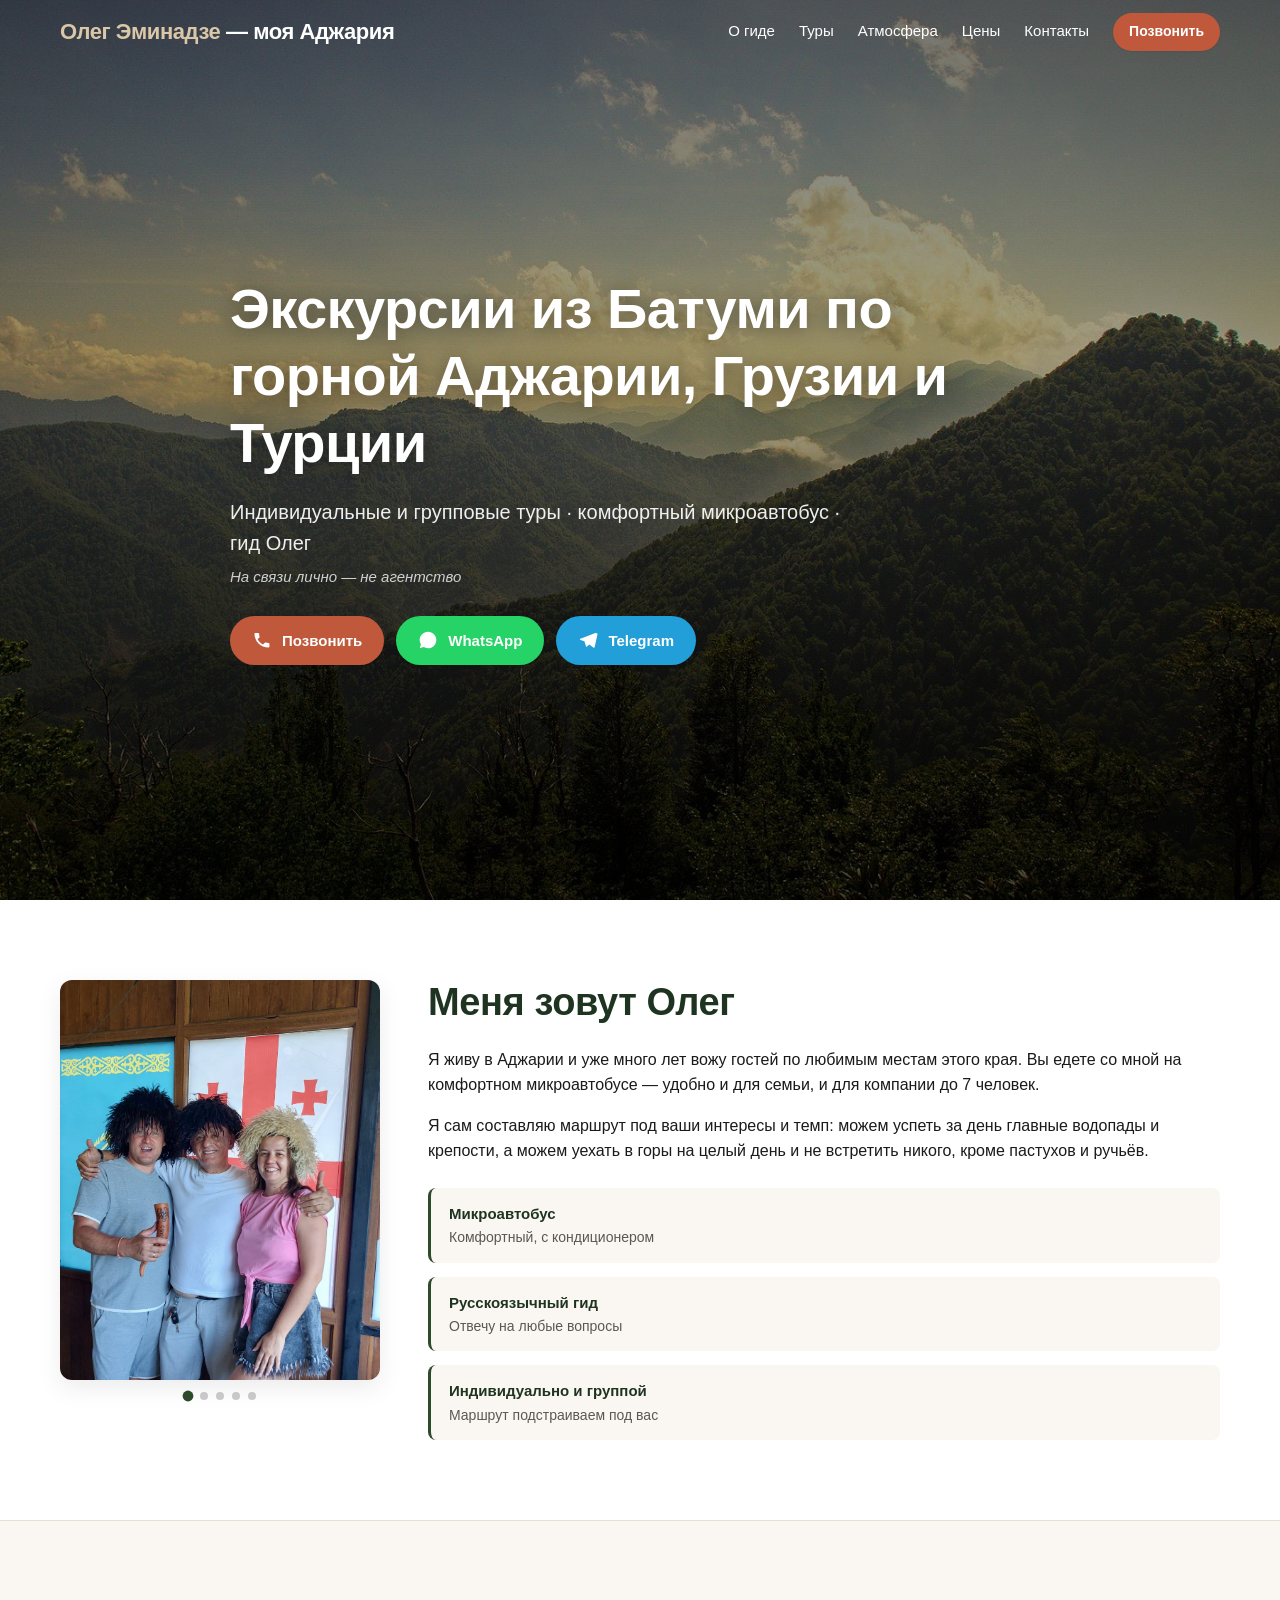
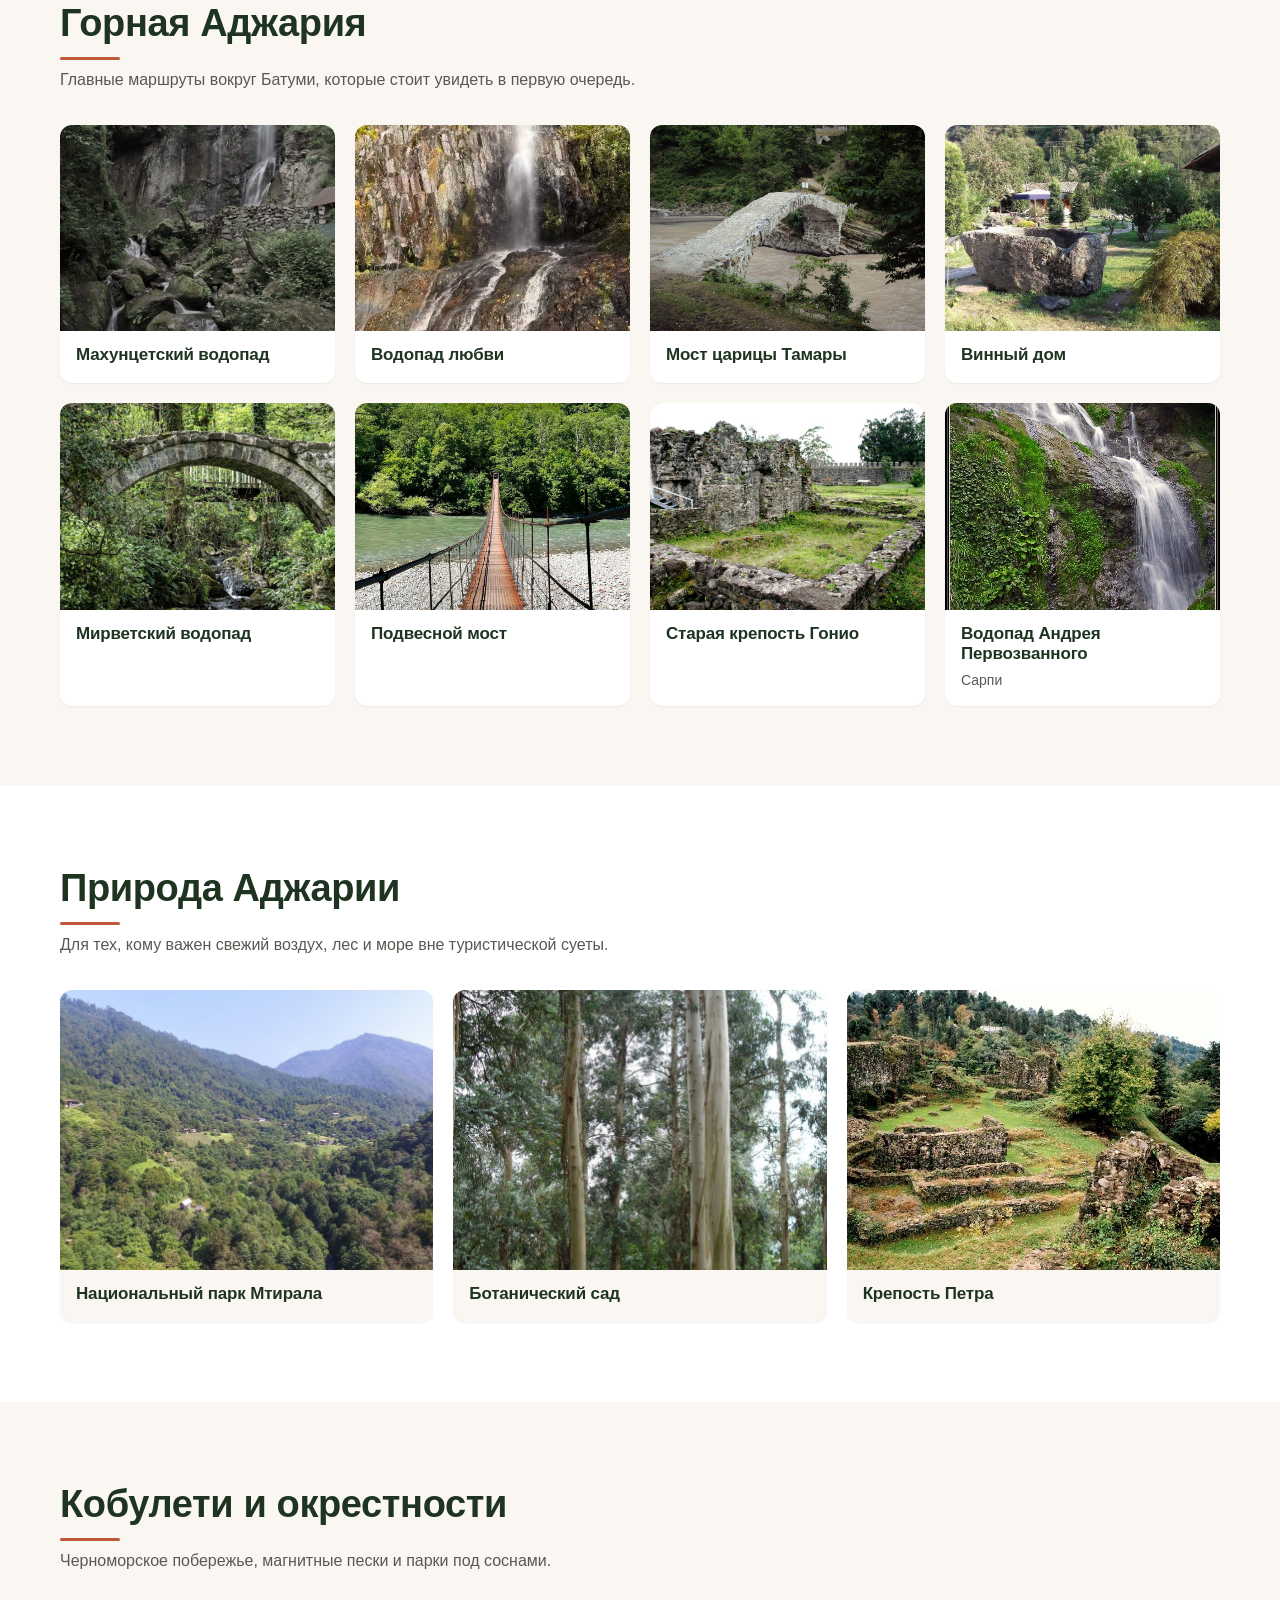
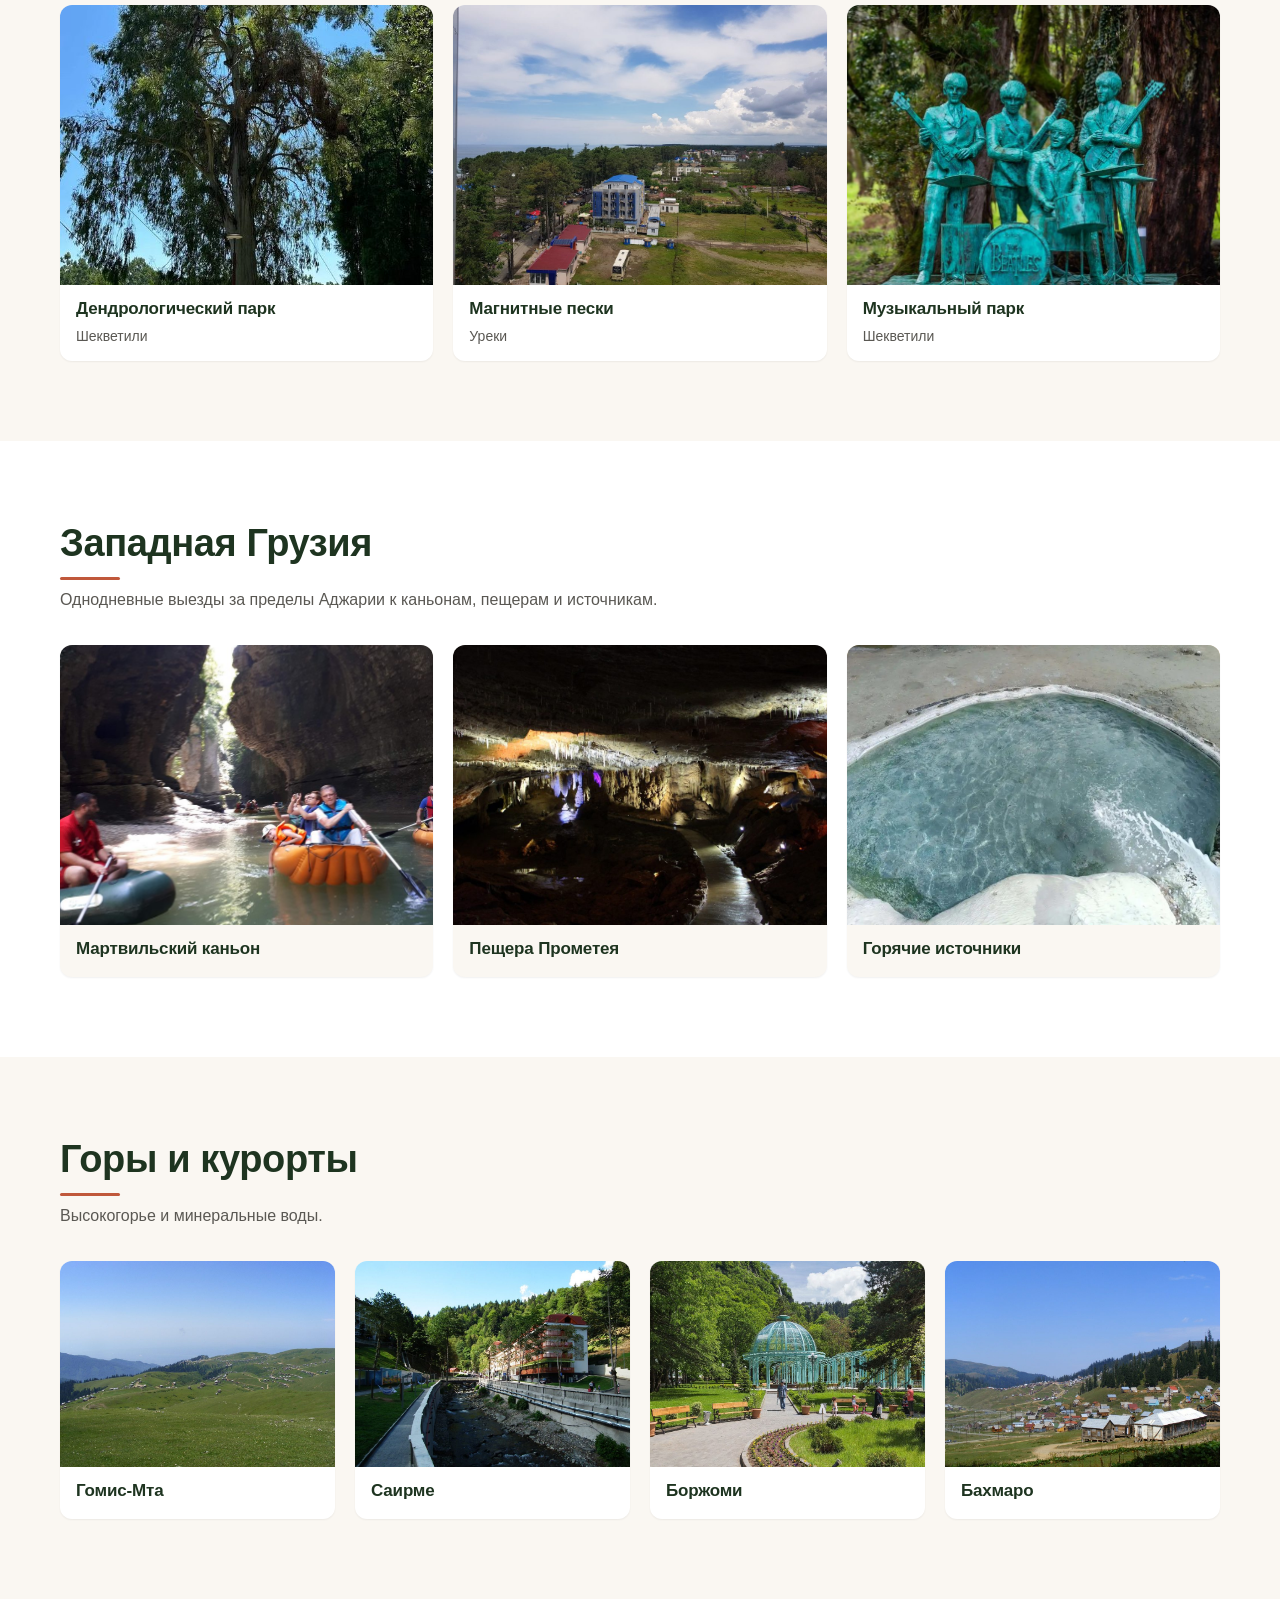
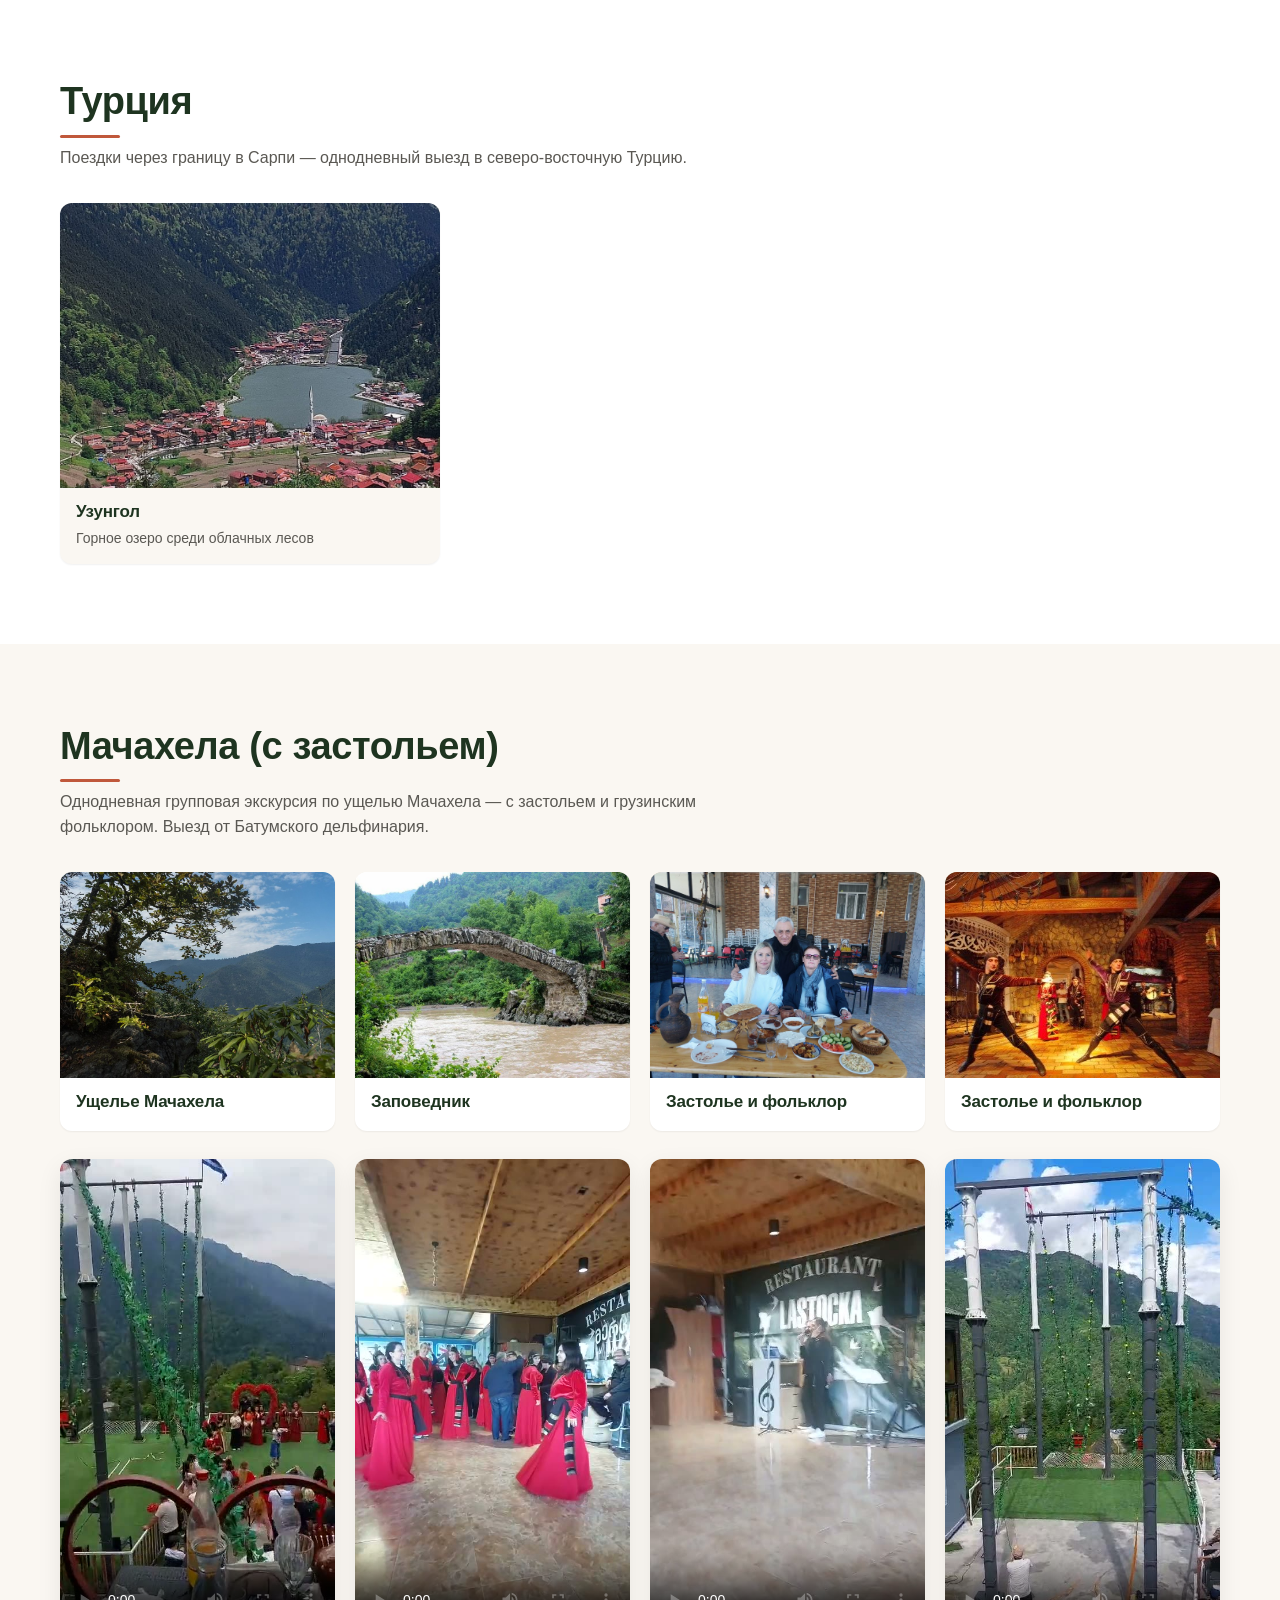
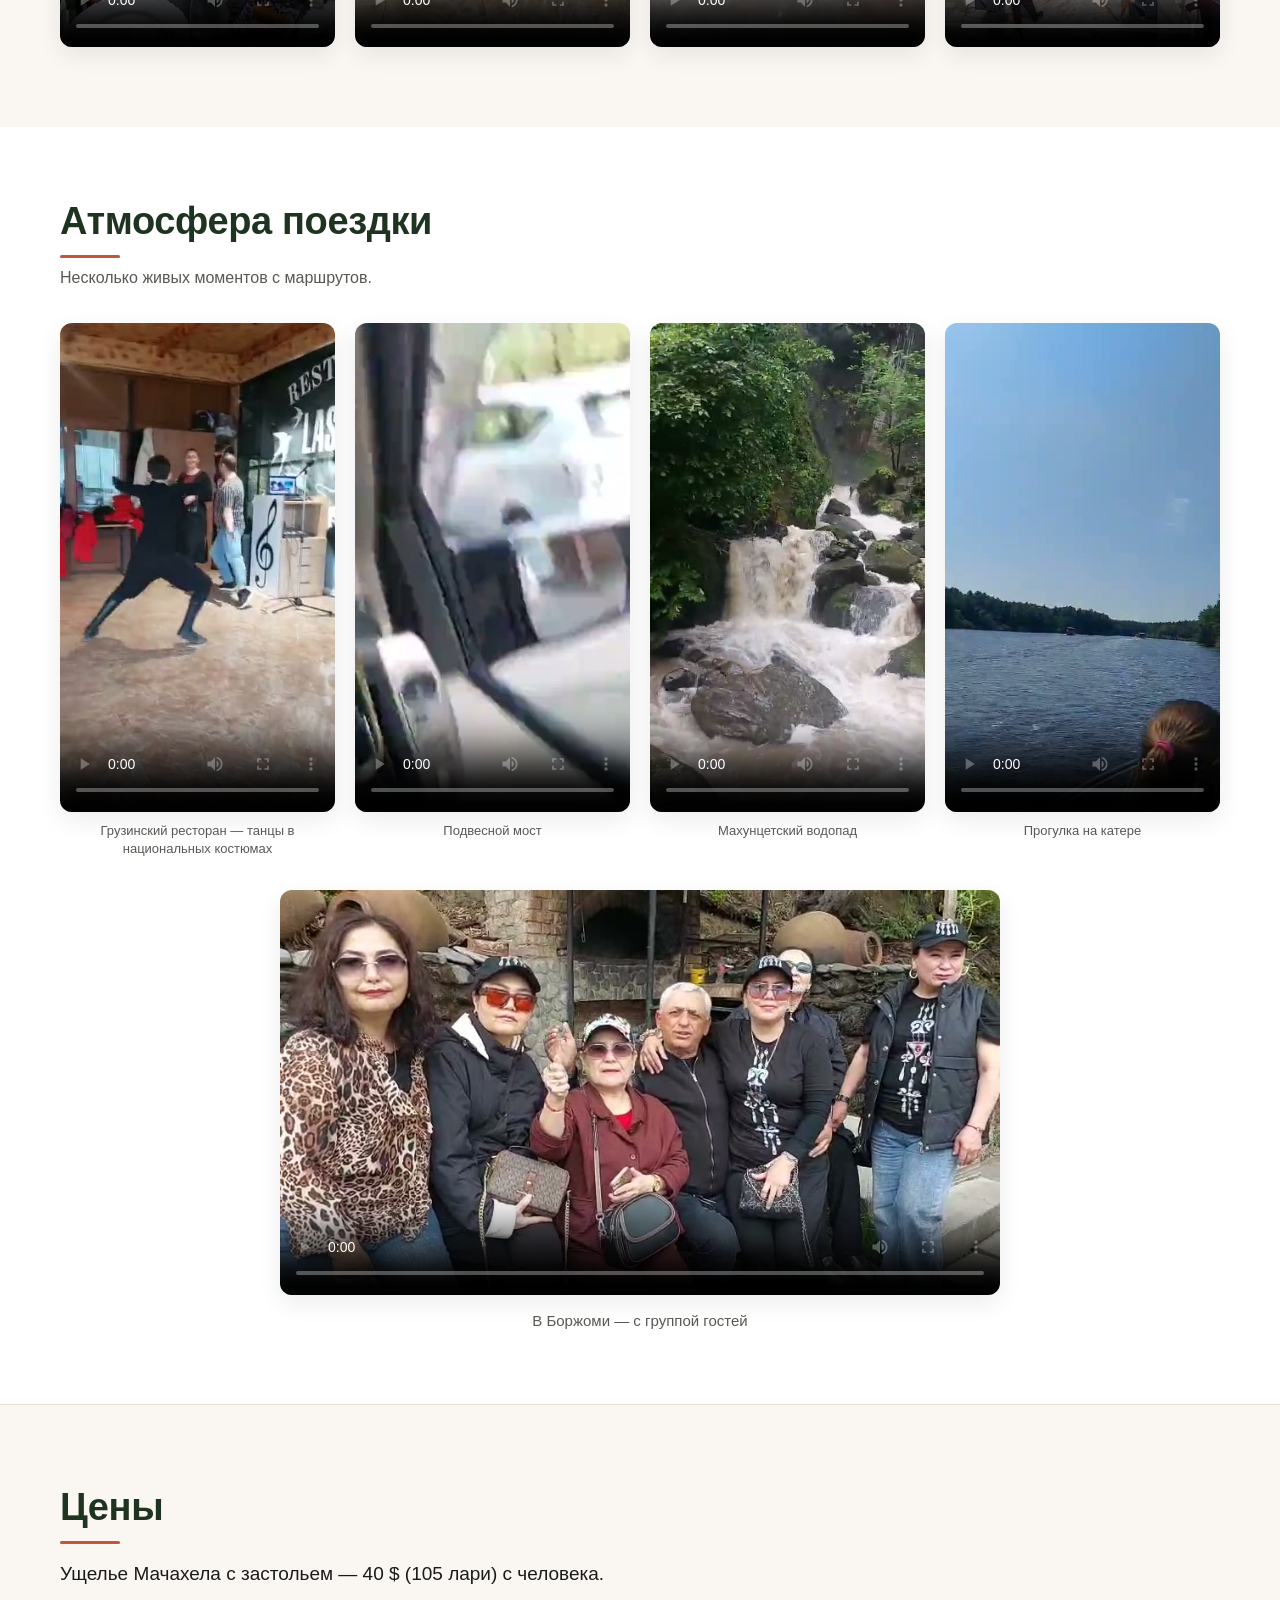
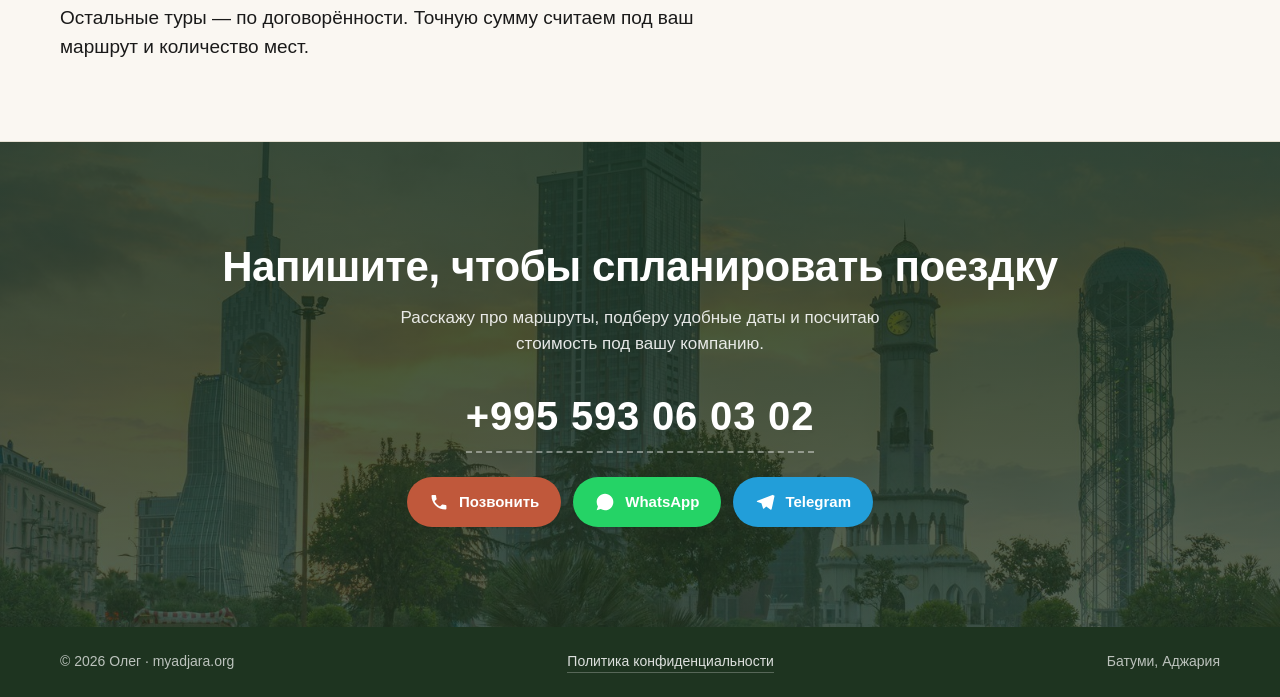
==== index.html @ 40de0f7f "Atmosphere: add "Прогулка на катере" clip (16.1 → 8.9 MB, CRF 33); row → --four" ====
<!DOCTYPE html>
<html lang="ru">
<head>
  <meta charset="UTF-8">
  <meta name="viewport" content="width=device-width, initial-scale=1">
  <title>Олег — экскурсии из Батуми по Аджарии и Грузии</title>
  <meta name="description" content="Индивидуальные и групповые экскурсии из Батуми по горной Аджарии, Грузии и Турции. Комфортный микроавтобус, русскоязычный гид Олег.">
  <meta property="og:title" content="Олег — экскурсии из Батуми по Аджарии">
  <meta property="og:description" content="Индивидуальные и групповые туры по горной Аджарии, Грузии и Турции.">
  <meta property="og:image" content="https://myadjara.org/img/hero.jpg">
  <meta property="og:url" content="https://myadjara.org/">
  <meta property="og:type" content="website">
  <link rel="stylesheet" href="styles.css?v=20">
  <!-- Yandex.Metrika counter -->
  <script type="text/javascript">
    (function(m,e,t,r,i,k,a){
      m[i]=m[i]||function(){(m[i].a=m[i].a||[]).push(arguments)};
      m[i].l=1*new Date();
      for(var j=0;j<document.scripts.length;j++){if(document.scripts[j].src===r){return;}}
      k=e.createElement(t),a=e.getElementsByTagName(t)[0],k.async=1,k.src=r,a.parentNode.insertBefore(k,a)
    })(window,document,'script','https://mc.yandex.ru/metrika/tag.js?id=109086938','ym');
    ym(109086938,'init',{webvisor:true,clickmap:true,accurateTrackBounce:true,trackLinks:true});
  </script>
  <noscript><div><img src="https://mc.yandex.ru/watch/109086938" style="position:absolute;left:-9999px" alt=""></div></noscript>
  <!-- /Yandex.Metrika counter -->
</head>
<body>

<header class="header" id="header">
  <div class="container header__inner">
    <a href="#top" class="logo">
      <span class="logo__mark">Олег Эминадзе</span><span class="logo__rest"> — моя Аджария</span>
    </a>
    <nav class="nav" id="nav">
      <a href="#about">О гиде</a>
      <a href="#tours">Туры</a>
      <a href="#atmosphere">Атмосфера</a>
      <a href="#prices">Цены</a>
      <a href="#contact">Контакты</a>
    </nav>
    <a class="btn btn--call-sm" href="tel:+995593060302" aria-label="Позвонить">Позвонить</a>
    <button class="burger" id="burger" aria-label="Меню" aria-expanded="false">
      <span></span><span></span><span></span>
    </button>
  </div>
</header>

<section class="hero" id="top">
  <div class="hero__bg" style="background-image: url('img/hero.jpg');"></div>
  <div class="hero__overlay"></div>
  <div class="container hero__content">
    <h1 class="hero__title">Экскурсии из Батуми по горной Аджарии, Грузии и Турции</h1>
    <p class="hero__subtitle">Индивидуальные и групповые туры · комфортный микроавтобус · гид Олег</p>
    <p class="hero__tagline">На связи лично — не агентство</p>
    <div class="cta-row">
      <a class="btn btn--primary" href="tel:+995593060302" aria-label="Позвонить гиду">
        <span class="btn__icon" aria-hidden="true">
          <svg viewBox="0 0 24 24" width="20" height="20" fill="currentColor"><path d="M6.6 10.8c1.4 2.8 3.8 5.2 6.6 6.6l2.2-2.2c.3-.3.7-.4 1-.2 1.1.4 2.3.6 3.5.6.5 0 1 .4 1 1v3.5c0 .5-.4 1-1 1C10.4 21 3 13.6 3 4.5c0-.5.4-1 1-1h3.5c.5 0 1 .4 1 1 0 1.2.2 2.4.6 3.5.1.4 0 .7-.2 1l-2.3 2.2Z"/></svg>
        </span>
        Позвонить
      </a>
      <a class="btn btn--wa" href="https://wa.me/995593060302?text=%D0%97%D0%B4%D1%80%D0%B0%D0%B2%D1%81%D1%82%D0%B2%D1%83%D0%B9%D1%82%D0%B5%2C%20%D0%9E%D0%BB%D0%B5%D0%B3.%20%D0%A5%D0%BE%D1%87%D1%83%20%D0%B7%D0%B0%D0%BA%D0%B0%D0%B7%D0%B0%D1%82%D1%8C%20%D1%8D%D0%BA%D1%81%D0%BA%D1%83%D1%80%D1%81%D0%B8%D1%8E." target="_blank" rel="noopener" aria-label="Написать в WhatsApp">
        <span class="btn__icon" aria-hidden="true">
          <svg viewBox="0 0 24 24" width="20" height="20" fill="currentColor"><path d="M17.5 14.4c-.3-.1-1.7-.8-1.9-.9-.3-.1-.5-.1-.7.2-.2.3-.8.9-1 1.1-.2.2-.4.2-.7.1-.3-.1-1.3-.5-2.5-1.5-.9-.8-1.5-1.9-1.7-2.1-.2-.3 0-.5.1-.6.1-.1.3-.3.4-.5.1-.2.2-.3.3-.5.1-.2 0-.4 0-.5 0-.1-.7-1.6-.9-2.2-.2-.6-.5-.5-.7-.5h-.6c-.2 0-.5.1-.8.4-.3.3-1 1-1 2.5 0 1.5 1.1 2.9 1.2 3.1.1.2 2.1 3.2 5.1 4.5 1.7.7 2.4.8 3.2.7.5-.1 1.6-.6 1.8-1.3.2-.7.2-1.2.2-1.3-.1-.1-.3-.2-.6-.3ZM12 2C6.5 2 2 6.5 2 12c0 1.9.5 3.7 1.5 5.3L2 22l4.8-1.5c1.5.9 3.3 1.4 5.2 1.4 5.5 0 10-4.5 10-10S17.5 2 12 2Z"/></svg>
        </span>
        WhatsApp
      </a>
      <a class="btn btn--tg" href="https://t.me/+995593060302" target="_blank" rel="noopener" aria-label="Написать в Telegram">
        <span class="btn__icon" aria-hidden="true">
          <svg viewBox="0 0 24 24" width="20" height="20" fill="currentColor"><path d="M21.7 3.3 2.9 10.6c-1 .4-1 1 .1 1.3l4.7 1.5 1.8 5.8c.2.6.1.9.7.9.5 0 .7-.2 1-.5l2.3-2.2 4.9 3.6c.9.5 1.5.2 1.7-.8l3.2-14.7c.3-1.3-.4-1.8-1.6-1.2Z"/></svg>
        </span>
        Telegram
      </a>
    </div>
  </div>
</section>

<section class="about" id="about">
  <div class="container about__grid">
    <div class="about__photo">
      <div class="slider" id="aboutSlider">
        <img src="img/olegi.jpeg" alt="Гид Олег" loading="lazy">
        <img src="img/oleg2.jpg" alt="Олег у водопада в Аджарии" loading="lazy">
        <img src="img/oleg4.jpg" alt="Олег с гостями у деревянных хевсурских фигур" loading="lazy">
        <img src="img/oleg3.jpg" alt="Олег с гостем в горной Аджарии" loading="lazy">
        <img src="img/oleg5.jpg" alt="Группа гостей из Казахстана в горной Аджарии" loading="lazy">
      </div>
      <div class="slider__dots" id="aboutDots" aria-hidden="true"></div>
    </div>
    <div class="about__text">
      <h2>Меня зовут Олег</h2>
      <p>Я живу в Аджарии и уже много лет вожу гостей по любимым местам этого края. Вы едете со мной на комфортном микроавтобусе — удобно и для семьи, и для компании до 7 человек.</p>
      <p>Я сам составляю маршрут под ваши интересы и темп: можем успеть за день главные водопады и крепости, а можем уехать в горы на целый день и не встретить никого, кроме пастухов и ручьёв.</p>
      <ul class="features">
        <li><strong>Микроавтобус</strong><span>Комфортный, с кондиционером</span></li>
        <li><strong>Русскоязычный гид</strong><span>Отвечу на любые вопросы</span></li>
        <li><strong>Индивидуально и группой</strong><span>Маршрут подстраиваем под вас</span></li>
      </ul>
    </div>
  </div>
</section>

<main id="tours">

  <section class="tours" id="classic">
    <div class="container">
      <h2 class="section-title">Горная Аджария</h2>
      <p class="section-lead">Главные маршруты вокруг Батуми, которые стоит увидеть в первую очередь.</p>
      <div class="grid">
        <article class="card"><img src="img/mahuntseti.jpg" alt="Махунцетский водопад" loading="lazy"><h3>Махунцетский водопад</h3></article>
        <article class="card"><img src="img/love-waterfall.jpg" alt="Водопад любви в Аджарии" loading="lazy"><h3>Водопад любви</h3></article>
        <article class="card"><img src="img/tamara-bridge.jpg" alt="Мост царицы Тамары" loading="lazy"><h3>Мост царицы Тамары</h3></article>
        <article class="card"><img src="img/wine-house.jpg" alt="Аджарский винный дом" loading="lazy"><h3>Винный дом</h3></article>
        <article class="card"><img src="img/mirveti.jpg" alt="Мирветский водопад" loading="lazy"><h3>Мирветский водопад</h3></article>
        <article class="card"><img src="img/suspension-bridge.jpg" alt="Подвесной мост в Аджарии" loading="lazy"><h3>Подвесной мост</h3></article>
        <article class="card"><img src="img/gonio.jpg" alt="Крепость Гонио" loading="lazy"><h3>Старая крепость Гонио</h3></article>
        <article class="card"><img src="img/sarpi-waterfall.jpg" alt="Водопад Андрея Первозванного в Сарпи" loading="lazy"><h3>Водопад Андрея Первозванного</h3><p class="card__sub">Сарпи</p></article>
      </div>
    </div>
  </section>

  <section class="tours tours--alt" id="nature">
    <div class="container">
      <h2 class="section-title">Природа Аджарии</h2>
      <p class="section-lead">Для тех, кому важен свежий воздух, лес и море вне туристической суеты.</p>
      <div class="grid">
        <article class="card"><img src="img/mtirala.jpg" alt="Национальный парк Мтирала" loading="lazy"><h3>Национальный парк Мтирала</h3></article>
        <article class="card"><img src="img/botanical-garden.jpg" alt="Батумский ботанический сад" loading="lazy"><h3>Ботанический сад</h3></article>
        <article class="card"><img src="img/petra-fortress.jpg" alt="Крепость Петра" loading="lazy"><h3>Крепость Петра</h3></article>
      </div>
    </div>
  </section>

  <section class="tours" id="kobuleti">
    <div class="container">
      <h2 class="section-title">Кобулети и окрестности</h2>
      <p class="section-lead">Черноморское побережье, магнитные пески и парки под соснами.</p>
      <div class="grid">
        <article class="card"><img src="img/dendro-park.jpg" alt="Дендрологический парк Шекветили" loading="lazy"><h3>Дендрологический парк</h3><p class="card__sub">Шекветили</p></article>
        <article class="card"><img src="img/ureki.jpg" alt="Магнитные пески Уреки" loading="lazy"><h3>Магнитные пески</h3><p class="card__sub">Уреки</p></article>
        <article class="card"><img src="img/music-park.jpg" alt="Музыкальный парк Шекветили" loading="lazy"><h3>Музыкальный парк</h3><p class="card__sub">Шекветили</p></article>
      </div>
    </div>
  </section>

  <section class="tours tours--alt" id="georgia">
    <div class="container">
      <h2 class="section-title">Западная Грузия</h2>
      <p class="section-lead">Однодневные выезды за пределы Аджарии к каньонам, пещерам и источникам.</p>
      <div class="grid">
        <article class="card"><img src="img/martvili.jpg" alt="Мартвильский каньон" loading="lazy"><h3>Мартвильский каньон</h3></article>
        <article class="card"><img src="img/prometheus-cave.jpg" alt="Пещера Прометея" loading="lazy"><h3>Пещера Прометея</h3></article>
        <article class="card"><img src="img/hot-springs.jpg" alt="Горячие источники" loading="lazy"><h3>Горячие источники</h3></article>
      </div>
    </div>
  </section>

  <section class="tours" id="mountains">
    <div class="container">
      <h2 class="section-title">Горы и курорты</h2>
      <p class="section-lead">Высокогорье и минеральные воды.</p>
      <div class="grid">
        <article class="card"><img src="img/gomis-mta.jpg" alt="Гомис-Мта" loading="lazy"><h3>Гомис-Мта</h3></article>
        <article class="card"><img src="img/sairme.jpg" alt="Курорт Саирме" loading="lazy"><h3>Саирме</h3></article>
        <article class="card"><img src="img/borjomi.jpg" alt="Боржоми" loading="lazy"><h3>Боржоми</h3></article>
        <article class="card"><img src="img/bakhmaro.jpg" alt="Бахмаро" loading="lazy"><h3>Бахмаро</h3></article>
      </div>
    </div>
  </section>

  <section class="tours tours--alt" id="turkey">
    <div class="container">
      <h2 class="section-title">Турция</h2>
      <p class="section-lead">Поездки через границу в Сарпи — однодневный выезд в северо-восточную Турцию.</p>
      <div class="grid" style="grid-template-columns: repeat(auto-fit, minmax(260px, 380px));">
        <article class="card"><img src="img/turk.jpg" alt="Узунгол" loading="lazy"><h3>Узунгол</h3><p class="card__sub">Горное озеро среди облачных лесов</p></article>
      </div>
    </div>
  </section>

  <section class="tours" id="machakhela">
    <div class="container">
      <h2 class="section-title">Мачахела (с застольем)</h2>
      <p class="section-lead">Однодневная групповая экскурсия по ущелью Мачахела — с застольем и грузинским фольклором. Выезд от Батумского дельфинария.</p>
      <div class="grid">
        <article class="card"><img src="img/machakhela.jpg" alt="Ущелье Мачахела" loading="lazy"><h3>Ущелье Мачахела</h3></article>
        <article class="card"><img src="img/zapovednik-machakhela.jpg" alt="Заповедник Мачахела" loading="lazy"><h3>Заповедник</h3></article>
        <article class="card"><img src="img/m3.jpg" alt="Застолье и фольклор в ущелье Мачахела" loading="lazy"><h3>Застолье и фольклор</h3></article>
        <article class="card"><img src="img/wine-house2.jpg" alt="Грузинский фольклорный танец" loading="lazy"><h3>Застолье и фольклор</h3></article>
      </div>
      <div class="atmosphere__row atmosphere__row--four">
        <figure class="atmosphere__clip">
          <video controls preload="metadata" playsinline poster="video/m3-poster.jpg">
            <source src="video/m3.mp4" type="video/mp4">
          </video>
        </figure>
        <figure class="atmosphere__clip">
          <video controls preload="metadata" playsinline poster="video/m1-poster.jpg">
            <source src="video/m1.mp4" type="video/mp4">
          </video>
        </figure>
        <figure class="atmosphere__clip">
          <video controls preload="metadata" playsinline poster="video/m2-poster.jpg">
            <source src="video/m2.mp4" type="video/mp4">
          </video>
        </figure>
        <figure class="atmosphere__clip">
          <video controls preload="metadata" playsinline poster="video/clip3-poster.jpg">
            <source src="video/clip3.mp4" type="video/mp4">
          </video>
        </figure>
      </div>
    </div>
  </section>

</main>

<section class="atmosphere" id="atmosphere">
  <div class="container">
    <h2 class="section-title">Атмосфера поездки</h2>
    <p class="section-lead">Несколько живых моментов с маршрутов.</p>
    <div class="atmosphere__row atmosphere__row--four">
      <figure class="atmosphere__clip">
        <video controls preload="metadata" playsinline poster="video/olegi-poster.jpg">
          <source src="video/olegi.mp4" type="video/mp4">
        </video>
        <figcaption>Грузинский ресторан — танцы в национальных костюмах</figcaption>
      </figure>
      <figure class="atmosphere__clip">
        <video controls preload="metadata" playsinline poster="video/clip5-poster.jpg">
          <source src="video/clip5.mp4" type="video/mp4">
        </video>
        <figcaption>Подвесной мост</figcaption>
      </figure>
      <figure class="atmosphere__clip">
        <video controls preload="metadata" playsinline poster="video/mah-poster.jpg">
          <source src="video/mah.mp4" type="video/mp4">
        </video>
        <figcaption>Махунцетский водопад</figcaption>
      </figure>
      <figure class="atmosphere__clip">
        <video controls preload="metadata" playsinline poster="video/boat-poster.jpg">
          <source src="video/boat.mp4" type="video/mp4">
        </video>
        <figcaption>Прогулка на катере</figcaption>
      </figure>
    </div>
    <figure class="atmosphere__video atmosphere__video--landscape">
      <video controls preload="metadata" playsinline poster="video/guests-poster.jpg">
        <source src="video/guests.mp4" type="video/mp4">
      </video>
      <figcaption>В Боржоми — с группой гостей</figcaption>
    </figure>
  </div>
</section>

<section class="prices" id="prices">
  <div class="container">
    <h2 class="section-title">Цены</h2>
    <p class="prices__note">Ущелье Мачахела с застольем — 40 $ (105 лари) с человека.</p>
    <p class="prices__note">Остальные туры — по договорённости. Точную сумму считаем под ваш маршрут и количество мест.</p>
  </div>
</section>

<section class="contact" id="contact">
  <div class="contact__bg" style="background-image: url('img/batumi.jpg');"></div>
  <div class="contact__overlay"></div>
  <div class="container contact__content">
    <h2>Напишите, чтобы спланировать поездку</h2>
    <p>Расскажу про маршруты, подберу удобные даты и посчитаю стоимость под вашу компанию.</p>
    <a class="phone" href="tel:+995593060302">+995 593 06 03 02</a>
    <div class="cta-row">
      <a class="btn btn--primary" href="tel:+995593060302" aria-label="Позвонить">
        <span class="btn__icon" aria-hidden="true"><svg viewBox="0 0 24 24" width="20" height="20" fill="currentColor"><path d="M6.6 10.8c1.4 2.8 3.8 5.2 6.6 6.6l2.2-2.2c.3-.3.7-.4 1-.2 1.1.4 2.3.6 3.5.6.5 0 1 .4 1 1v3.5c0 .5-.4 1-1 1C10.4 21 3 13.6 3 4.5c0-.5.4-1 1-1h3.5c.5 0 1 .4 1 1 0 1.2.2 2.4.6 3.5.1.4 0 .7-.2 1l-2.3 2.2Z"/></svg></span>
        Позвонить
      </a>
      <a class="btn btn--wa" href="https://wa.me/995593060302?text=%D0%97%D0%B4%D1%80%D0%B0%D0%B2%D1%81%D1%82%D0%B2%D1%83%D0%B9%D1%82%D0%B5%2C%20%D0%9E%D0%BB%D0%B5%D0%B3.%20%D0%A5%D0%BE%D1%87%D1%83%20%D0%B7%D0%B0%D0%BA%D0%B0%D0%B7%D0%B0%D1%82%D1%8C%20%D1%8D%D0%BA%D1%81%D0%BA%D1%83%D1%80%D1%81%D0%B8%D1%8E." target="_blank" rel="noopener" aria-label="WhatsApp">
        <span class="btn__icon" aria-hidden="true"><svg viewBox="0 0 24 24" width="20" height="20" fill="currentColor"><path d="M17.5 14.4c-.3-.1-1.7-.8-1.9-.9-.3-.1-.5-.1-.7.2-.2.3-.8.9-1 1.1-.2.2-.4.2-.7.1-.3-.1-1.3-.5-2.5-1.5-.9-.8-1.5-1.9-1.7-2.1-.2-.3 0-.5.1-.6.1-.1.3-.3.4-.5.1-.2.2-.3.3-.5.1-.2 0-.4 0-.5 0-.1-.7-1.6-.9-2.2-.2-.6-.5-.5-.7-.5h-.6c-.2 0-.5.1-.8.4-.3.3-1 1-1 2.5 0 1.5 1.1 2.9 1.2 3.1.1.2 2.1 3.2 5.1 4.5 1.7.7 2.4.8 3.2.7.5-.1 1.6-.6 1.8-1.3.2-.7.2-1.2.2-1.3-.1-.1-.3-.2-.6-.3ZM12 2C6.5 2 2 6.5 2 12c0 1.9.5 3.7 1.5 5.3L2 22l4.8-1.5c1.5.9 3.3 1.4 5.2 1.4 5.5 0 10-4.5 10-10S17.5 2 12 2Z"/></svg></span>
        WhatsApp
      </a>
      <a class="btn btn--tg" href="https://t.me/+995593060302" target="_blank" rel="noopener" aria-label="Telegram">
        <span class="btn__icon" aria-hidden="true"><svg viewBox="0 0 24 24" width="20" height="20" fill="currentColor"><path d="M21.7 3.3 2.9 10.6c-1 .4-1 1 .1 1.3l4.7 1.5 1.8 5.8c.2.6.1.9.7.9.5 0 .7-.2 1-.5l2.3-2.2 4.9 3.6c.9.5 1.5.2 1.7-.8l3.2-14.7c.3-1.3-.4-1.8-1.6-1.2Z"/></svg></span>
        Telegram
      </a>
    </div>
  </div>
</section>

<footer class="footer">
  <div class="container footer__inner">
    <span>© 2026 Олег · myadjara.org</span>
    <a href="privacy.html">Политика конфиденциальности</a>
    <span>Батуми, Аджария</span>
  </div>
</footer>

<!-- Cookie banner — temporarily disabled, keep markup for later
<div class="cookie" id="cookie" hidden>
  <div class="container cookie__inner">
    <p class="cookie__text">
      Мы используем Яндекс Метрику для анализа посещаемости сайта. Метрика может использовать cookie и собирать технические данные о посещении. Продолжая пользоваться сайтом, вы соглашаетесь с обработкой данных в соответствии с <a href="privacy.html">Политикой конфиденциальности</a>.
    </p>
    <button class="btn btn--primary cookie__btn" id="cookieOk" type="button">Понятно</button>
  </div>
</div>
-->

<script>
  const header = document.getElementById('header');
  const burger = document.getElementById('burger');
  const nav = document.getElementById('nav');
  window.addEventListener('scroll', () => {
    header.classList.toggle('is-scrolled', window.scrollY > 40);
  });
  burger.addEventListener('click', () => {
    const open = nav.classList.toggle('is-open');
    burger.setAttribute('aria-expanded', open ? 'true' : 'false');
  });
  nav.addEventListener('click', (e) => {
    if (e.target.tagName === 'A') {
      nav.classList.remove('is-open');
      burger.setAttribute('aria-expanded', 'false');
    }
  });

  document.addEventListener('click', (e) => {
    const a = e.target.closest('a[href]');
    if (!a || typeof ym !== 'function') return;
    const href = a.getAttribute('href');
    if (href.startsWith('tel:')) ym(109086938, 'reachGoal', 'call');
    else if (href.includes('wa.me')) ym(109086938, 'reachGoal', 'whatsapp');
    else if (href.includes('t.me')) ym(109086938, 'reachGoal', 'telegram');
  });

  (function initSlider(slider, dotsBox) {
    if (!slider || !dotsBox) return;
    const slides = slider.querySelectorAll('img');
    if (slides.length < 2) return;
    const dots = Array.from(slides).map((_, i) => {
      const b = document.createElement('button');
      b.type = 'button';
      b.setAttribute('aria-label', 'Слайд ' + (i + 1));
      if (i === 0) b.classList.add('is-active');
      b.addEventListener('click', () => {
        slider.scrollTo({ left: i * slider.clientWidth, behavior: 'smooth' });
      });
      dotsBox.appendChild(b);
      return b;
    });
    let raf;
    slider.addEventListener('scroll', () => {
      cancelAnimationFrame(raf);
      raf = requestAnimationFrame(() => {
        const i = Math.round(slider.scrollLeft / slider.clientWidth);
        dots.forEach((d, idx) => d.classList.toggle('is-active', idx === i));
      });
    }, { passive: true });
  })(document.getElementById('aboutSlider'), document.getElementById('aboutDots'));

  /* Cookie banner — temporarily disabled, keep for later
  const cookie = document.getElementById('cookie');
  const cookieOk = document.getElementById('cookieOk');
  if (cookie && !localStorage.getItem('cookieAck')) {
    cookie.hidden = false;
    requestAnimationFrame(() => cookie.classList.add('is-visible'));
  }
  cookieOk?.addEventListener('click', () => {
    localStorage.setItem('cookieAck', '1');
    cookie.classList.remove('is-visible');
    setTimeout(() => { cookie.hidden = true; }, 250);
  });
  */
</script>

</body>
</html>
---- styles.css ----
:root {
  --bg: #faf7f2;
  --surface: #ffffff;
  --ink: #1a1a1a;
  --ink-muted: #5a5853;
  --line: #e6e0d2;
  --accent: #2d4a2b;
  --accent-deep: #1e3420;
  --sand: #d9c7a7;
  --cta: #c0583b;
  --cta-deep: #a04529;
  --wa: #25d366;
  --wa-deep: #1bb055;
  --tg: #229ed9;
  --tg-deep: #1a82b3;
  --shadow-sm: 0 1px 2px rgba(0,0,0,.06);
  --shadow-md: 0 8px 24px rgba(0,0,0,.08);
  --shadow-lg: 0 20px 50px rgba(0,0,0,.25);
  --radius: 12px;
  --radius-sm: 8px;
  --container: 1200px;
  --header-h: 64px;
}

* { box-sizing: border-box; }
html { scroll-behavior: smooth; }
body {
  margin: 0;
  font-family: -apple-system, BlinkMacSystemFont, "Segoe UI", Roboto, "Helvetica Neue", Arial, sans-serif;
  color: var(--ink);
  background: var(--bg);
  line-height: 1.55;
  -webkit-font-smoothing: antialiased;
}
img { display: block; max-width: 100%; height: auto; }
h1, h2, h3 { margin: 0 0 .6em; line-height: 1.2; font-weight: 700; letter-spacing: -.01em; }
a { color: inherit; text-decoration: none; }
p { margin: 0 0 1em; }
.container { max-width: var(--container); margin: 0 auto; padding: 0 20px; }

/* ---------- Header ---------- */
.header {
  position: fixed; inset: 0 0 auto 0;
  height: var(--header-h);
  z-index: 50;
  transition: background-color .25s ease, box-shadow .25s ease, color .25s ease;
  color: #fff;
}
.header__inner {
  display: flex; align-items: center; gap: 24px;
  height: 100%;
}
.header.is-scrolled {
  background: rgba(255,255,255,.96);
  backdrop-filter: saturate(140%) blur(8px);
  color: var(--ink);
  box-shadow: var(--shadow-sm);
}
.logo {
  font-weight: 800; font-size: 22px; letter-spacing: -.02em;
  margin-right: auto;
}
.logo__mark { color: var(--sand); }
.header.is-scrolled .logo__mark { color: var(--accent); }
.nav { display: flex; gap: 24px; }
.nav a {
  font-weight: 500; font-size: 15px; padding: 6px 0;
  border-bottom: 2px solid transparent;
  transition: border-color .15s ease, opacity .15s ease;
}
.nav a:hover { opacity: .8; border-bottom-color: currentColor; }
.header .btn--call-sm {
  padding: 8px 16px; border-radius: 999px;
  background: var(--cta); color: #fff;
  font-size: 14px; font-weight: 600;
  box-shadow: var(--shadow-sm);
  transition: background-color .15s ease, transform .1s ease;
}
.header .btn--call-sm:hover { background: var(--cta-deep); }
.burger {
  display: none;
  width: 40px; height: 40px; border: 0; background: transparent; padding: 8px;
  cursor: pointer;
}
.burger span {
  display: block; height: 2px; background: currentColor; border-radius: 2px;
  margin: 4px 0; transition: transform .2s ease, opacity .2s ease;
}

/* ---------- Hero ---------- */
.hero {
  position: relative;
  min-height: 100vh;
  display: flex; align-items: center;
  color: #fff;
  overflow: hidden;
}
.hero__bg {
  position: absolute; inset: 0;
  background-size: cover; background-position: center;
  z-index: 0;
  transform: scale(1.05);
}
.hero__overlay {
  position: absolute; inset: 0;
  background: linear-gradient(180deg, rgba(0,0,0,.55) 0%, rgba(0,0,0,.35) 40%, rgba(0,0,0,.7) 100%);
  z-index: 1;
}
.hero__content {
  position: relative; z-index: 2;
  padding: 120px 20px 80px;
  max-width: 860px;
}
.hero__title {
  font-size: clamp(30px, 5vw, 56px);
  margin-bottom: 20px;
  text-shadow: 0 2px 20px rgba(0,0,0,.4);
}
.hero__subtitle {
  font-size: clamp(16px, 2vw, 20px);
  color: rgba(255,255,255,.92);
  margin-bottom: 6px;
  max-width: 640px;
}
.hero__tagline {
  display: block;
  font-size: clamp(13px, 1.4vw, 15px);
  font-style: italic;
  font-weight: 400;
  color: rgba(255,255,255,.78);
  margin: 0 0 28px;
  max-width: 640px;
}

/* ---------- CTA row & buttons ---------- */
.cta-row {
  display: flex; flex-wrap: wrap; gap: 12px;
}
.btn {
  display: inline-flex; align-items: center; gap: 10px;
  padding: 13px 22px;
  font-size: 15px; font-weight: 600;
  border-radius: 999px;
  background: var(--surface); color: var(--ink);
  border: 0; cursor: pointer;
  transition: transform .1s ease, box-shadow .2s ease, background-color .15s ease;
  box-shadow: var(--shadow-sm);
  white-space: nowrap;
}
.btn:hover { transform: translateY(-1px); box-shadow: var(--shadow-md); }
.btn:active { transform: translateY(0); }
.btn__icon { display: inline-flex; }
.btn--primary { background: var(--cta); color: #fff; }
.btn--primary:hover { background: var(--cta-deep); }
.btn--wa { background: var(--wa); color: #fff; }
.btn--wa:hover { background: var(--wa-deep); }
.btn--tg { background: var(--tg); color: #fff; }
.btn--tg:hover { background: var(--tg-deep); }

/* ---------- About ---------- */
.about {
  padding: 80px 0;
  background: var(--surface);
  border-bottom: 1px solid var(--line);
}
.about__grid {
  display: grid;
  grid-template-columns: 320px 1fr;
  gap: 48px;
  align-items: start;
}
.slider {
  display: flex;
  overflow-x: auto;
  scroll-snap-type: x mandatory;
  scroll-behavior: smooth;
  scrollbar-width: none;
  -ms-overflow-style: none;
  border-radius: var(--radius);
  box-shadow: var(--shadow-md);
  background: var(--bg);
}
.slider::-webkit-scrollbar { display: none; }
.slider img {
  flex: 0 0 100%;
  width: 100%;
  aspect-ratio: 4 / 5;
  object-fit: cover;
  object-position: center 35%;
  scroll-snap-align: start;
  scroll-snap-stop: always;
}
.slider__dots {
  display: flex;
  justify-content: center;
  gap: 8px;
  margin-top: 12px;
}
.slider__dots button {
  width: 8px; height: 8px;
  border-radius: 50%;
  border: 0;
  padding: 0;
  background: rgba(0,0,0,.2);
  cursor: pointer;
  transition: background-color .2s ease, transform .2s ease;
}
.slider__dots button.is-active {
  background: var(--accent);
  transform: scale(1.35);
}
.about__text h2 { font-size: clamp(26px, 3vw, 38px); color: var(--accent-deep); }
.features {
  list-style: none; padding: 0; margin: 24px 0 0;
  display: grid; gap: 14px;
  grid-template-columns: 1fr;
}
.features li {
  display: flex; flex-direction: column; gap: 2px;
  padding: 14px 18px;
  background: var(--bg);
  border-left: 3px solid var(--accent);
  border-radius: var(--radius-sm);
}
.features strong { color: var(--accent-deep); font-size: 15px; }
.features span { color: var(--ink-muted); font-size: 14px; }

/* ---------- Atmosphere ---------- */
.atmosphere {
  padding: 72px 0;
  background: var(--surface);
  border-bottom: 1px solid var(--line);
}
.atmosphere__video {
  margin: 32px auto 0;
}
.atmosphere__video--portrait { max-width: 320px; }
.atmosphere__video--landscape { max-width: 720px; }
.atmosphere__video video {
  display: block;
  width: 100%;
  object-fit: cover;
  border-radius: var(--radius);
  background: #000;
  box-shadow: var(--shadow-md);
}
.atmosphere__video--portrait video { aspect-ratio: 9 / 16; }
.atmosphere__video--landscape video { aspect-ratio: 16 / 9; }
.atmosphere__video figcaption {
  margin: 14px auto 0;
  color: var(--ink-muted);
  font-size: 15px;
  text-align: center;
  max-width: 560px;
}

.atmosphere__row {
  display: grid;
  grid-template-columns: repeat(2, 1fr);
  gap: 20px;
  margin: 28px 0 0;
}
.atmosphere__row--three { grid-template-columns: repeat(3, 1fr); }
.atmosphere__row--four { grid-template-columns: repeat(4, 1fr); }
.atmosphere__clip { margin: 0; }
.atmosphere__clip video {
  display: block;
  width: 100%;
  aspect-ratio: 9 / 16;
  object-fit: cover;
  border-radius: var(--radius);
  background: #000;
  box-shadow: var(--shadow-md);
}
.atmosphere__clip figcaption {
  margin-top: 10px;
  color: var(--ink-muted);
  font-size: 13px;
  line-height: 1.4;
  text-align: center;
}
@media (max-width: 900px) {
  .atmosphere__row { grid-template-columns: repeat(2, 1fr); gap: 18px; }
}
@media (max-width: 540px) {
  .atmosphere__row { grid-template-columns: 1fr; gap: 24px; }
  .atmosphere__clip { max-width: 320px; margin: 0 auto; }
}

/* ---------- Tour sections ---------- */
.tours {
  padding: 80px 0;
  background: var(--bg);
}
.tours--alt { background: var(--surface); }
.section-title {
  font-size: clamp(26px, 3vw, 38px);
  color: var(--accent-deep);
  margin-bottom: 8px;
}
.section-title::after {
  content: ""; display: block;
  width: 60px; height: 3px; margin-top: 10px;
  background: var(--cta); border-radius: 2px;
}
.section-lead {
  color: var(--ink-muted);
  font-size: 16px;
  max-width: 680px;
  margin-bottom: 32px;
}

.grid {
  display: grid;
  grid-template-columns: repeat(auto-fit, minmax(260px, 1fr));
  gap: 20px;
}
.card {
  position: relative;
  background: var(--surface);
  border-radius: var(--radius);
  overflow: hidden;
  box-shadow: var(--shadow-sm);
  transition: transform .2s ease, box-shadow .2s ease;
  display: flex; flex-direction: column;
}
.tours--alt .card { background: var(--bg); }
.card:hover {
  transform: translateY(-3px);
  box-shadow: var(--shadow-md);
}
.card img {
  width: 100%; aspect-ratio: 4 / 3; object-fit: cover;
  background: var(--sand);
}
.card h3 {
  padding: 14px 16px 4px;
  font-size: 17px;
  color: var(--accent-deep);
  margin-bottom: 2px;
}
.card__sub {
  padding: 0 16px 14px;
  color: var(--ink-muted);
  font-size: 14px;
  margin: 0;
}
.card h3:last-child { padding-bottom: 16px; }

/* Placeholder cards (no photo) */
.card--placeholder {
  min-height: 240px;
  background: linear-gradient(135deg, var(--accent) 0%, var(--accent-deep) 100%);
  color: #fff;
  padding: 20px;
  justify-content: flex-end;
  position: relative;
  overflow: hidden;
}
.tours--alt .card--placeholder {
  background: linear-gradient(135deg, var(--cta) 0%, var(--cta-deep) 100%);
}
.card--placeholder::before {
  content: attr(data-letter);
  position: absolute;
  top: 10px; right: 18px;
  font-size: 120px;
  font-weight: 800;
  line-height: 1;
  color: rgba(255,255,255,.18);
  pointer-events: none;
}
.card--placeholder h3 { color: #fff; padding: 0; }
.card--placeholder .card__sub { color: rgba(255,255,255,.85); padding: 4px 0 0; }

/* ---------- Prices ---------- */
.prices {
  padding: 80px 0;
  background: var(--bg);
  border-bottom: 1px solid var(--line);
}
.prices__note {
  font-size: clamp(17px, 2vw, 19px);
  color: var(--ink);
  max-width: 640px;
  margin: 16px 0 0;
  line-height: 1.5;
}

@media (max-width: 720px) {
  .prices { padding: 64px 0; }
}

/* ---------- Contact ---------- */
.contact {
  position: relative;
  padding: 100px 0;
  color: #fff;
  overflow: hidden;
  text-align: center;
}
.contact__bg {
  position: absolute; inset: 0;
  background-size: cover; background-position: center;
  z-index: 0;
}
.contact__overlay {
  position: absolute; inset: 0;
  background: linear-gradient(180deg, rgba(30,52,32,.85) 0%, rgba(30,52,32,.75) 100%);
  z-index: 1;
}
.contact__content {
  position: relative; z-index: 2;
}
.contact h2 {
  font-size: clamp(26px, 3.5vw, 42px);
  margin-bottom: 12px;
}
.contact p {
  color: rgba(255,255,255,.88);
  max-width: 560px;
  margin: 0 auto 28px;
  font-size: 17px;
}
.phone {
  display: inline-block;
  font-size: clamp(28px, 4vw, 40px);
  font-weight: 700;
  margin-bottom: 24px;
  color: #fff;
  letter-spacing: .02em;
  border-bottom: 2px dashed rgba(255,255,255,.4);
  padding-bottom: 4px;
  transition: border-color .15s ease;
}
.phone:hover { border-bottom-color: #fff; }
.contact .cta-row { justify-content: center; }
.contact .btn--primary { background: var(--cta); color: #fff; }
.contact .btn--primary:hover { background: var(--cta-deep); }
.contact .btn--wa { background: var(--wa); color: #fff; }
.contact .btn--tg { background: var(--tg); color: #fff; }

/* ---------- Footer ---------- */
.footer {
  padding: 24px 0;
  background: var(--accent-deep);
  color: rgba(255,255,255,.7);
  font-size: 14px;
}
.footer__inner {
  display: flex; justify-content: space-between; flex-wrap: wrap; gap: 8px;
}
.footer a {
  color: rgba(255,255,255,.85);
  border-bottom: 1px solid rgba(255,255,255,.25);
  transition: color .15s ease, border-color .15s ease;
}
.footer a:hover { color: #fff; border-bottom-color: #fff; }

/* ---------- Legal page ---------- */
.legal {
  padding-top: calc(var(--header-h) + 40px);
  padding-bottom: 60px;
  background: var(--surface);
  min-height: calc(100vh - var(--header-h));
}
.legal__inner {
  max-width: 760px;
}
.legal h1 {
  font-size: clamp(28px, 3.5vw, 38px);
  color: var(--accent-deep);
  margin-bottom: 8px;
}
.legal__meta {
  color: var(--ink-muted);
  font-size: 14px;
  margin-bottom: 32px;
}
.legal h2 {
  font-size: 20px;
  color: var(--accent-deep);
  margin-top: 32px;
  margin-bottom: 10px;
}
.legal p, .legal li { color: var(--ink); font-size: 16px; line-height: 1.65; }
.legal ul { padding-left: 22px; margin: 0 0 1em; }
.legal li { margin-bottom: 6px; }
.legal a {
  color: var(--accent);
  border-bottom: 1px solid rgba(45,74,43,.3);
  transition: border-color .15s ease;
}
.legal a:hover { border-bottom-color: var(--accent); }
.legal code {
  background: var(--bg);
  padding: 1px 6px;
  border-radius: 4px;
  font-size: 14px;
  font-family: ui-monospace, "SF Mono", Menlo, Consolas, monospace;
}
.legal__back {
  margin-top: 40px;
  padding-top: 20px;
  border-top: 1px solid var(--line);
}

/* ---------- Cookie banner ---------- */
.cookie {
  position: fixed; left: 0; right: 0; bottom: 0;
  z-index: 60;
  background: rgba(30, 52, 32, .97);
  color: #fff;
  box-shadow: 0 -4px 20px rgba(0,0,0,.2);
  transform: translateY(100%);
  opacity: 0;
  transition: transform .25s ease, opacity .25s ease;
}
.cookie.is-visible { transform: translateY(0); opacity: 1; }
.cookie__inner {
  display: flex; align-items: center; gap: 20px;
  padding: 16px 20px;
}
.cookie__text {
  margin: 0;
  font-size: 14px;
  line-height: 1.5;
  color: rgba(255,255,255,.92);
  flex: 1;
}
.cookie__text a {
  color: #fff;
  border-bottom: 1px solid rgba(255,255,255,.5);
}
.cookie__text a:hover { border-bottom-color: #fff; }
.cookie__btn {
  flex-shrink: 0;
  padding: 10px 22px;
  font-size: 14px;
}
@media (max-width: 720px) {
  .cookie__inner { flex-direction: column; align-items: stretch; gap: 12px; padding: 14px 16px; }
  .cookie__text { font-size: 13px; }
  .cookie__btn { width: 100%; justify-content: center; }
}

/* ---------- Responsive ---------- */
@media (max-width: 900px) {
  .about__grid {
    grid-template-columns: 1fr;
    gap: 28px;
  }
  .about__photo { max-width: 320px; }
  .tours, .about { padding: 64px 0; }
  .atmosphere { padding: 56px 0; }
}

@media (max-width: 720px) {
  .header__inner { gap: 12px; }
  .logo { font-size: 17px; }
  .btn--call-sm { display: none; }
  .nav {
    position: absolute; top: var(--header-h); left: 0; right: 0;
    background: rgba(255,255,255,.98);
    flex-direction: column;
    padding: 20px;
    gap: 16px;
    box-shadow: var(--shadow-md);
    transform: translateY(-10px);
    opacity: 0; pointer-events: none;
    transition: opacity .2s ease, transform .2s ease;
    color: var(--ink);
  }
  .nav.is-open { opacity: 1; pointer-events: auto; transform: translateY(0); }
  .nav a { color: var(--ink); font-size: 17px; }
  .burger { display: block; }
  .hero { min-height: 78vh; }
  .hero__content { padding: 100px 20px 60px; }
  .cta-row { flex-direction: column; align-items: stretch; }
  .btn { justify-content: center; width: 100%; }
  .grid { grid-template-columns: 1fr 1fr; gap: 14px; }
  .card h3 { font-size: 15px; padding: 12px 12px 4px; }
  .card__sub { padding: 0 12px 12px; font-size: 13px; }
  .card--placeholder { min-height: 180px; padding: 14px; }
  .card--placeholder::before { font-size: 80px; top: 6px; right: 12px; }
  .footer__inner { justify-content: center; text-align: center; }
}

@media (max-width: 420px) {
  .grid { grid-template-columns: 1fr; }
}
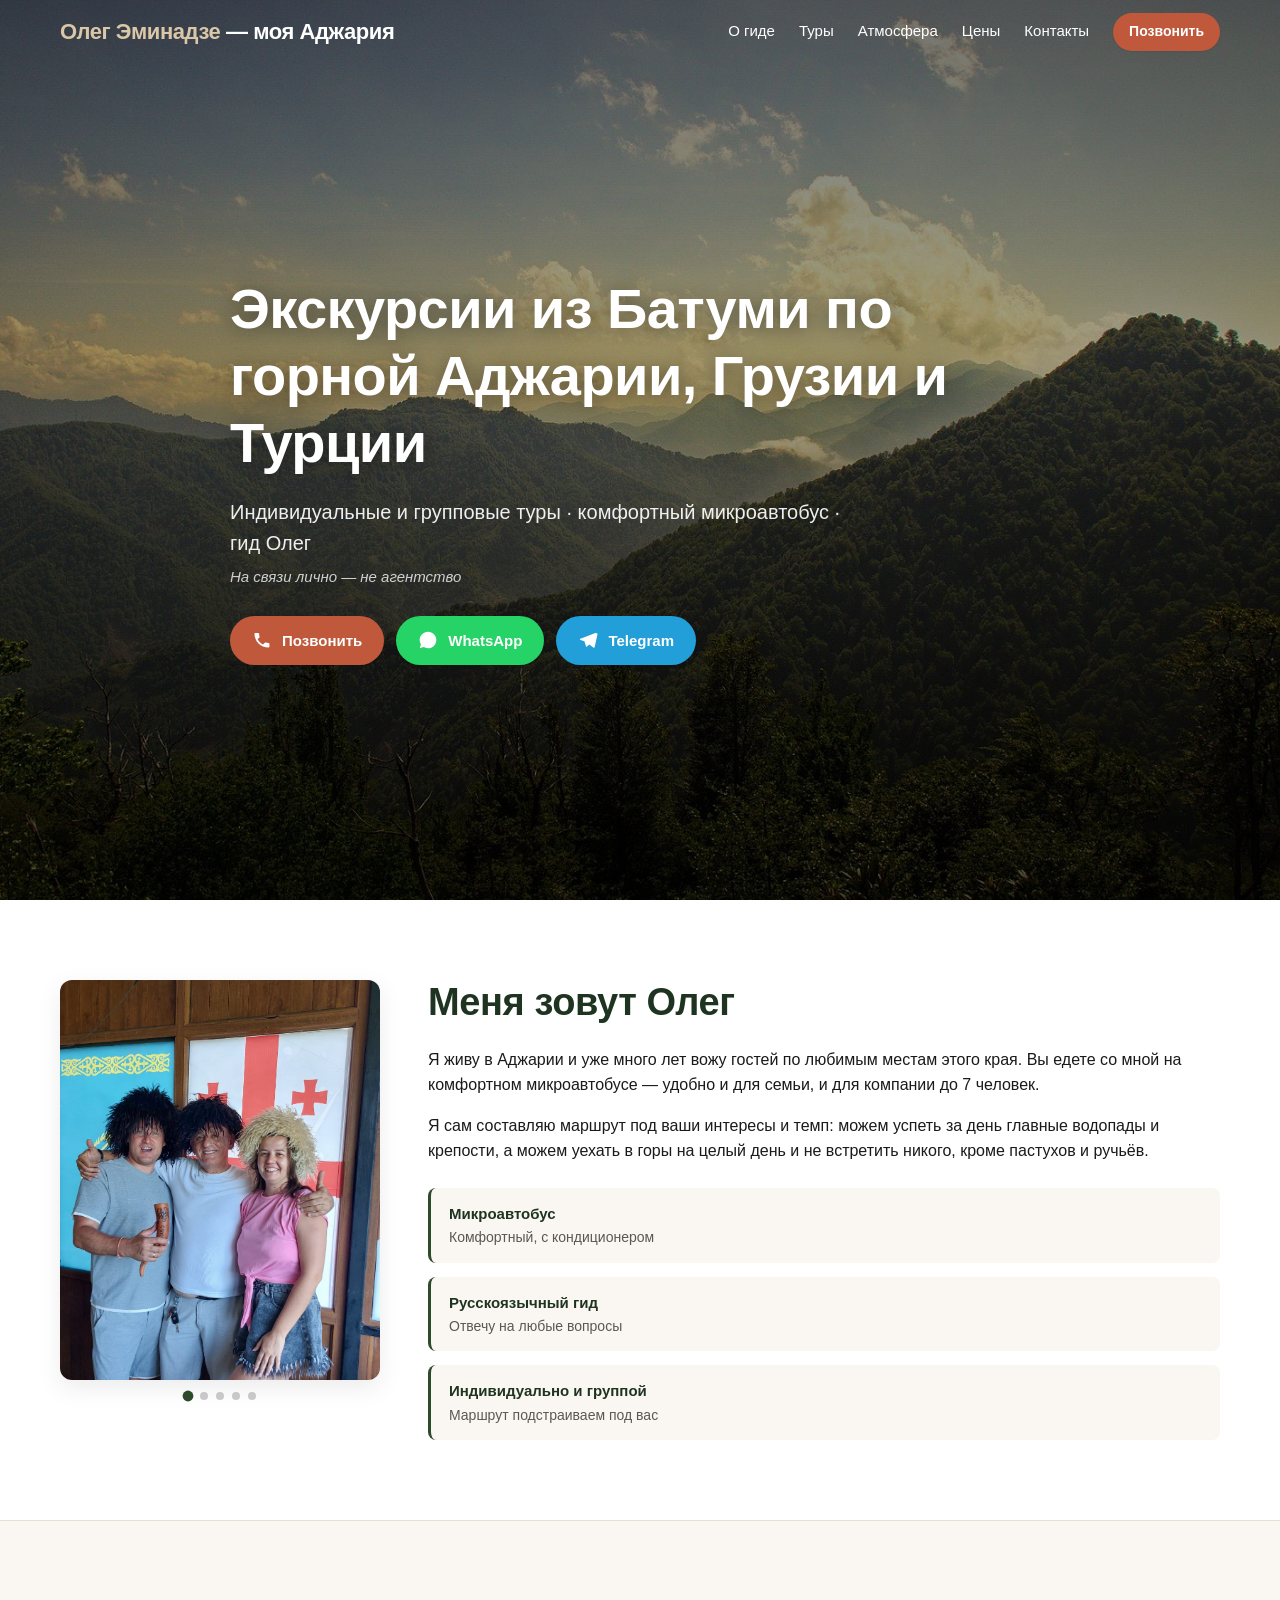
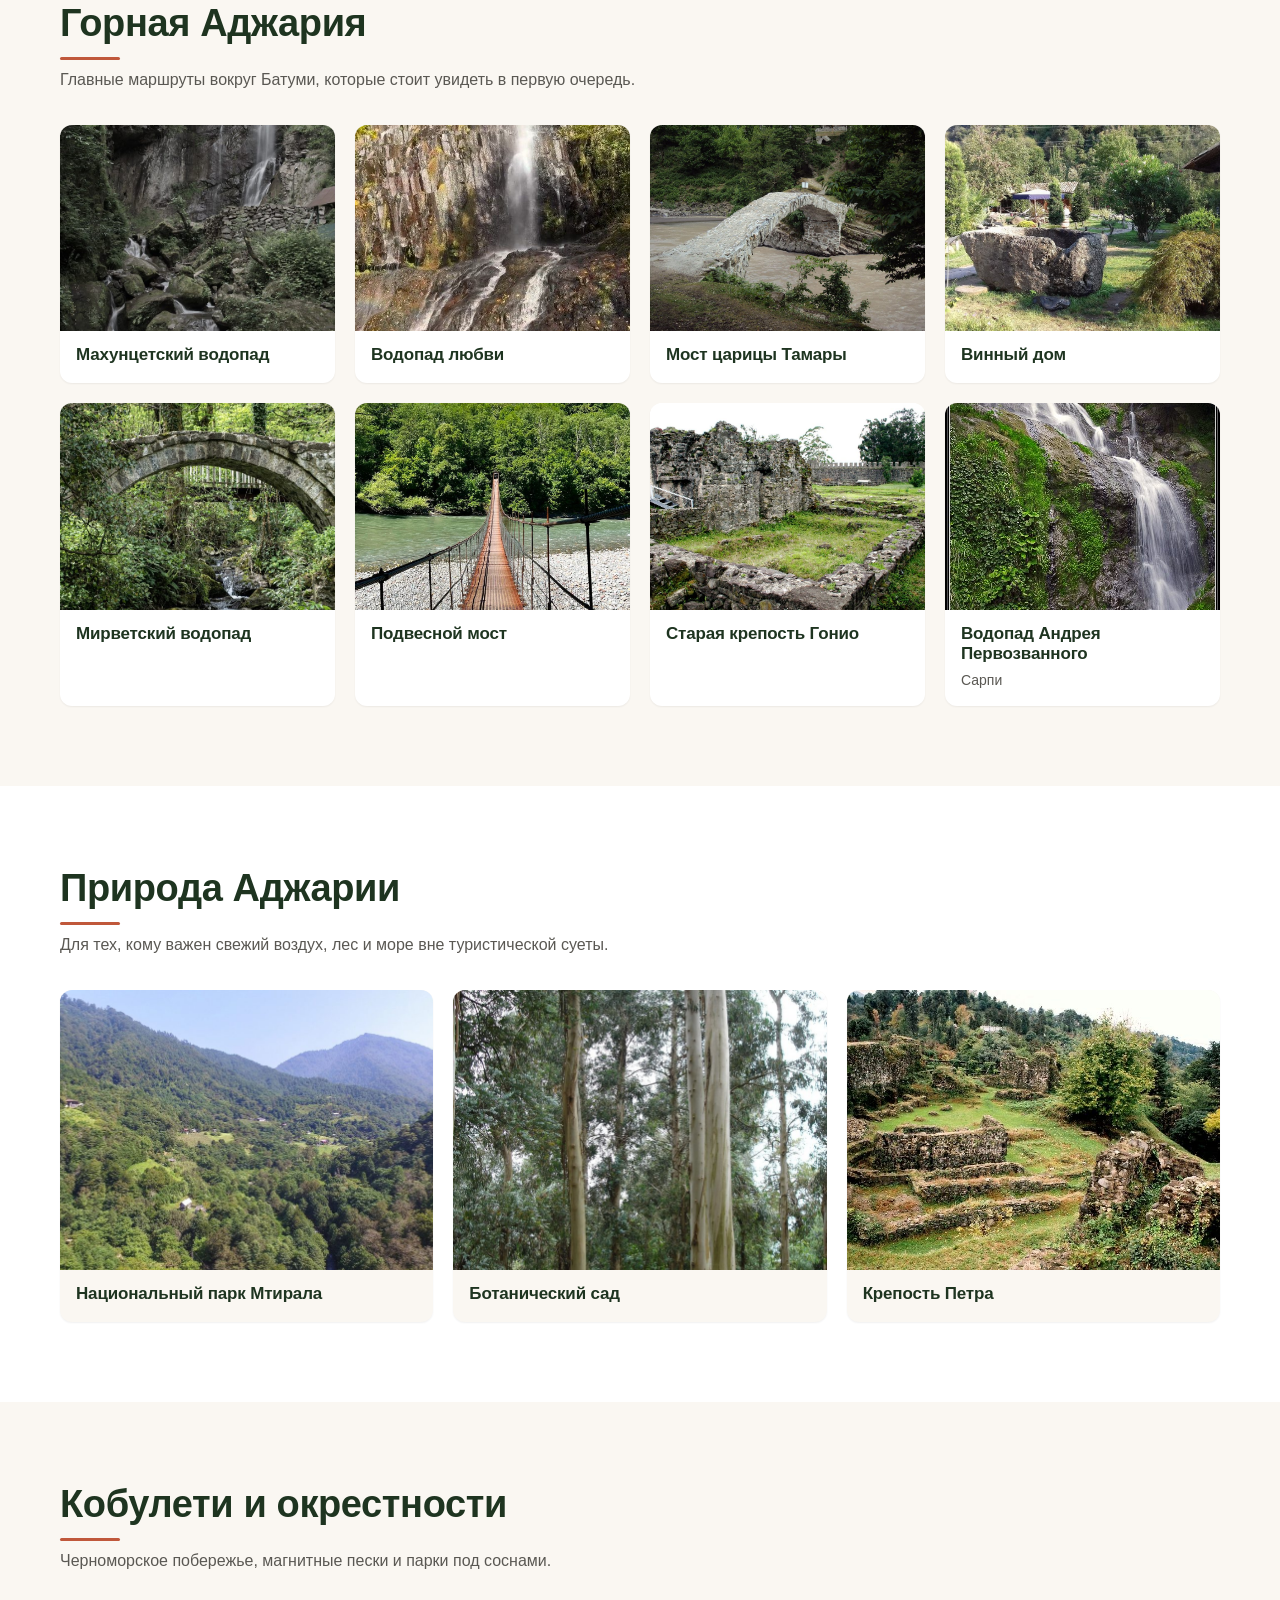
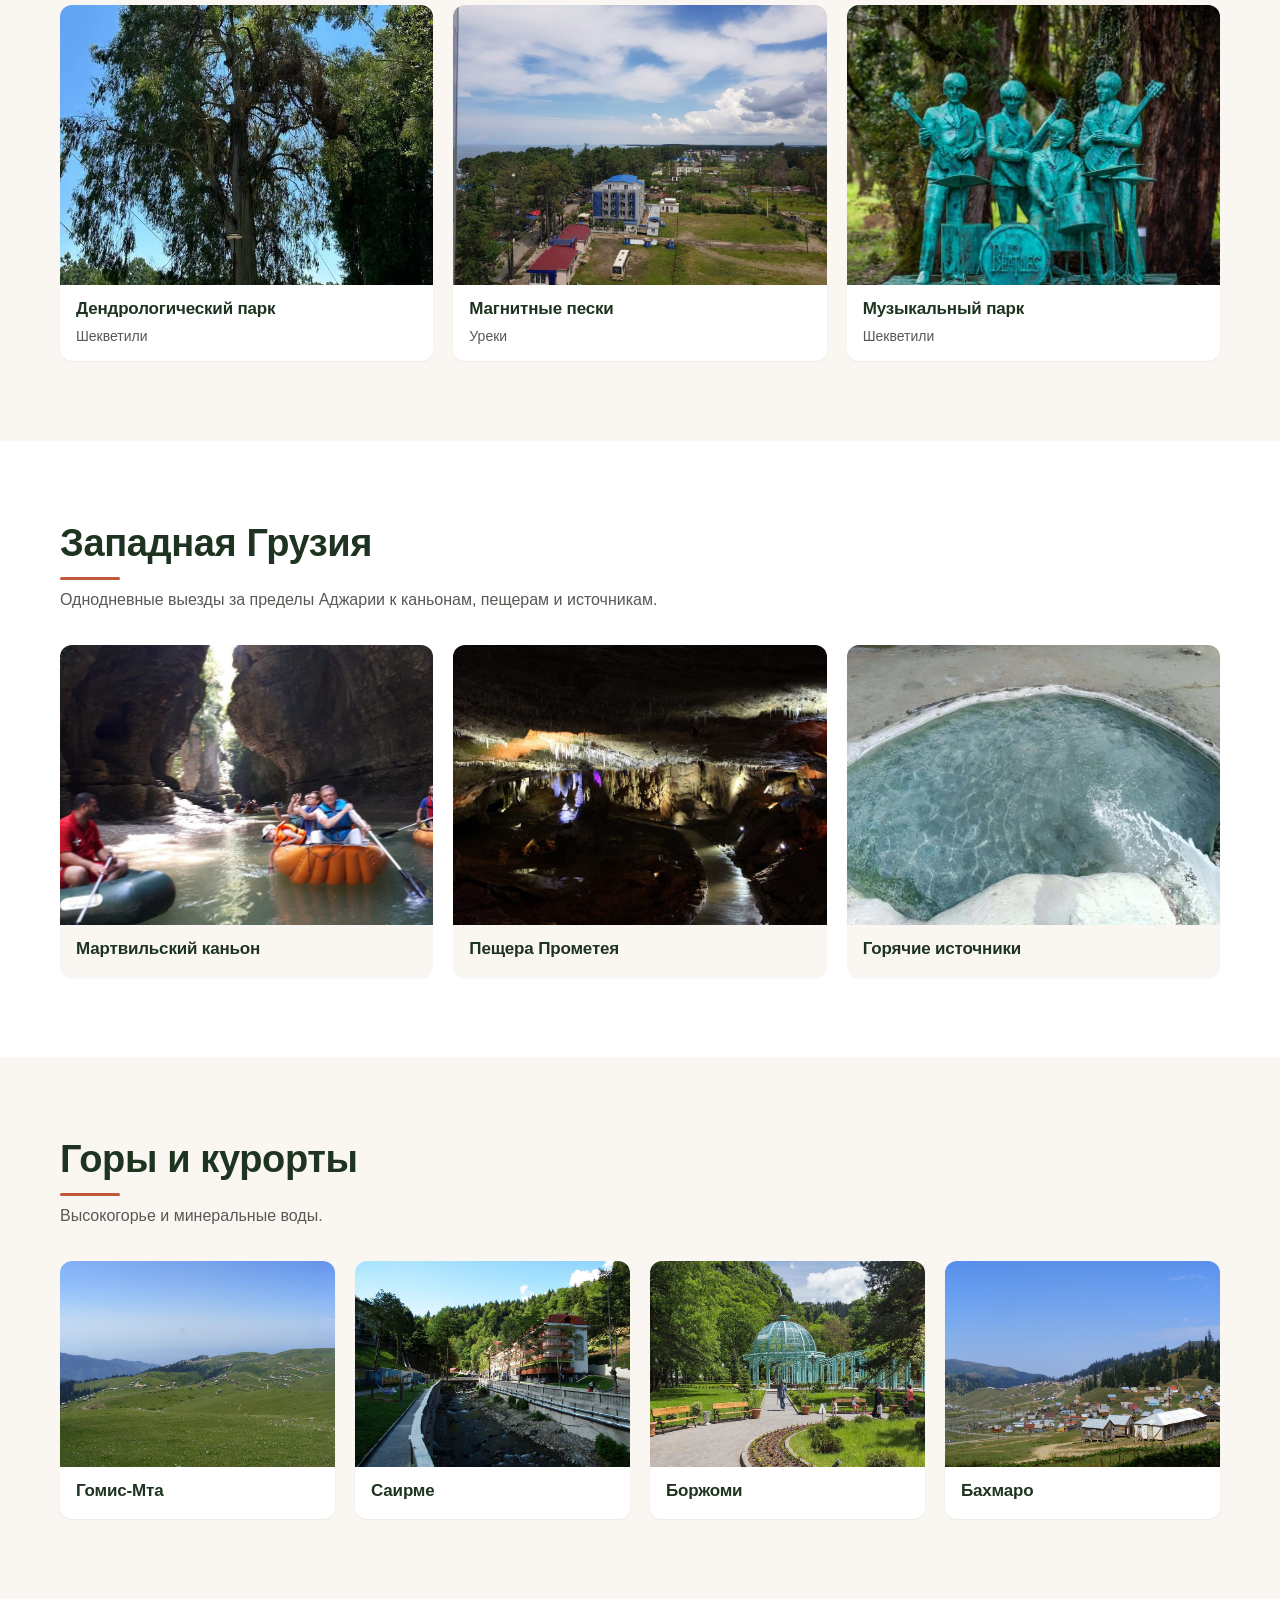
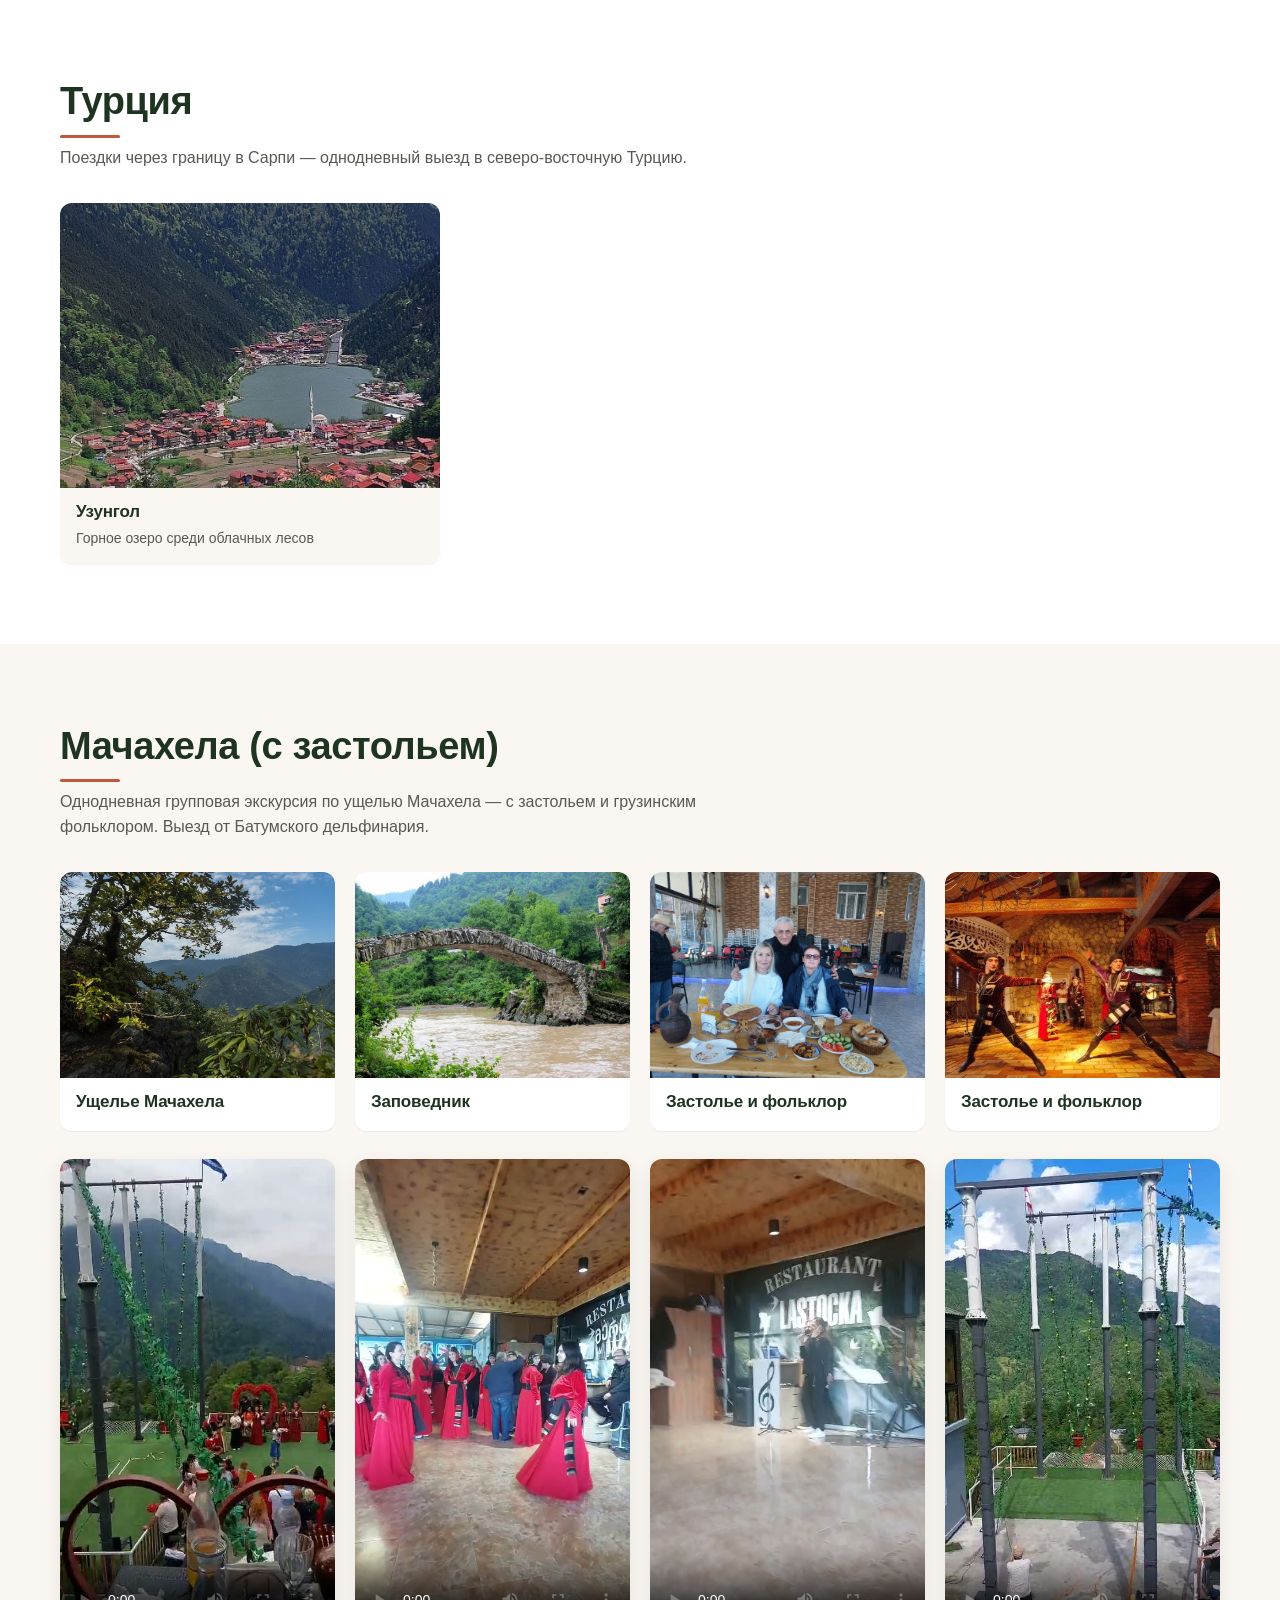
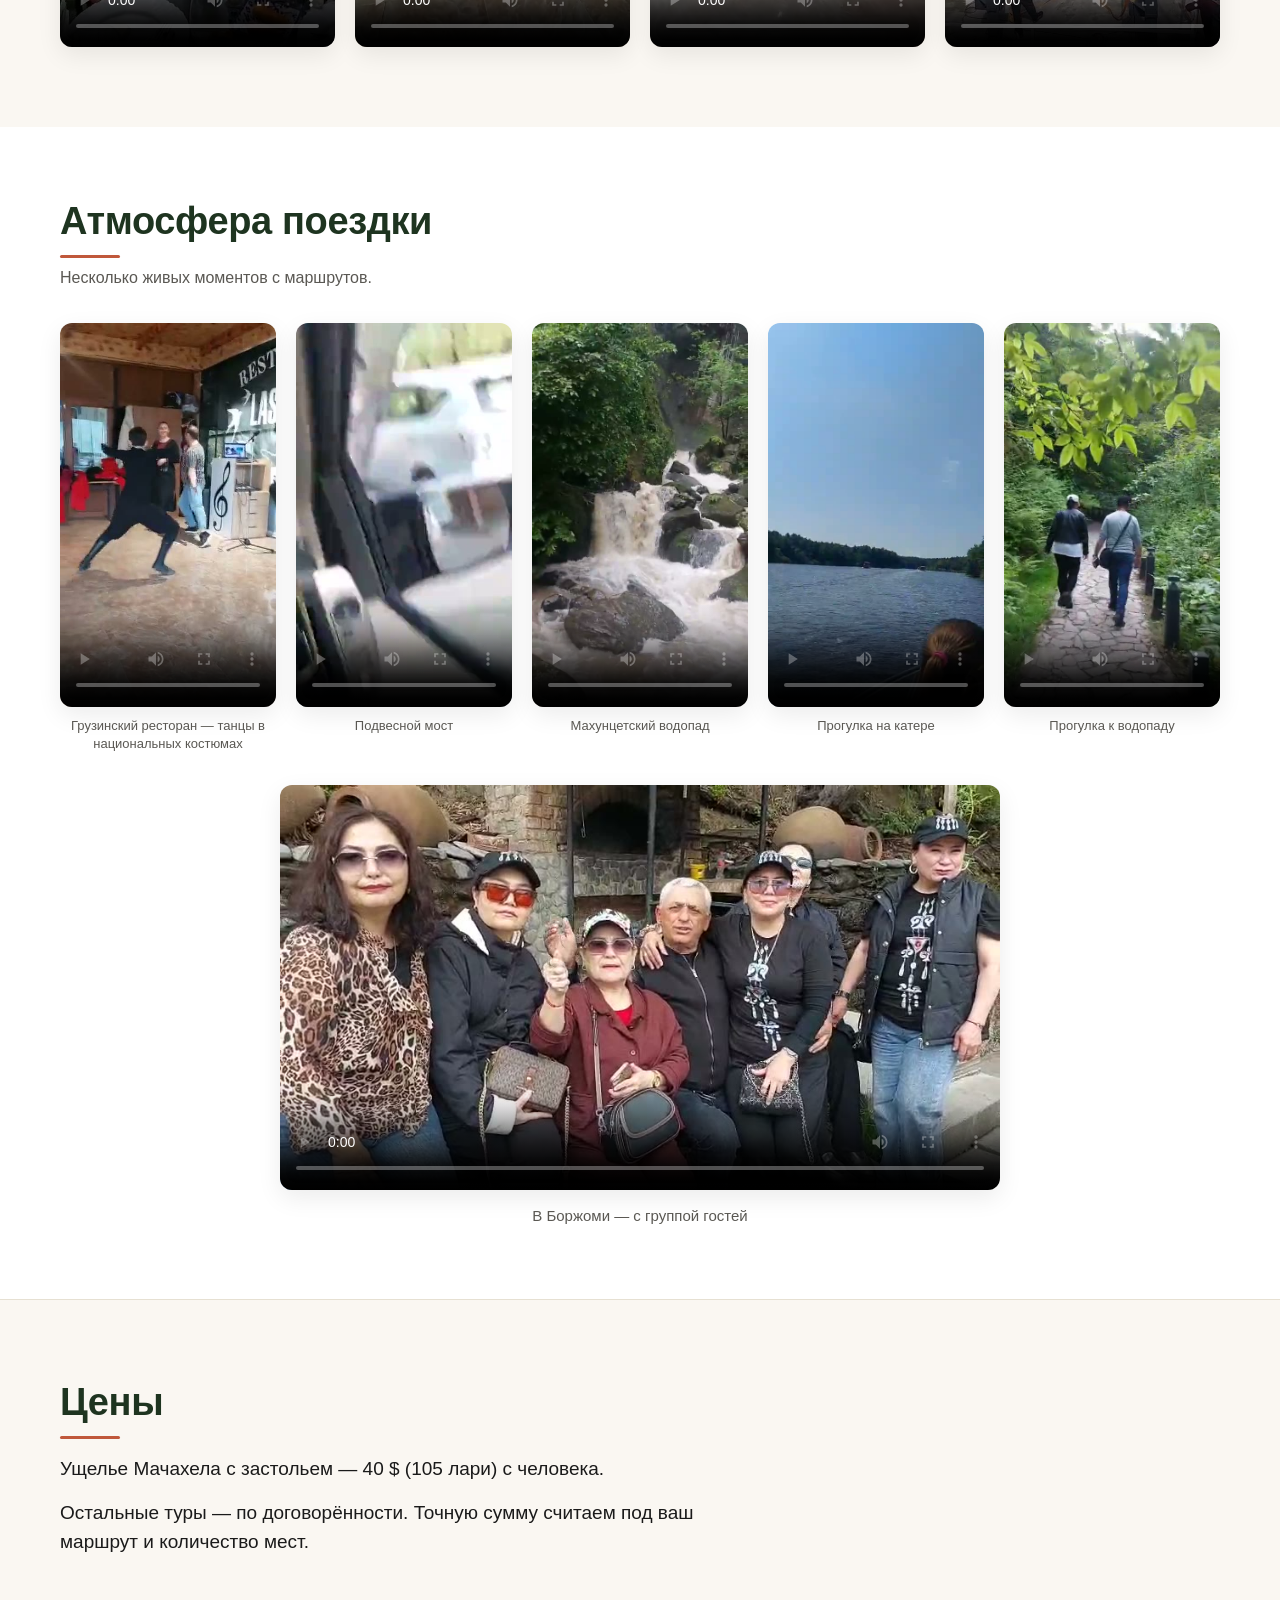
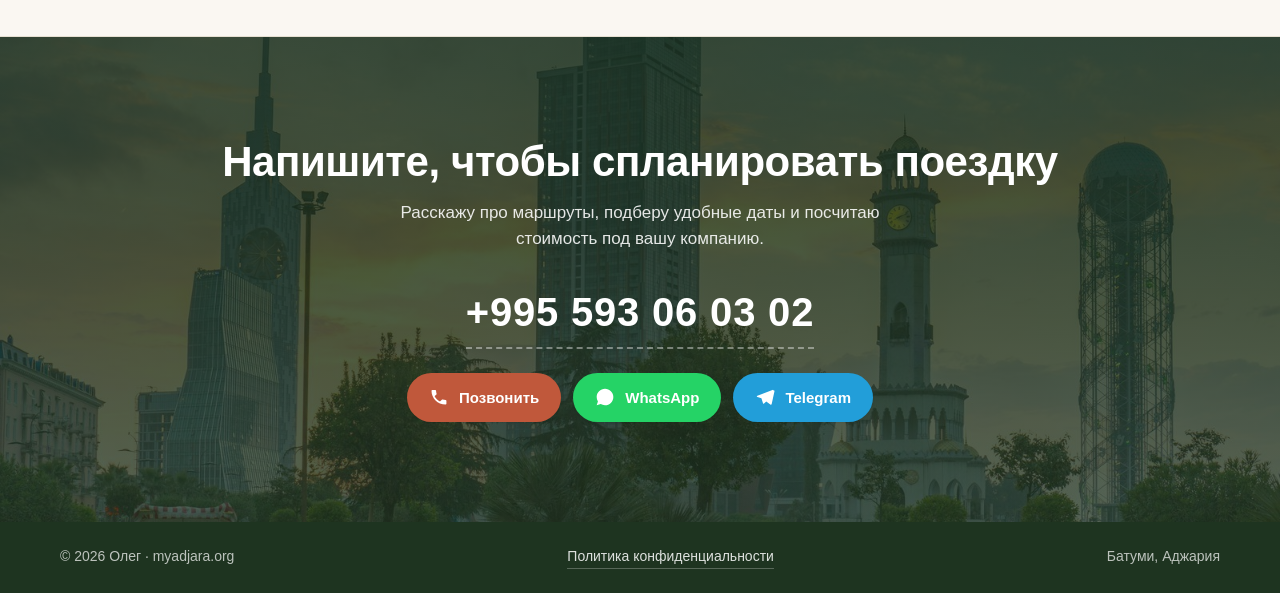
==== commit 392ed8a8: "Atmosphere: add "Прогулка к водопаду" clip (17.2 → 10.2 MB); row → --five" ====
--- a/index.html
+++ b/index.html
@@ -10,7 +10,7 @@
   <meta property="og:image" content="https://myadjara.org/img/hero.jpg">
   <meta property="og:url" content="https://myadjara.org/">
   <meta property="og:type" content="website">
-  <link rel="stylesheet" href="styles.css?v=20">
+  <link rel="stylesheet" href="styles.css?v=21">
   <!-- Yandex.Metrika counter -->
   <script type="text/javascript">
     (function(m,e,t,r,i,k,a){
@@ -219,7 +219,7 @@
   <div class="container">
     <h2 class="section-title">Атмосфера поездки</h2>
     <p class="section-lead">Несколько живых моментов с маршрутов.</p>
-    <div class="atmosphere__row atmosphere__row--four">
+    <div class="atmosphere__row atmosphere__row--five">
       <figure class="atmosphere__clip">
         <video controls preload="metadata" playsinline poster="video/olegi-poster.jpg">
           <source src="video/olegi.mp4" type="video/mp4">
@@ -243,6 +243,12 @@
           <source src="video/boat.mp4" type="video/mp4">
         </video>
         <figcaption>Прогулка на катере</figcaption>
+      </figure>
+      <figure class="atmosphere__clip">
+        <video controls preload="metadata" playsinline poster="video/waterfall-poster.jpg">
+          <source src="video/waterfall.mp4" type="video/mp4">
+        </video>
+        <figcaption>Прогулка к водопаду</figcaption>
       </figure>
     </div>
     <figure class="atmosphere__video atmosphere__video--landscape">
--- a/styles.css
+++ b/styles.css
@@ -262,6 +262,7 @@
 }
 .atmosphere__row--three { grid-template-columns: repeat(3, 1fr); }
 .atmosphere__row--four { grid-template-columns: repeat(4, 1fr); }
+.atmosphere__row--five { grid-template-columns: repeat(5, 1fr); }
 .atmosphere__clip { margin: 0; }
 .atmosphere__clip video {
   display: block;
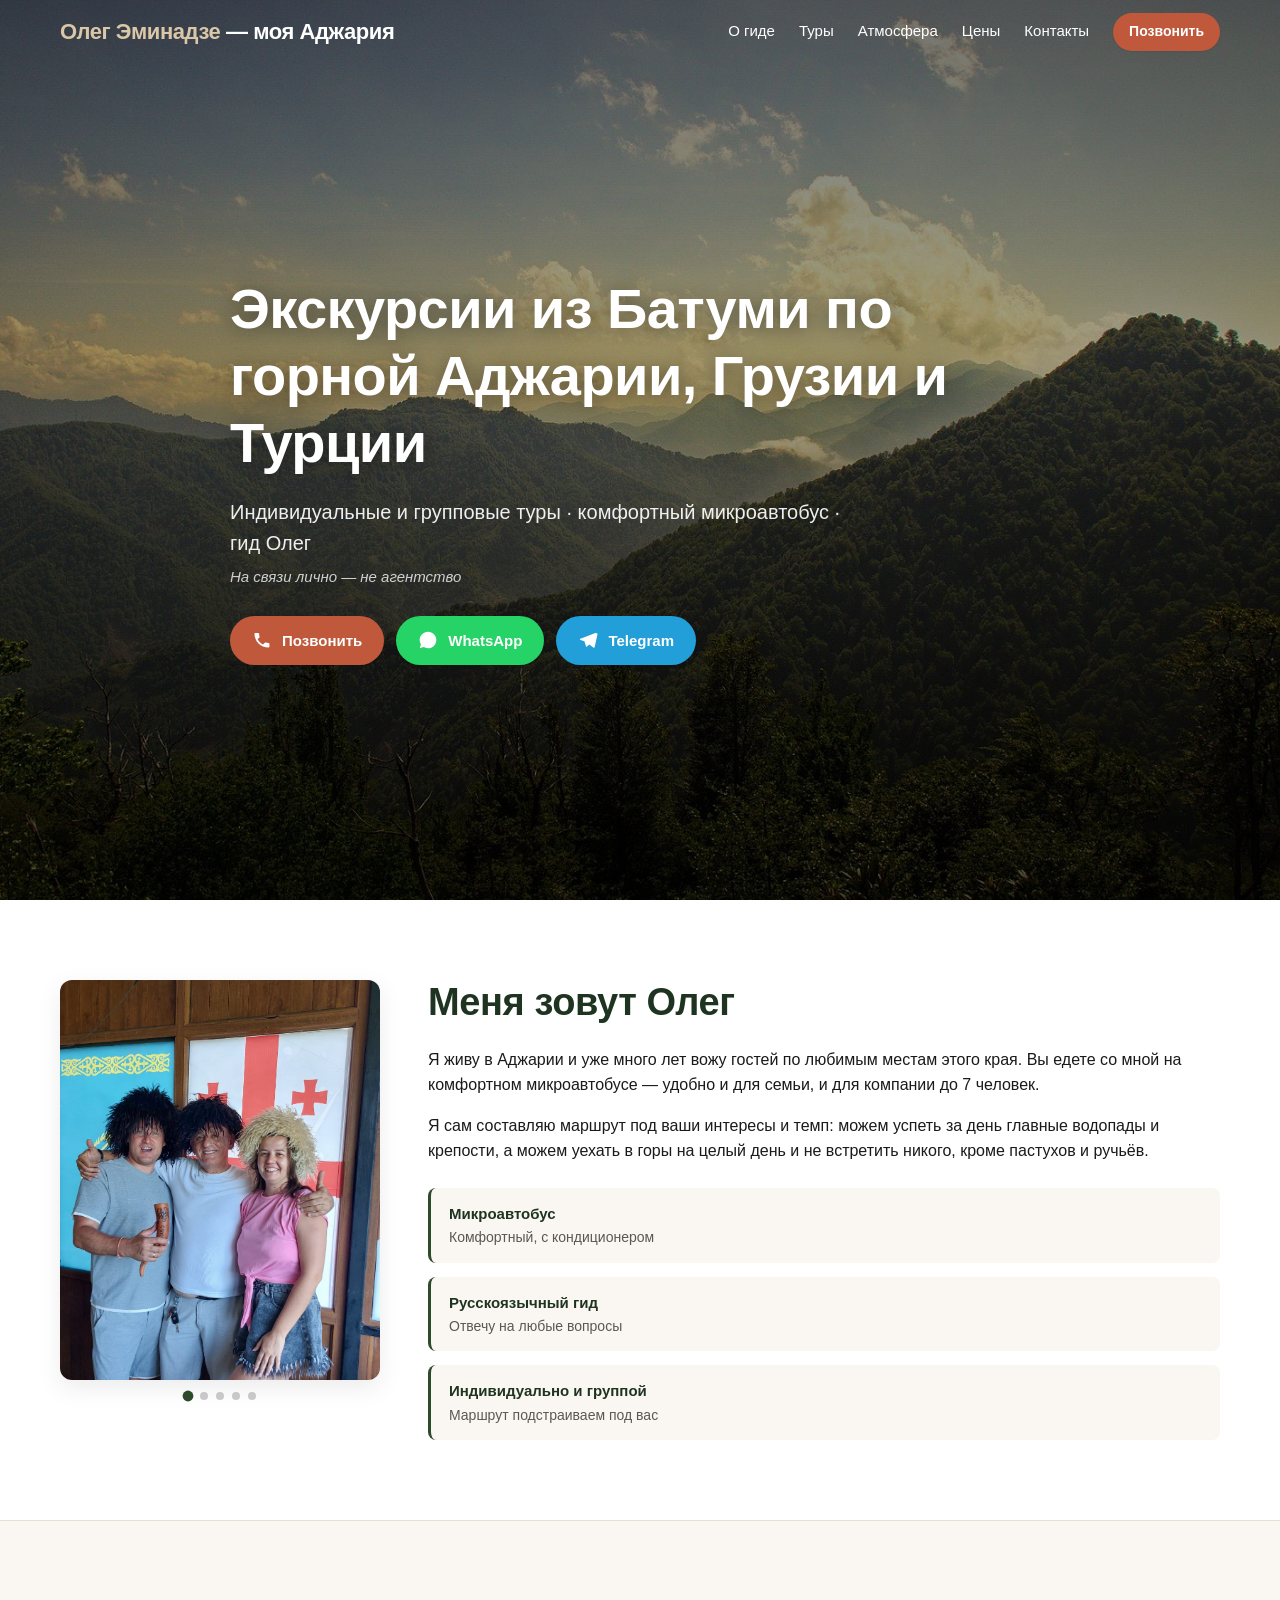
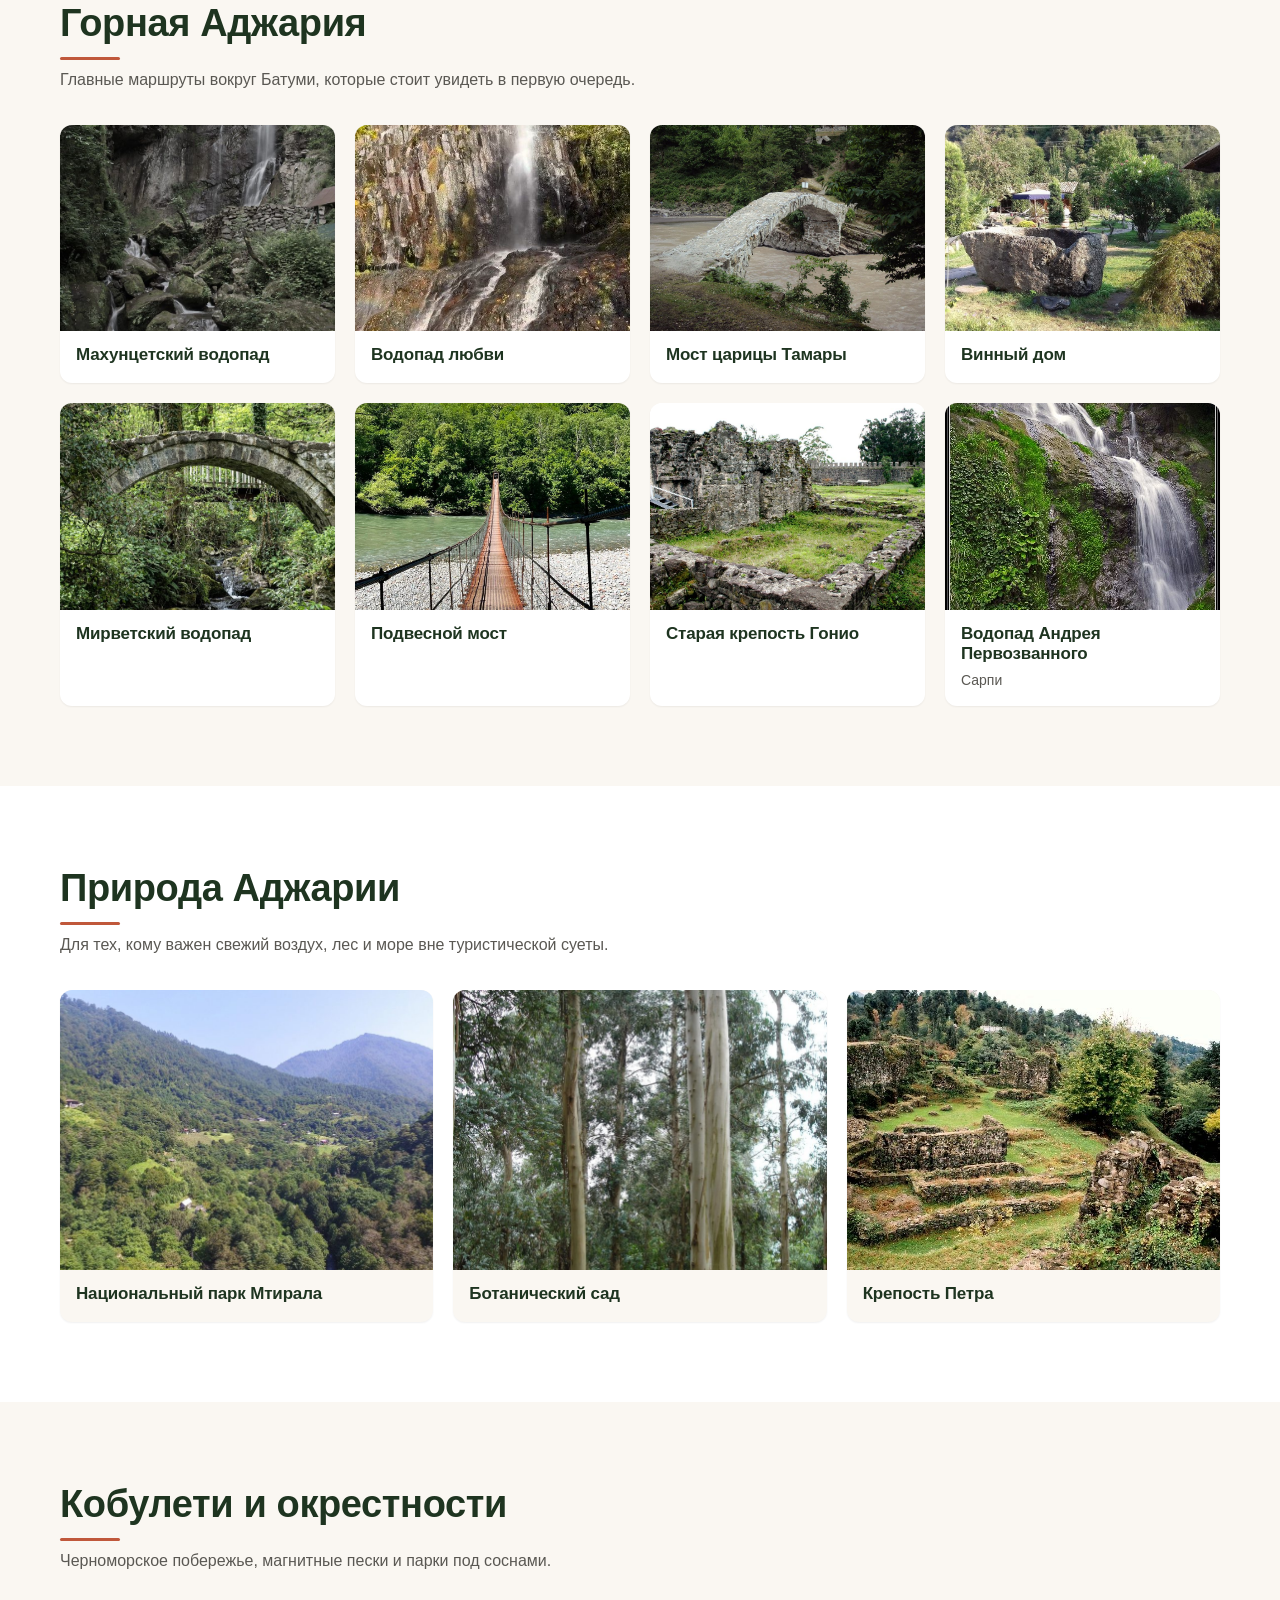
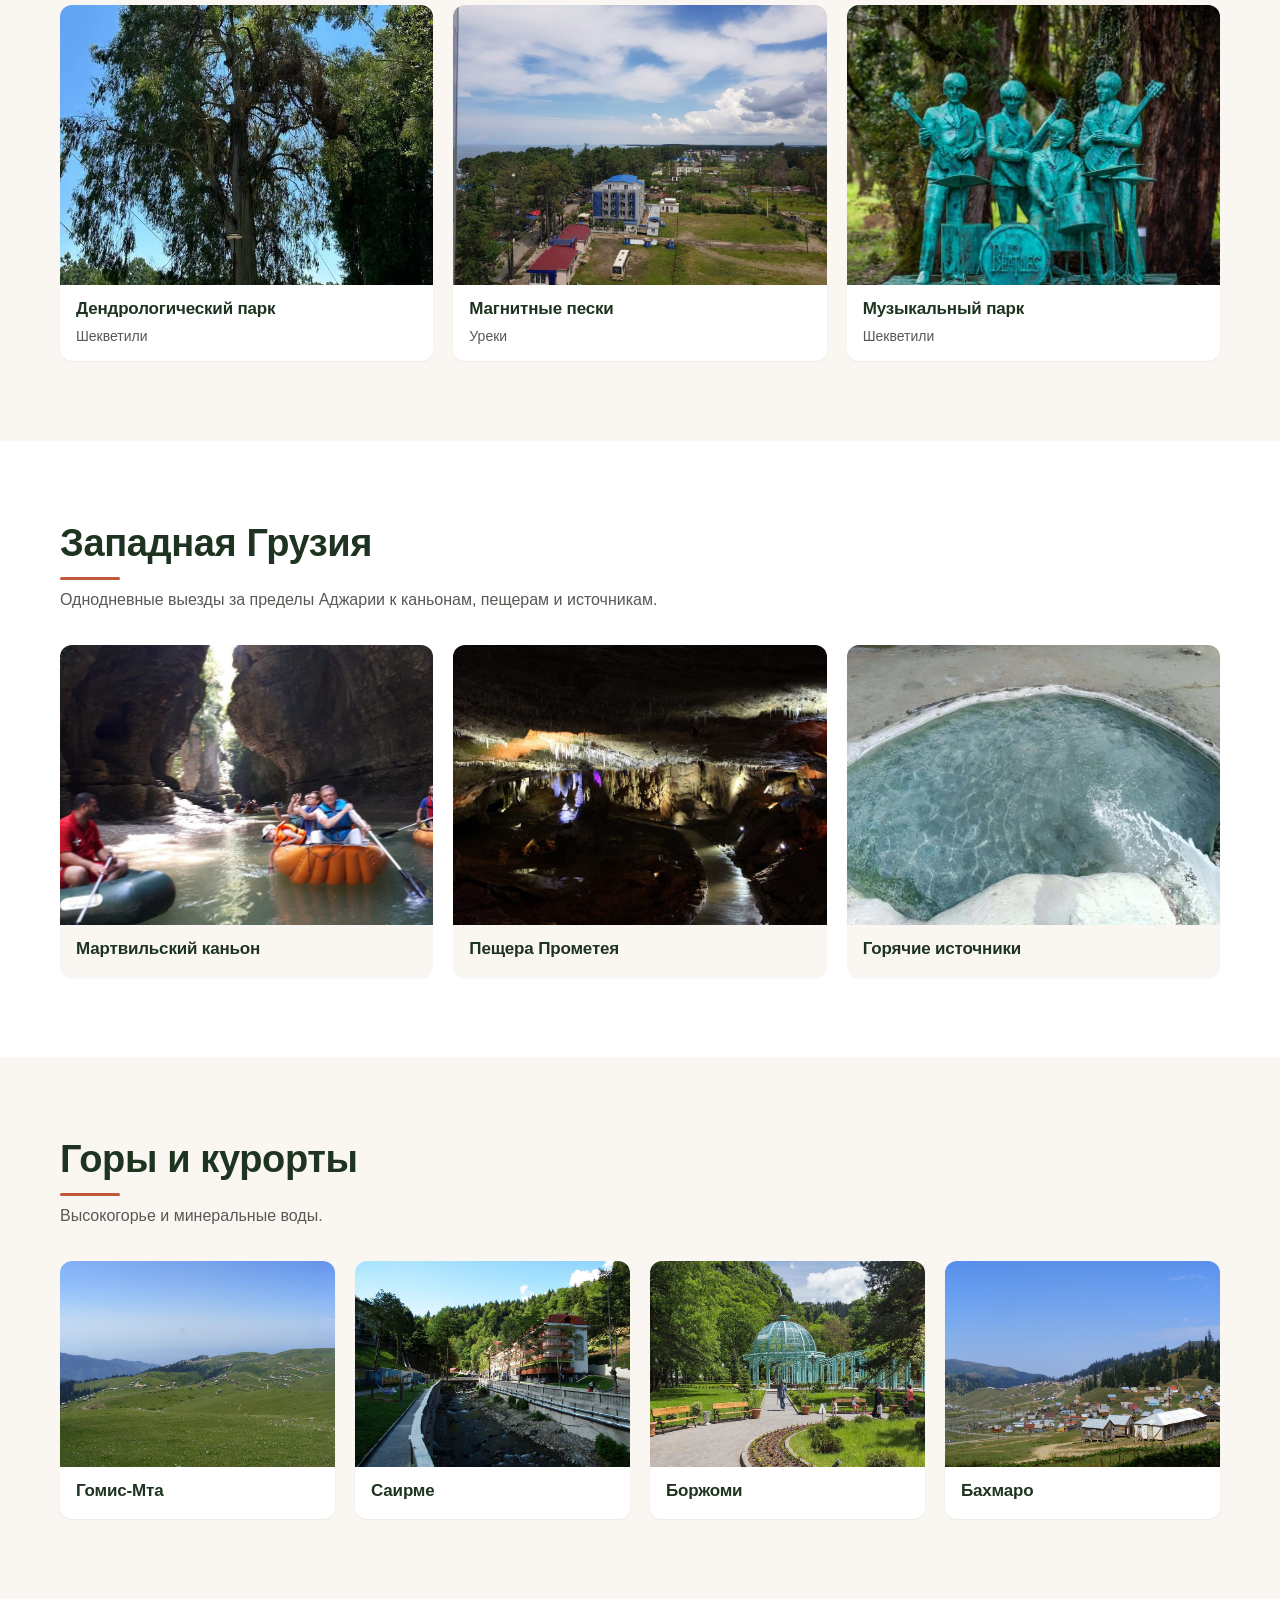
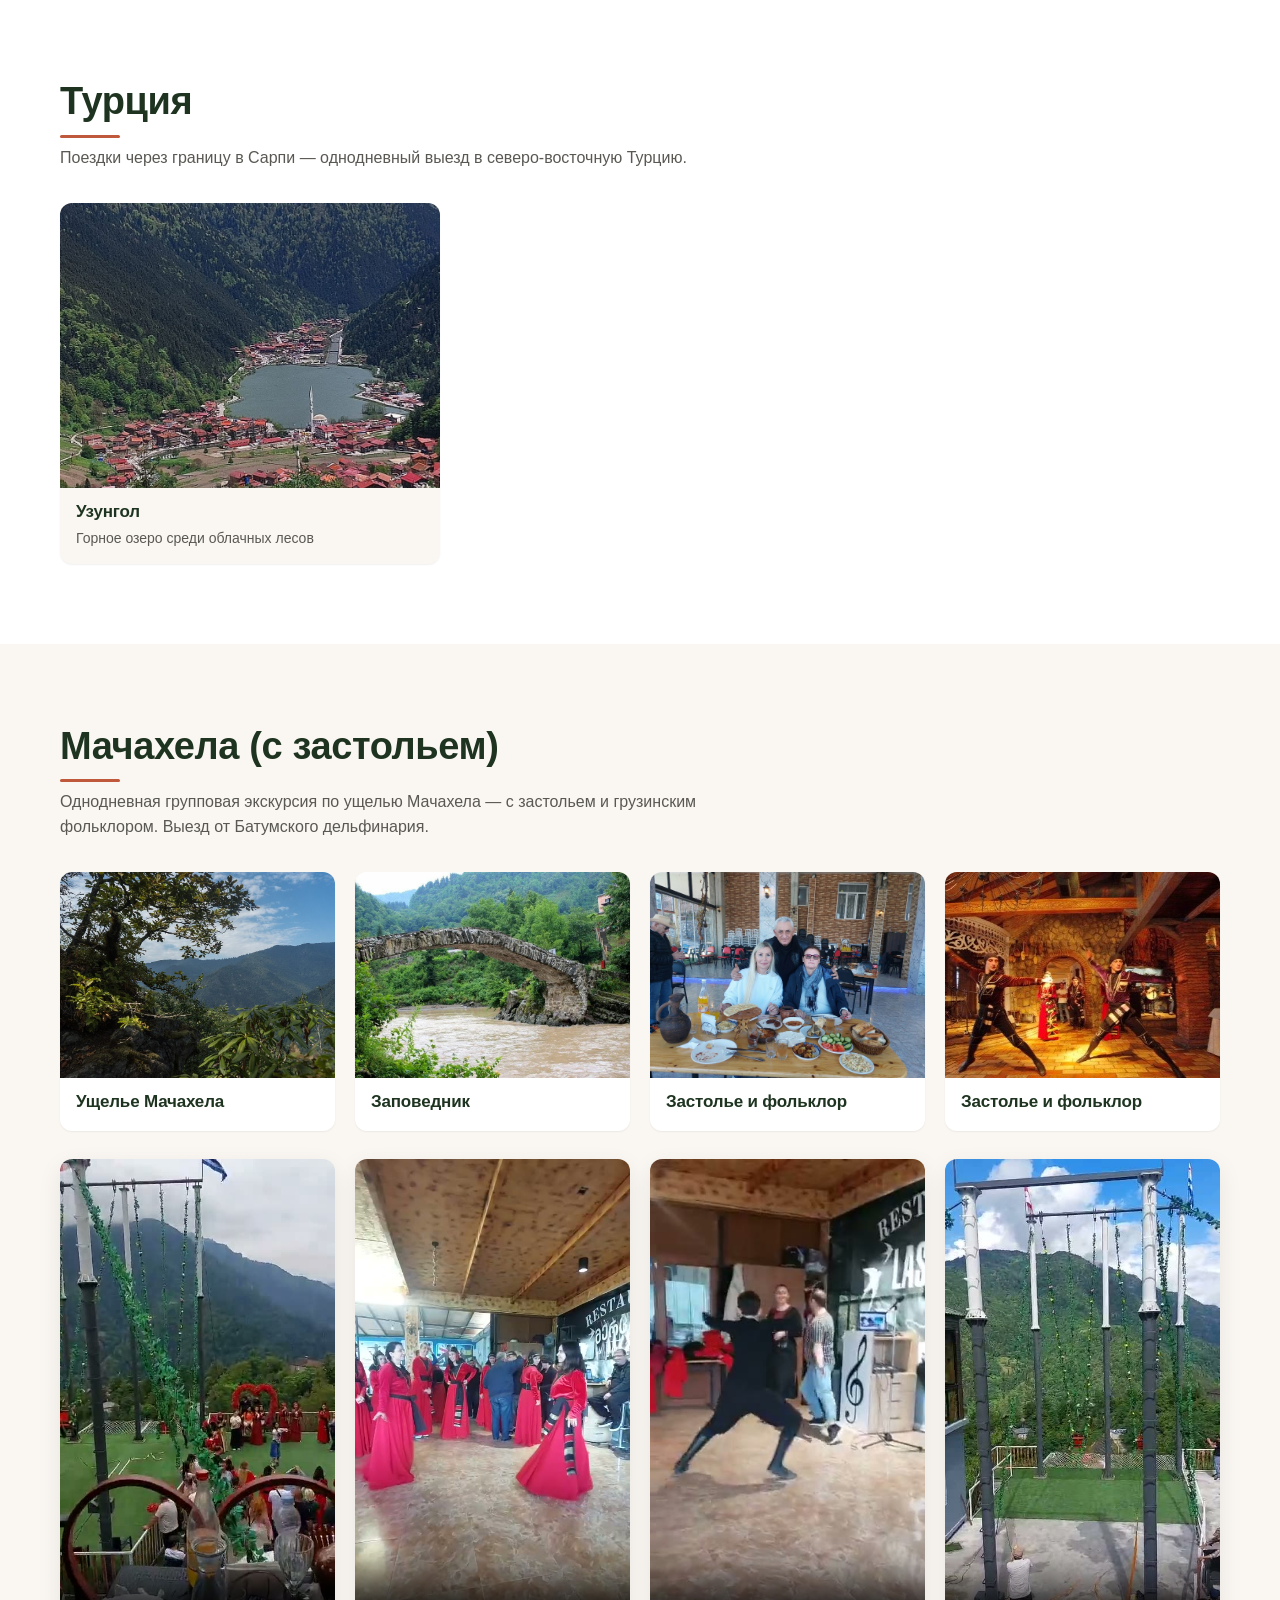
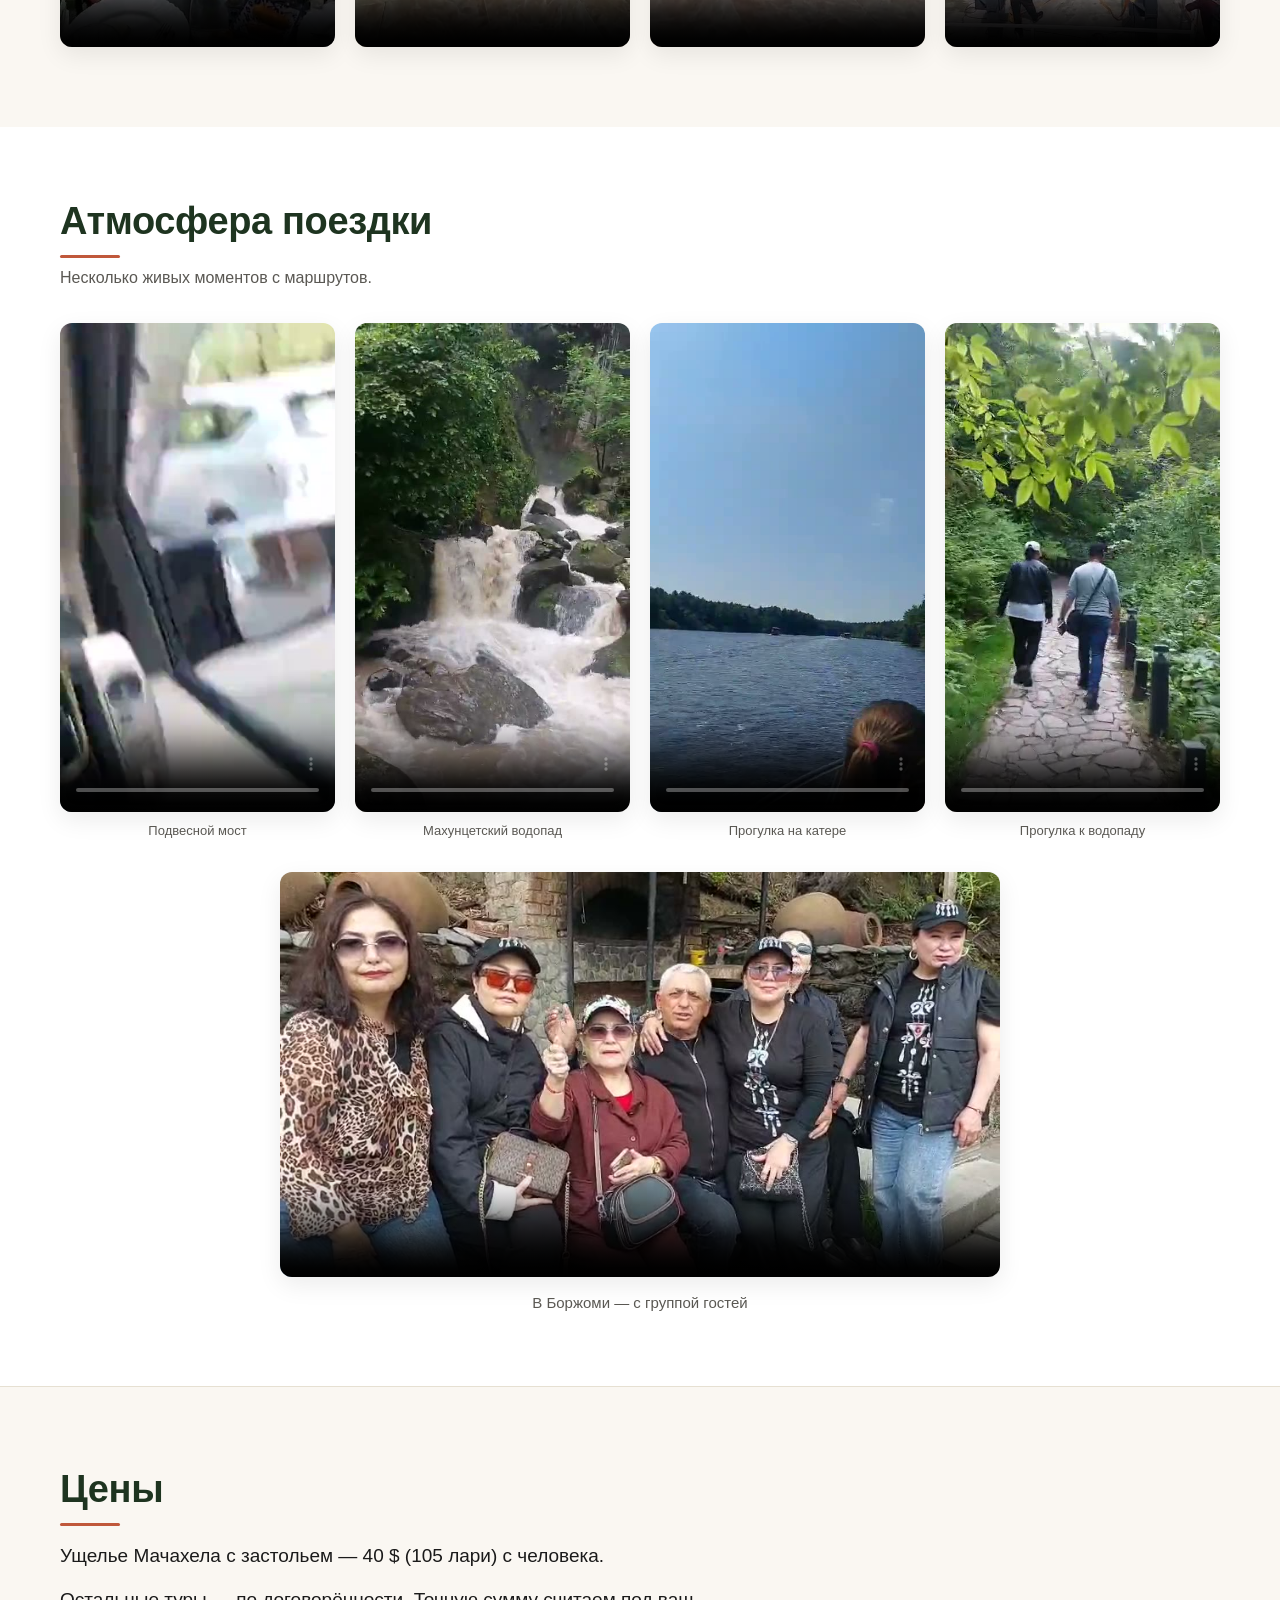
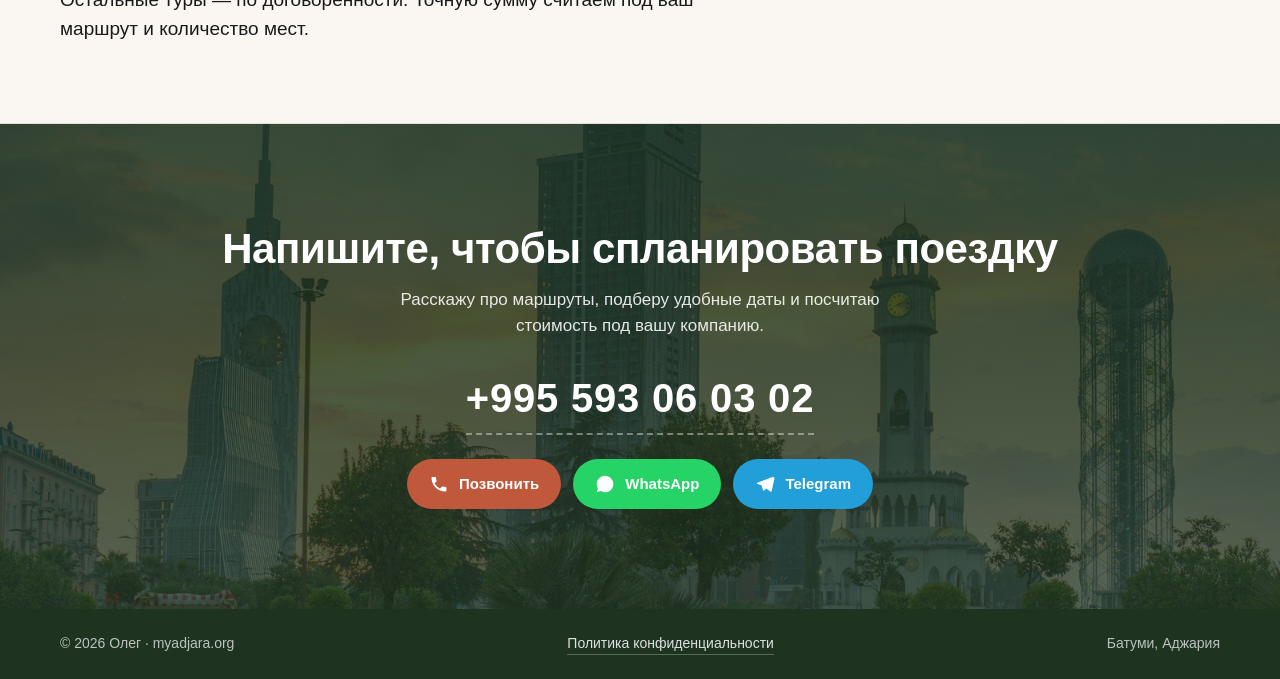
==== commit 5cc9d337: "Move "Грузинский ресторан" clip: Atmosphere → Machakhela (replaces m2 slot)" ====
--- a/index.html
+++ b/index.html
@@ -200,8 +200,8 @@
           </video>
         </figure>
         <figure class="atmosphere__clip">
-          <video controls preload="metadata" playsinline poster="video/m2-poster.jpg">
-            <source src="video/m2.mp4" type="video/mp4">
+          <video controls preload="metadata" playsinline poster="video/olegi-poster.jpg">
+            <source src="video/olegi.mp4" type="video/mp4">
           </video>
         </figure>
         <figure class="atmosphere__clip">
@@ -219,13 +219,7 @@
   <div class="container">
     <h2 class="section-title">Атмосфера поездки</h2>
     <p class="section-lead">Несколько живых моментов с маршрутов.</p>
-    <div class="atmosphere__row atmosphere__row--five">
-      <figure class="atmosphere__clip">
-        <video controls preload="metadata" playsinline poster="video/olegi-poster.jpg">
-          <source src="video/olegi.mp4" type="video/mp4">
-        </video>
-        <figcaption>Грузинский ресторан — танцы в национальных костюмах</figcaption>
-      </figure>
+    <div class="atmosphere__row atmosphere__row--four">
       <figure class="atmosphere__clip">
         <video controls preload="metadata" playsinline poster="video/clip5-poster.jpg">
           <source src="video/clip5.mp4" type="video/mp4">
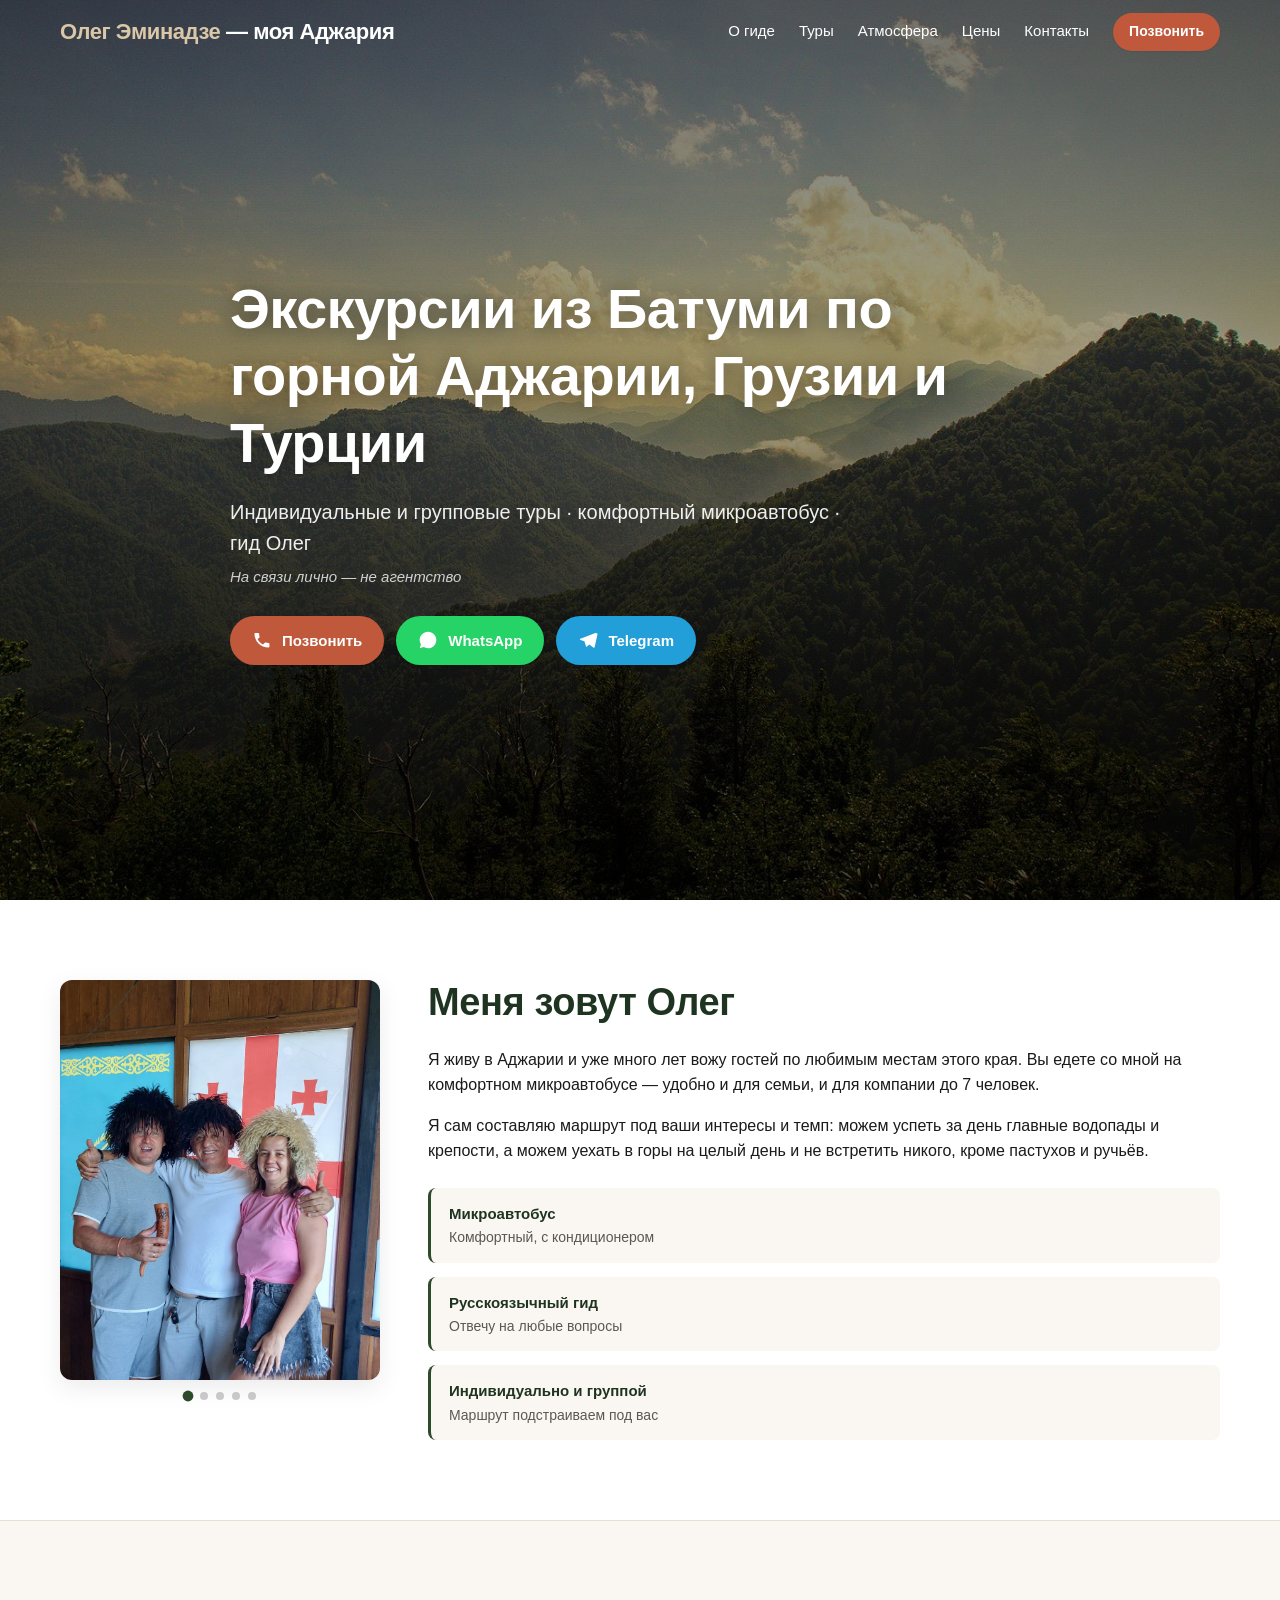
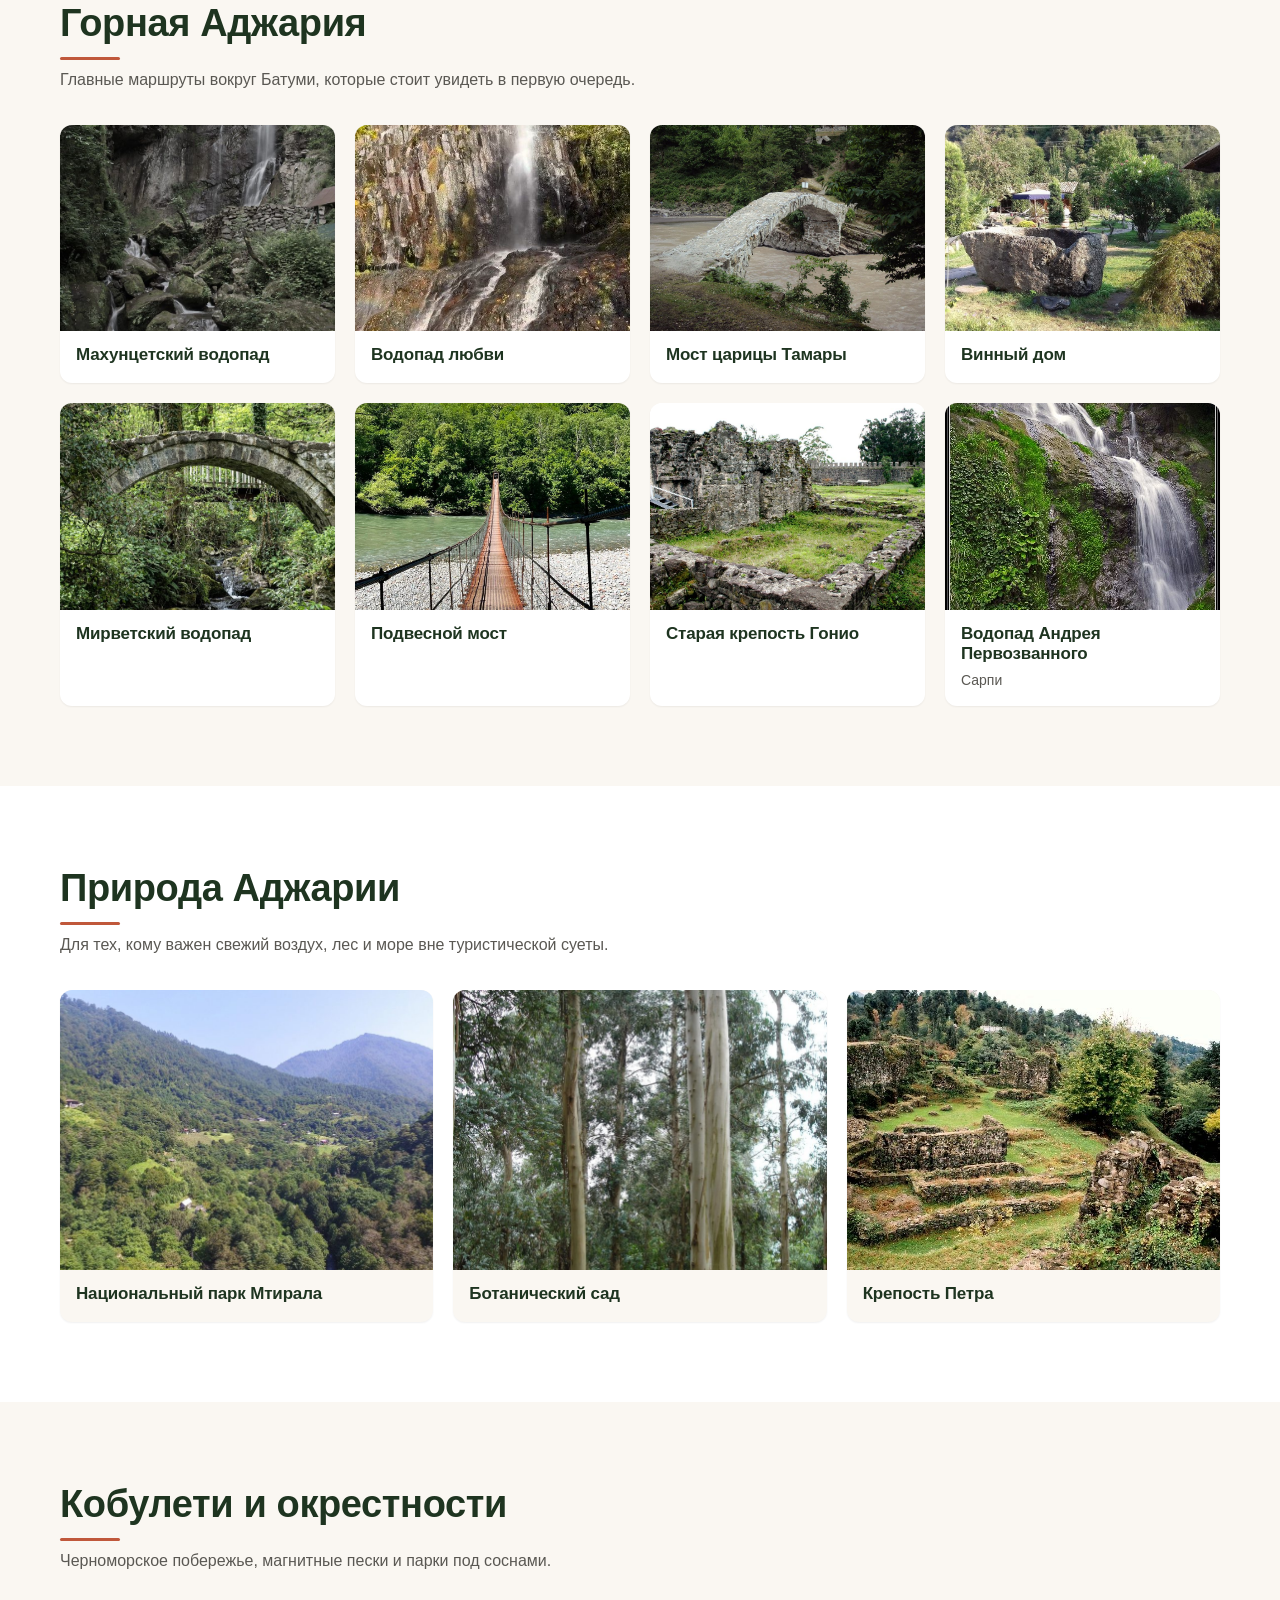
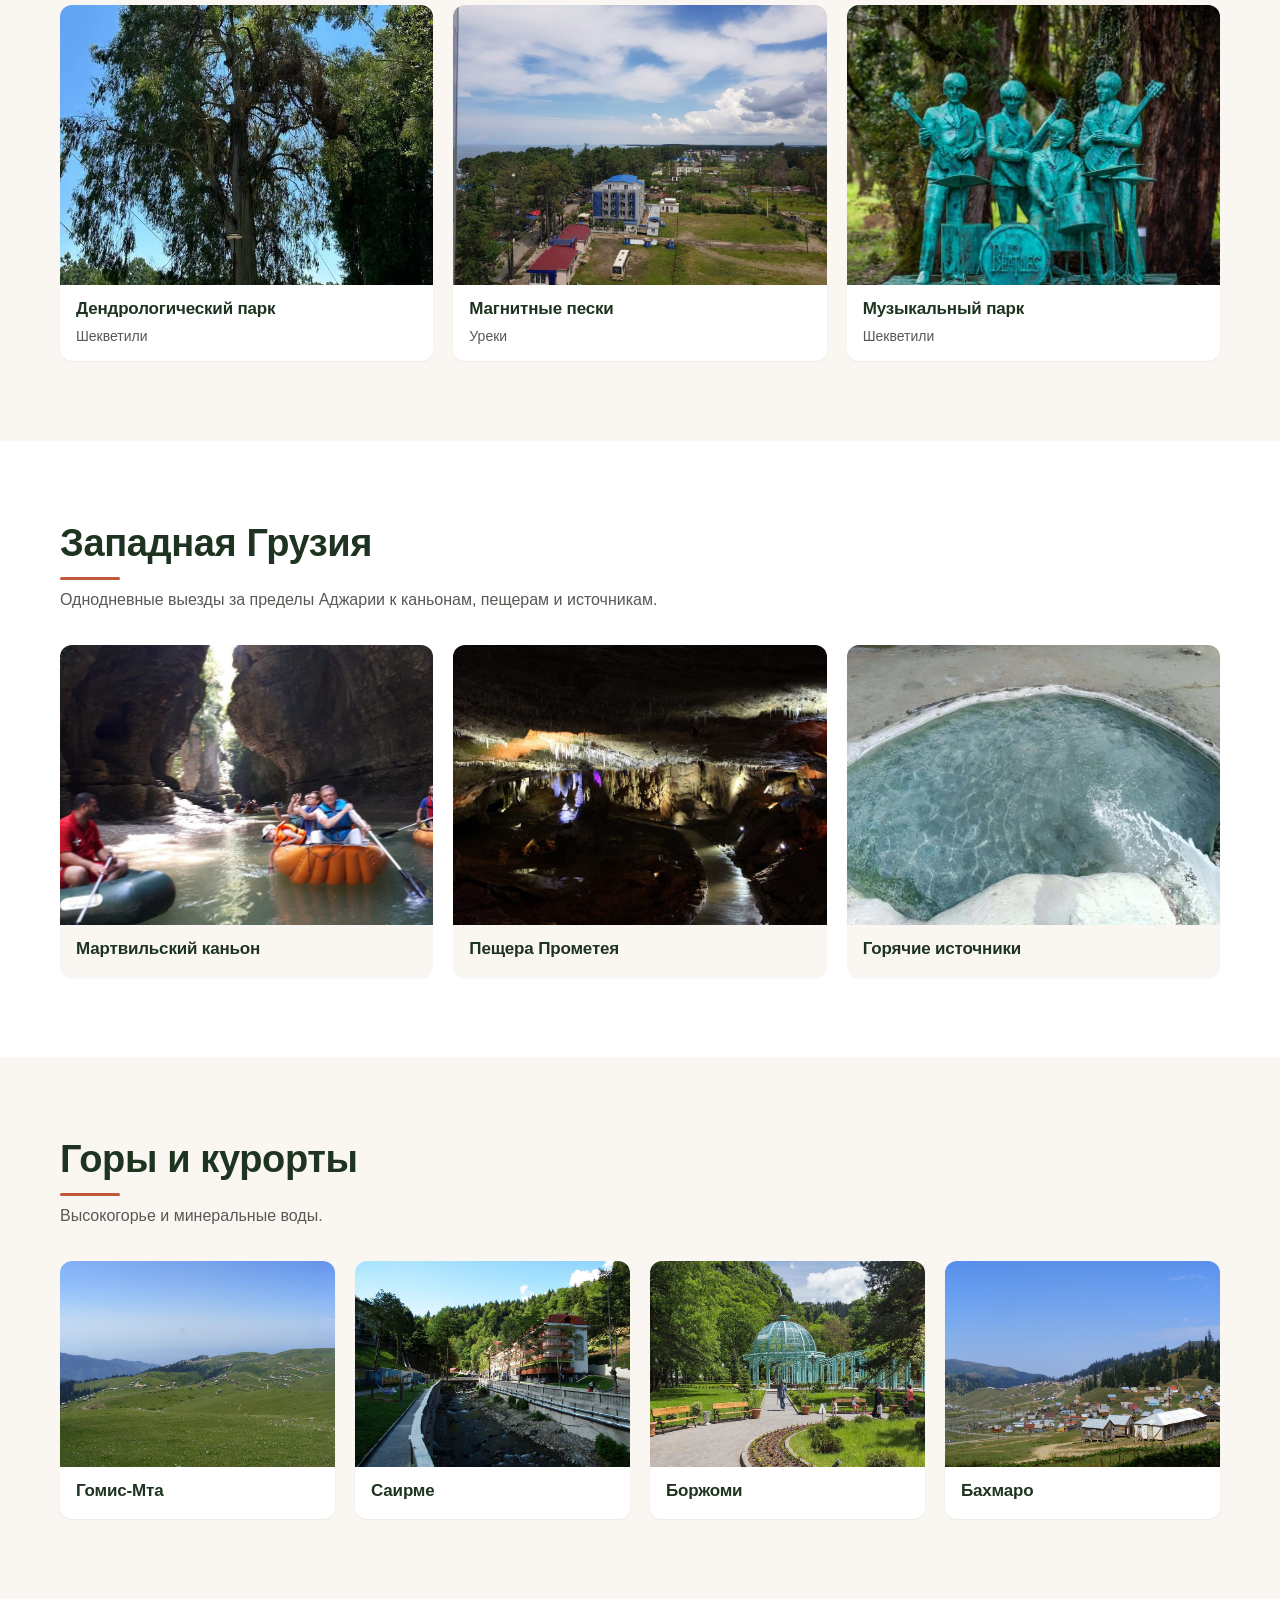
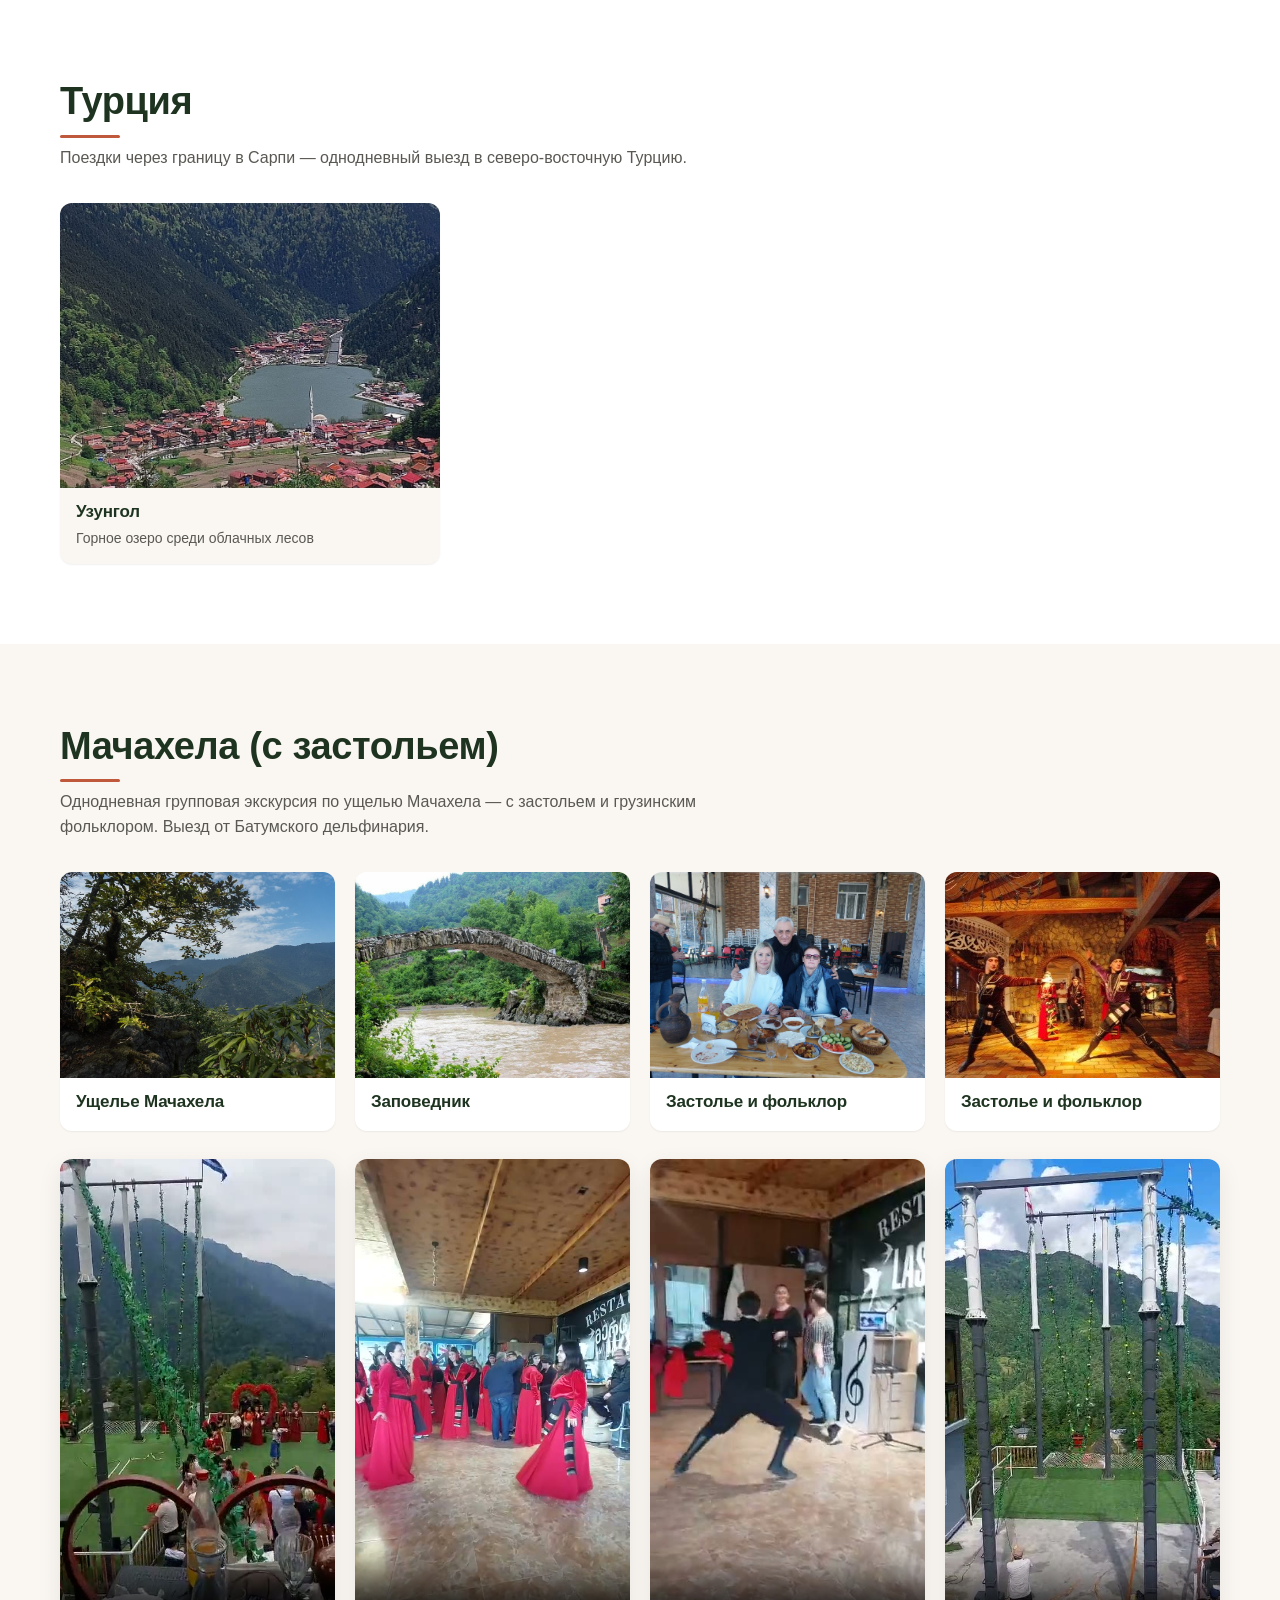
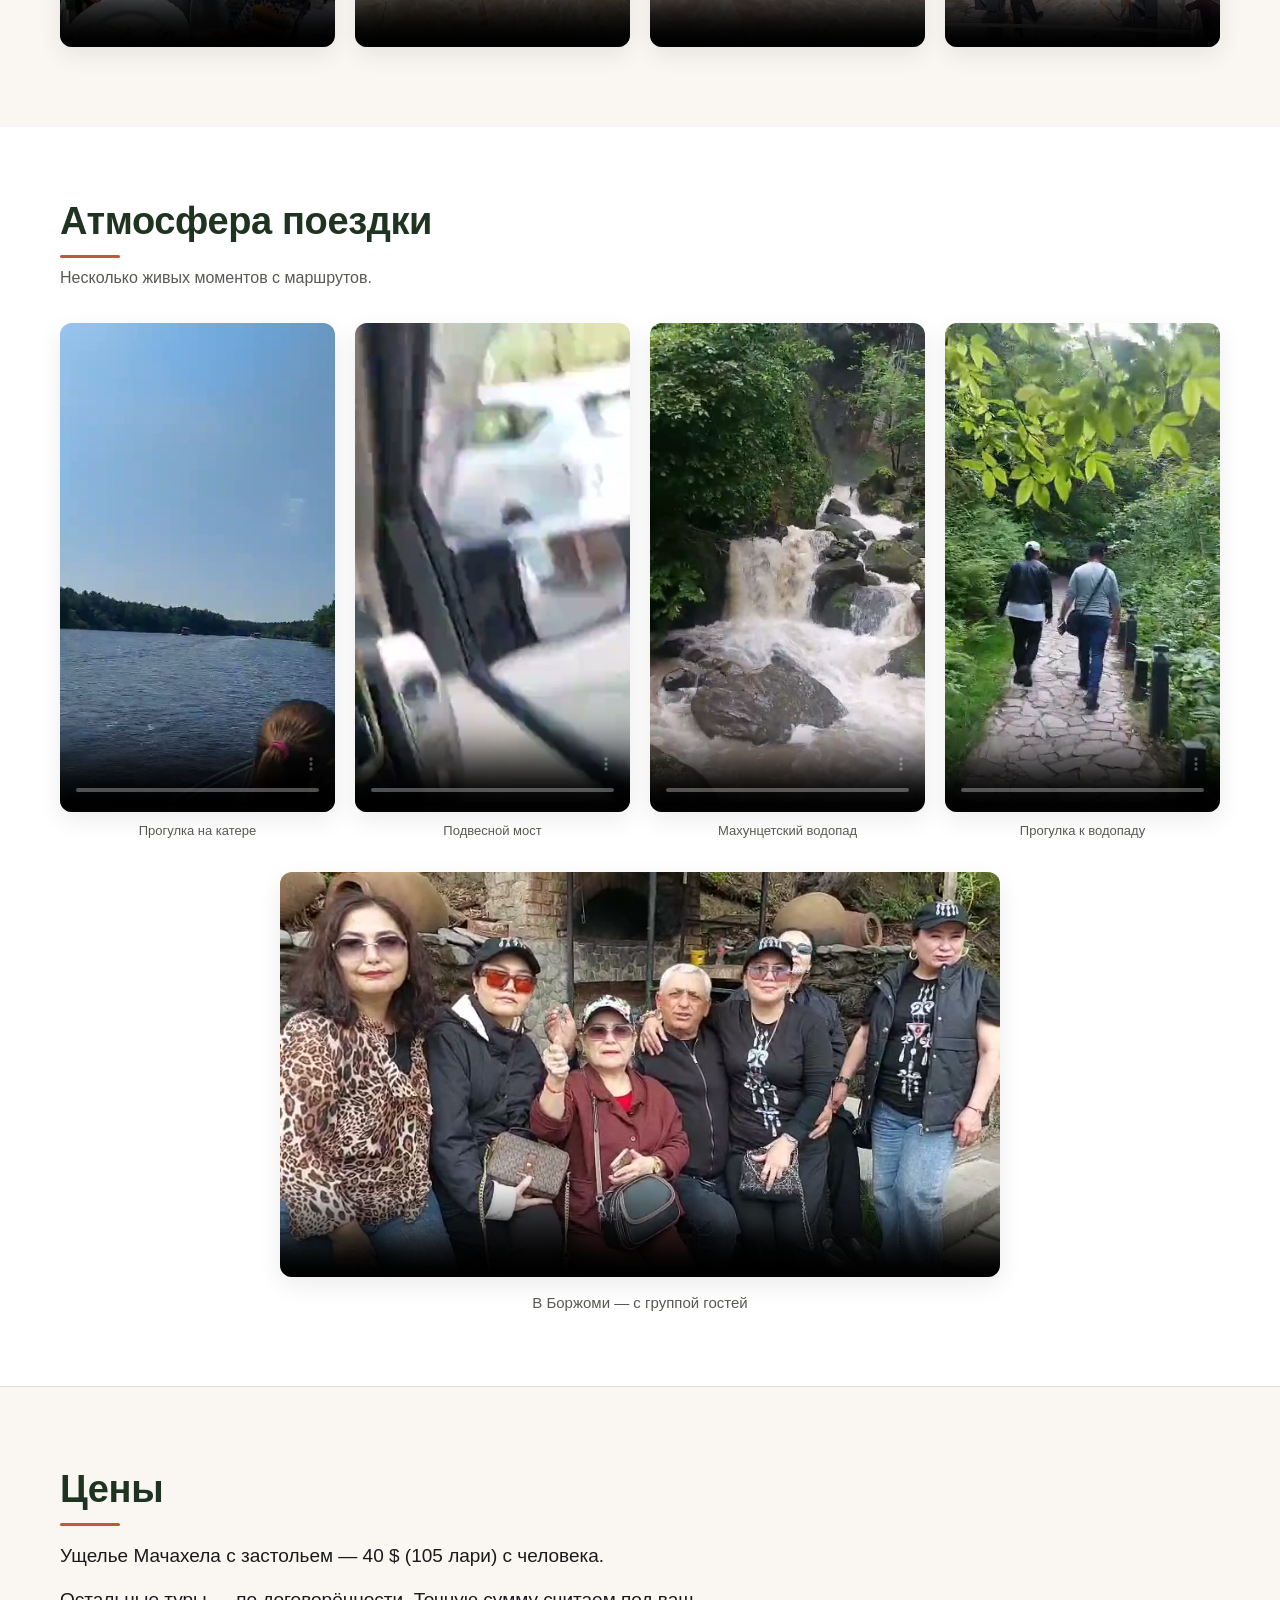
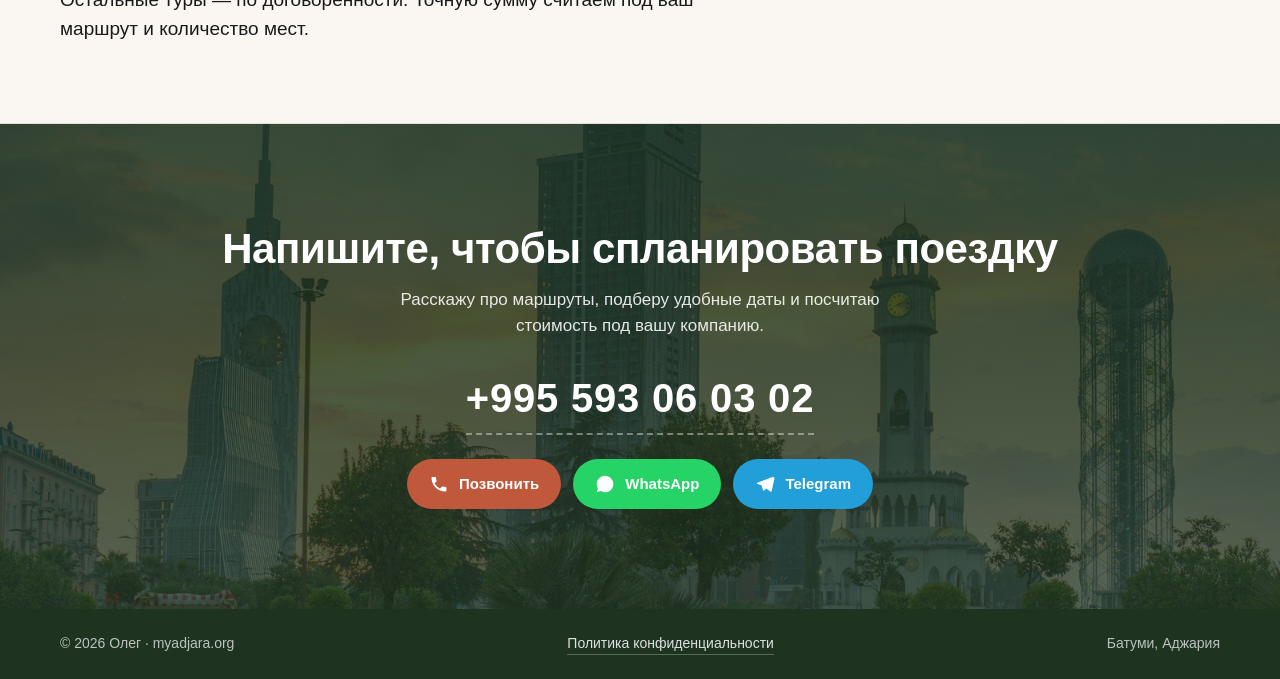
==== commit ac01daba: "Atmosphere: move "Прогулка на катере" to first position" ====
--- a/index.html
+++ b/index.html
@@ -221,6 +221,12 @@
     <p class="section-lead">Несколько живых моментов с маршрутов.</p>
     <div class="atmosphere__row atmosphere__row--four">
       <figure class="atmosphere__clip">
+        <video controls preload="metadata" playsinline poster="video/boat-poster.jpg">
+          <source src="video/boat.mp4" type="video/mp4">
+        </video>
+        <figcaption>Прогулка на катере</figcaption>
+      </figure>
+      <figure class="atmosphere__clip">
         <video controls preload="metadata" playsinline poster="video/clip5-poster.jpg">
           <source src="video/clip5.mp4" type="video/mp4">
         </video>
@@ -231,12 +237,6 @@
           <source src="video/mah.mp4" type="video/mp4">
         </video>
         <figcaption>Махунцетский водопад</figcaption>
-      </figure>
-      <figure class="atmosphere__clip">
-        <video controls preload="metadata" playsinline poster="video/boat-poster.jpg">
-          <source src="video/boat.mp4" type="video/mp4">
-        </video>
-        <figcaption>Прогулка на катере</figcaption>
       </figure>
       <figure class="atmosphere__clip">
         <video controls preload="metadata" playsinline poster="video/waterfall-poster.jpg">
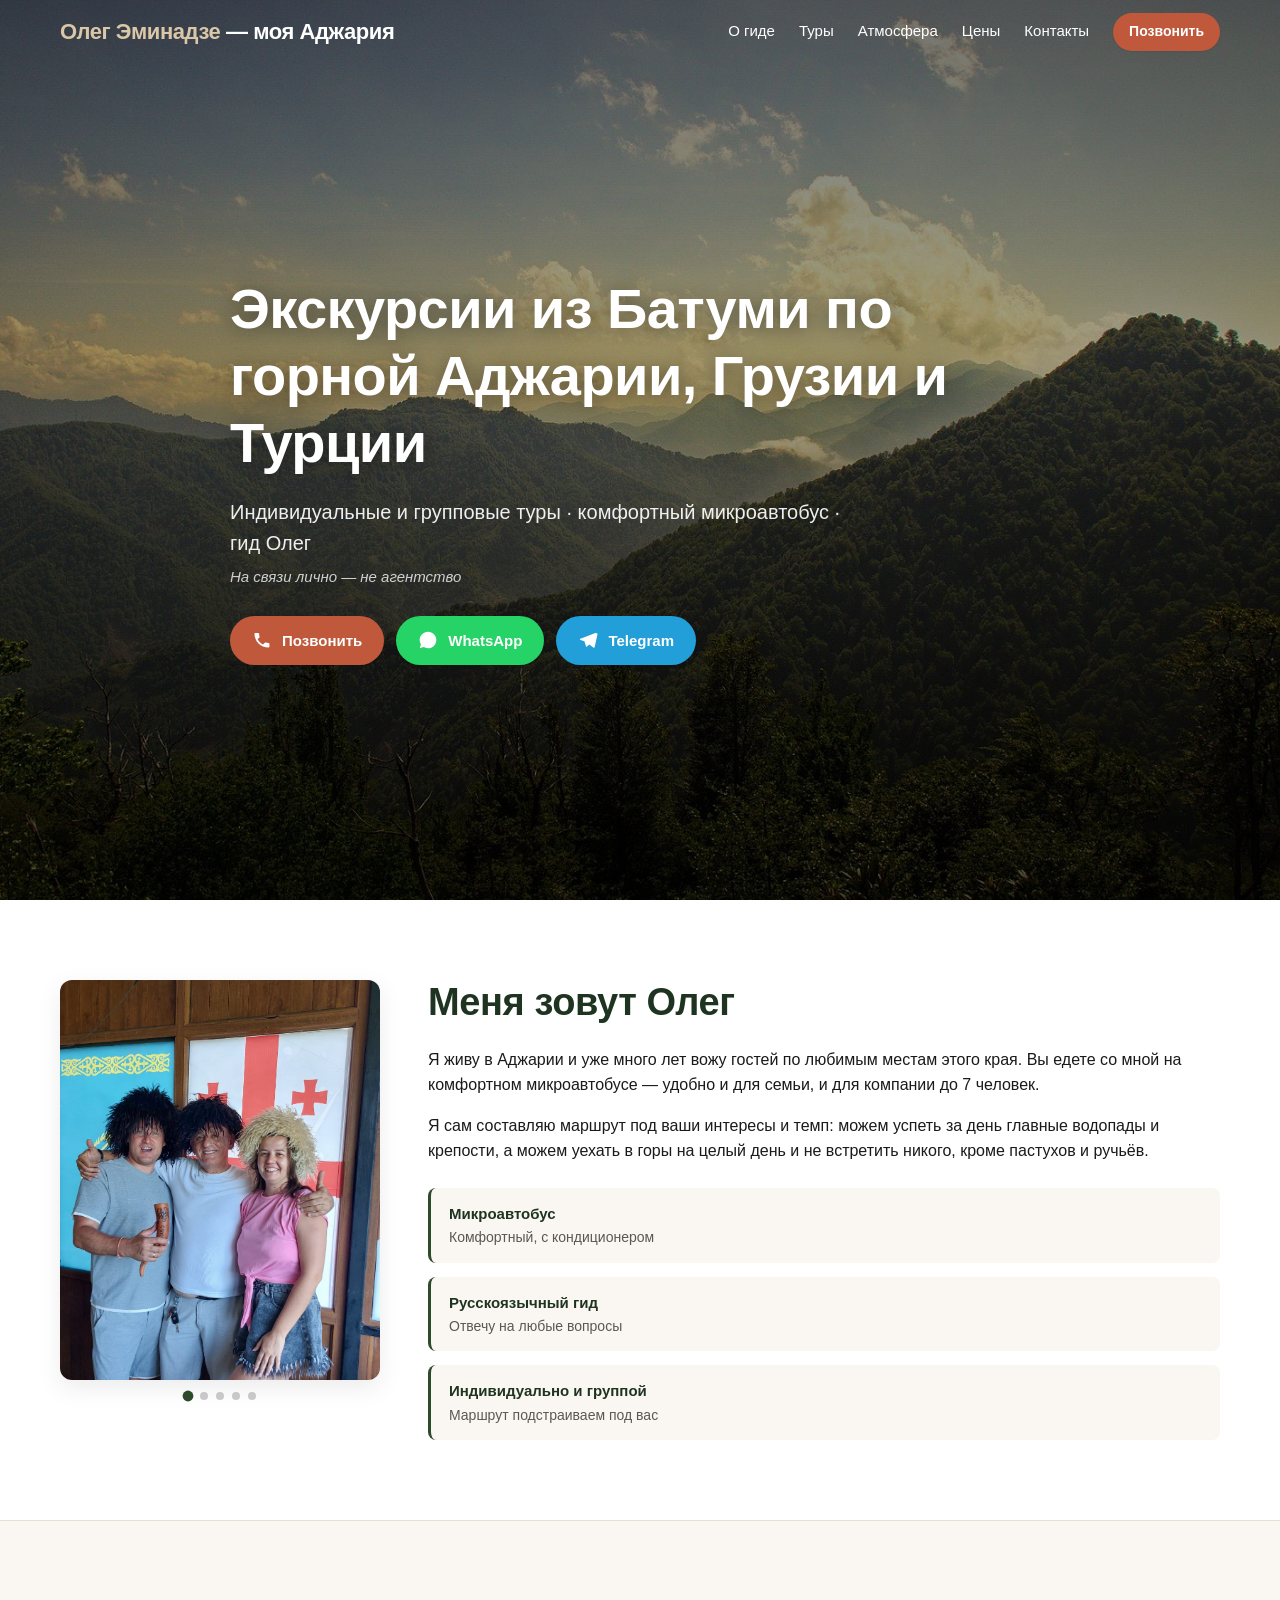
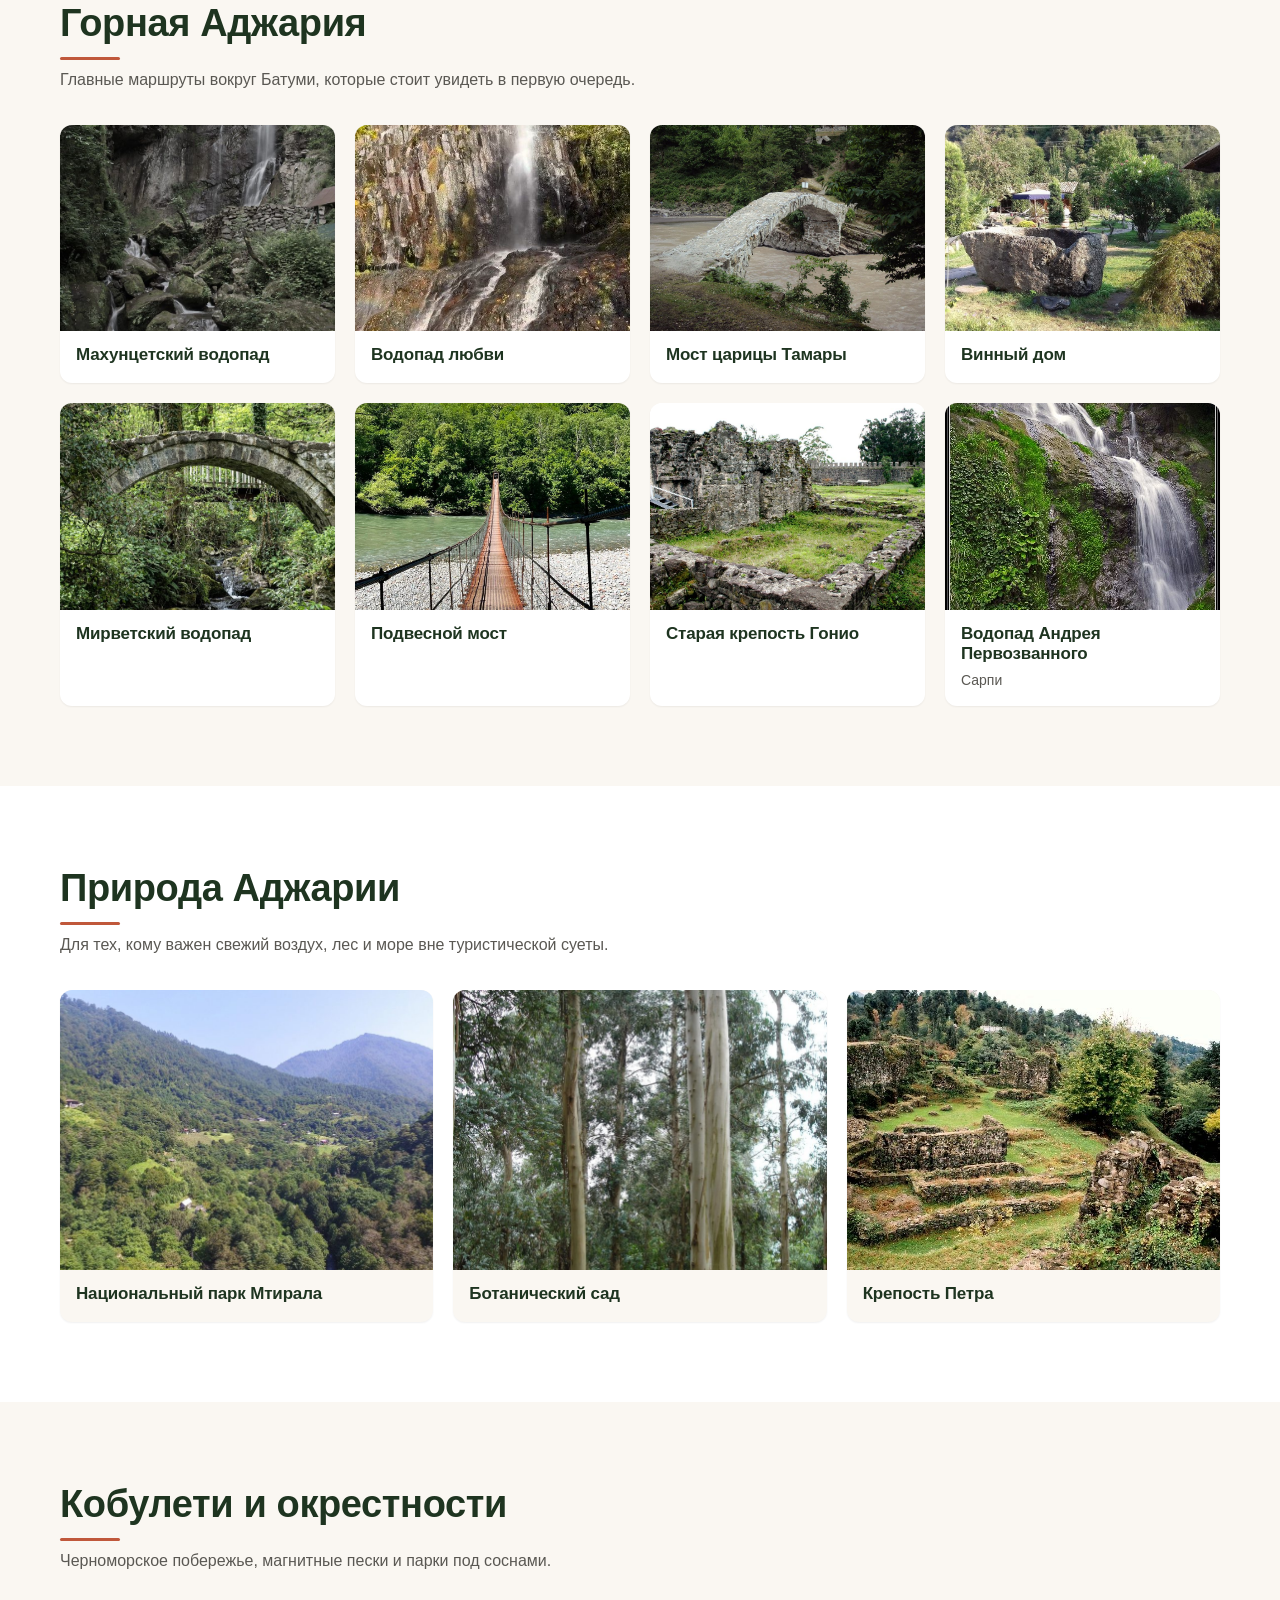
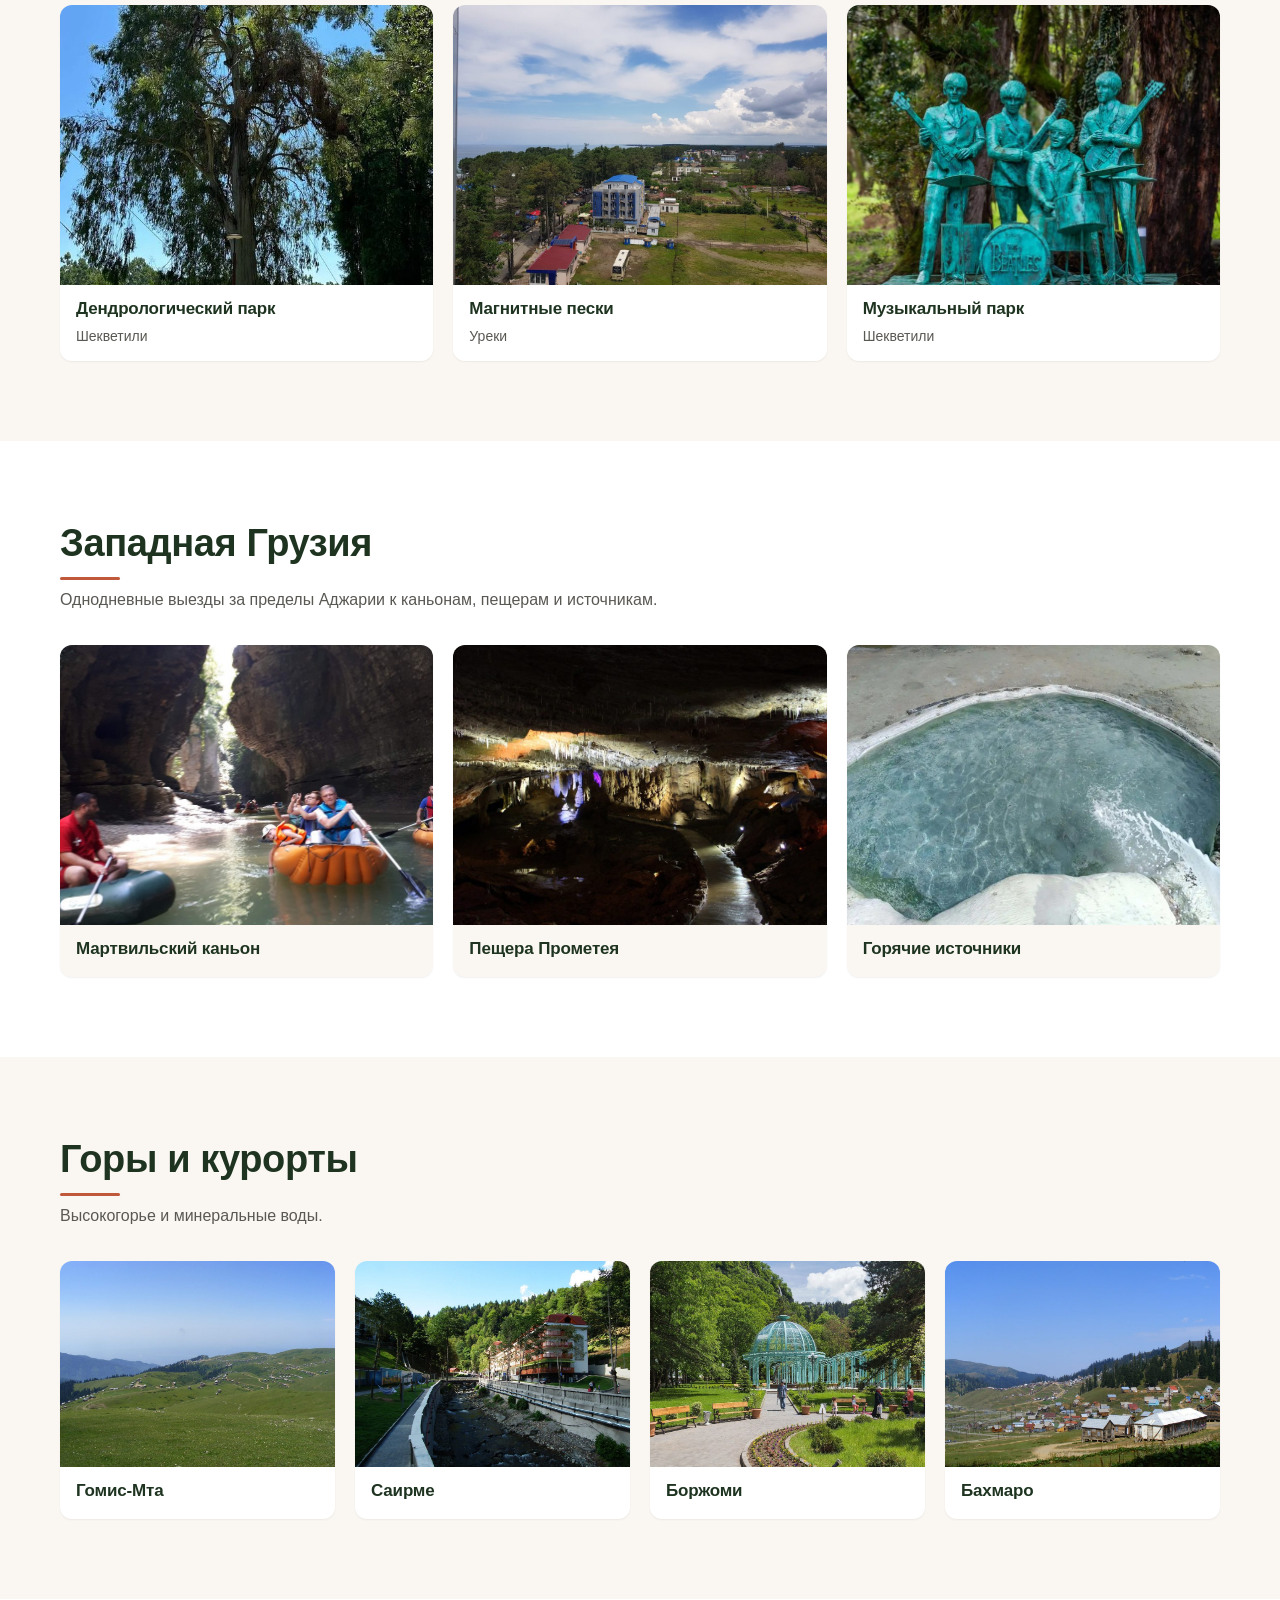
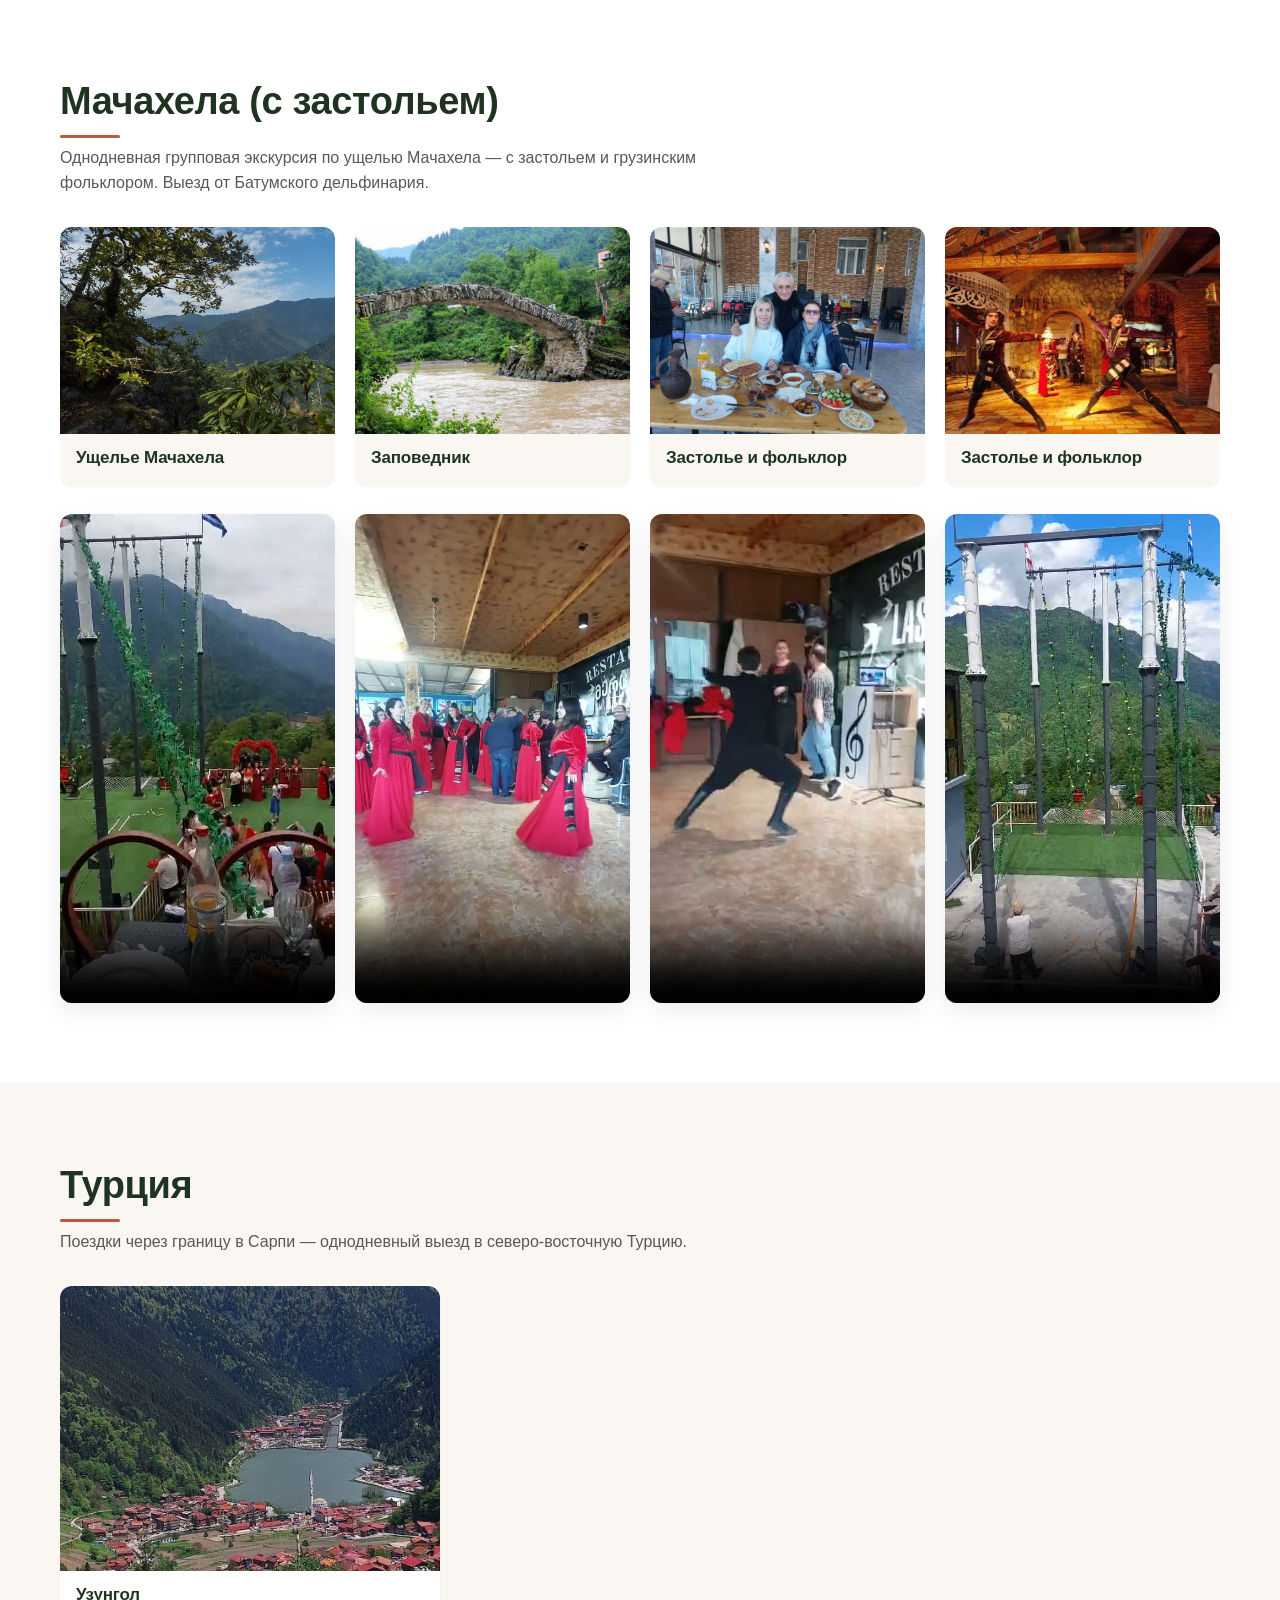
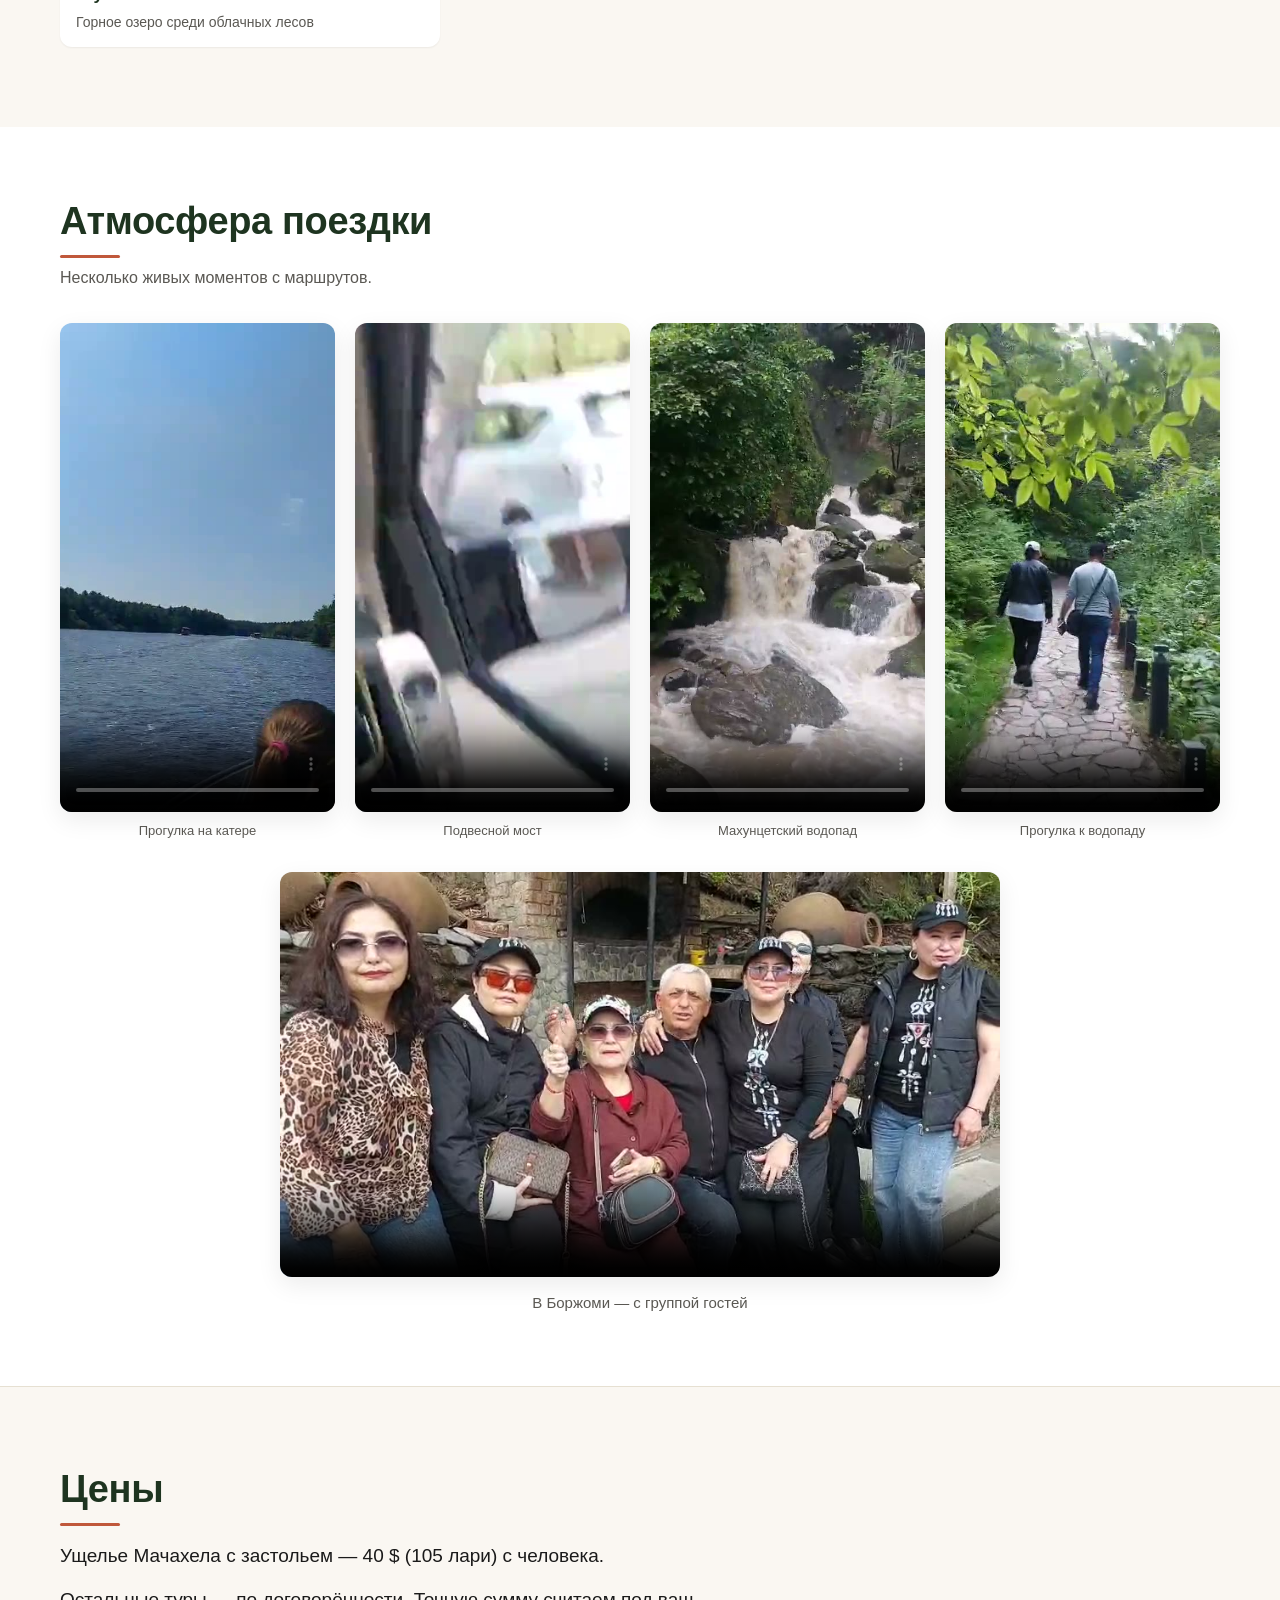
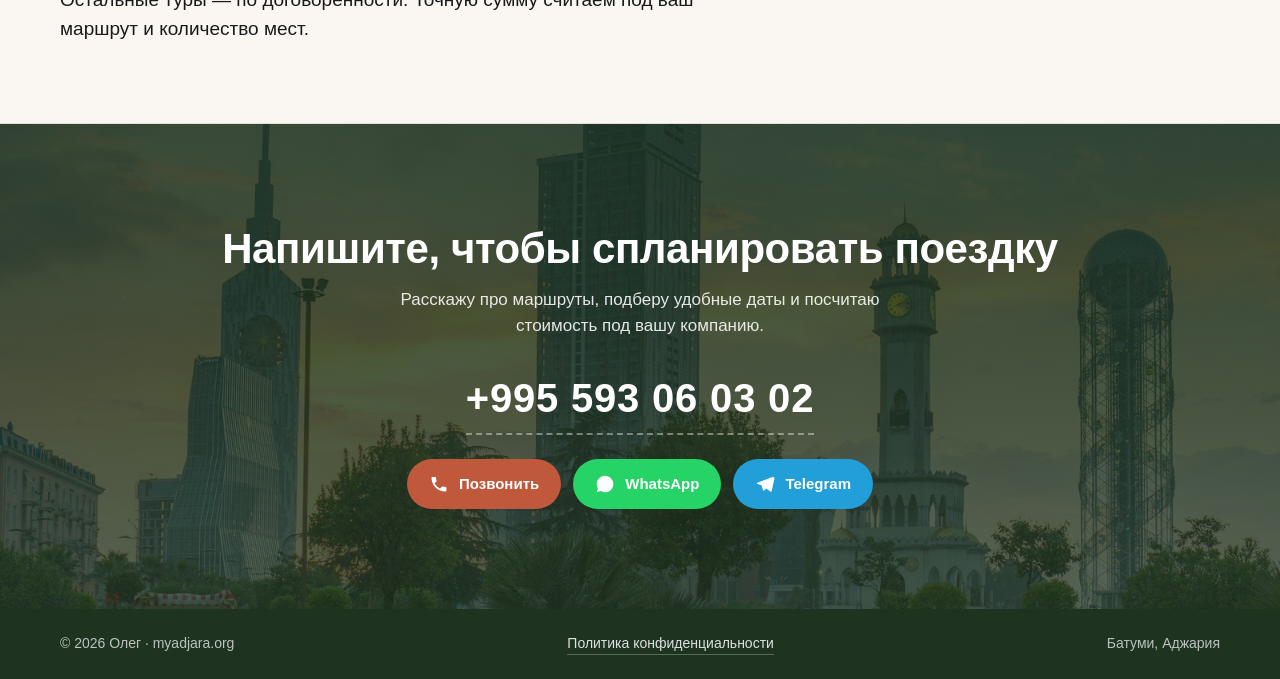
==== commit 34c0a375: "Move Турция to the very bottom (after Machakhela)" ====
--- a/index.html
+++ b/index.html
@@ -168,17 +168,7 @@
     </div>
   </section>
 
-  <section class="tours tours--alt" id="turkey">
-    <div class="container">
-      <h2 class="section-title">Турция</h2>
-      <p class="section-lead">Поездки через границу в Сарпи — однодневный выезд в северо-восточную Турцию.</p>
-      <div class="grid" style="grid-template-columns: repeat(auto-fit, minmax(260px, 380px));">
-        <article class="card"><img src="img/turk.jpg" alt="Узунгол" loading="lazy"><h3>Узунгол</h3><p class="card__sub">Горное озеро среди облачных лесов</p></article>
-      </div>
-    </div>
-  </section>
-
-  <section class="tours" id="machakhela">
+  <section class="tours tours--alt" id="machakhela">
     <div class="container">
       <h2 class="section-title">Мачахела (с застольем)</h2>
       <p class="section-lead">Однодневная групповая экскурсия по ущелью Мачахела — с застольем и грузинским фольклором. Выезд от Батумского дельфинария.</p>
@@ -209,6 +199,16 @@
             <source src="video/clip3.mp4" type="video/mp4">
           </video>
         </figure>
+      </div>
+    </div>
+  </section>
+
+  <section class="tours" id="turkey">
+    <div class="container">
+      <h2 class="section-title">Турция</h2>
+      <p class="section-lead">Поездки через границу в Сарпи — однодневный выезд в северо-восточную Турцию.</p>
+      <div class="grid" style="grid-template-columns: repeat(auto-fit, minmax(260px, 380px));">
+        <article class="card"><img src="img/turk.jpg" alt="Узунгол" loading="lazy"><h3>Узунгол</h3><p class="card__sub">Горное озеро среди облачных лесов</p></article>
       </div>
     </div>
   </section>
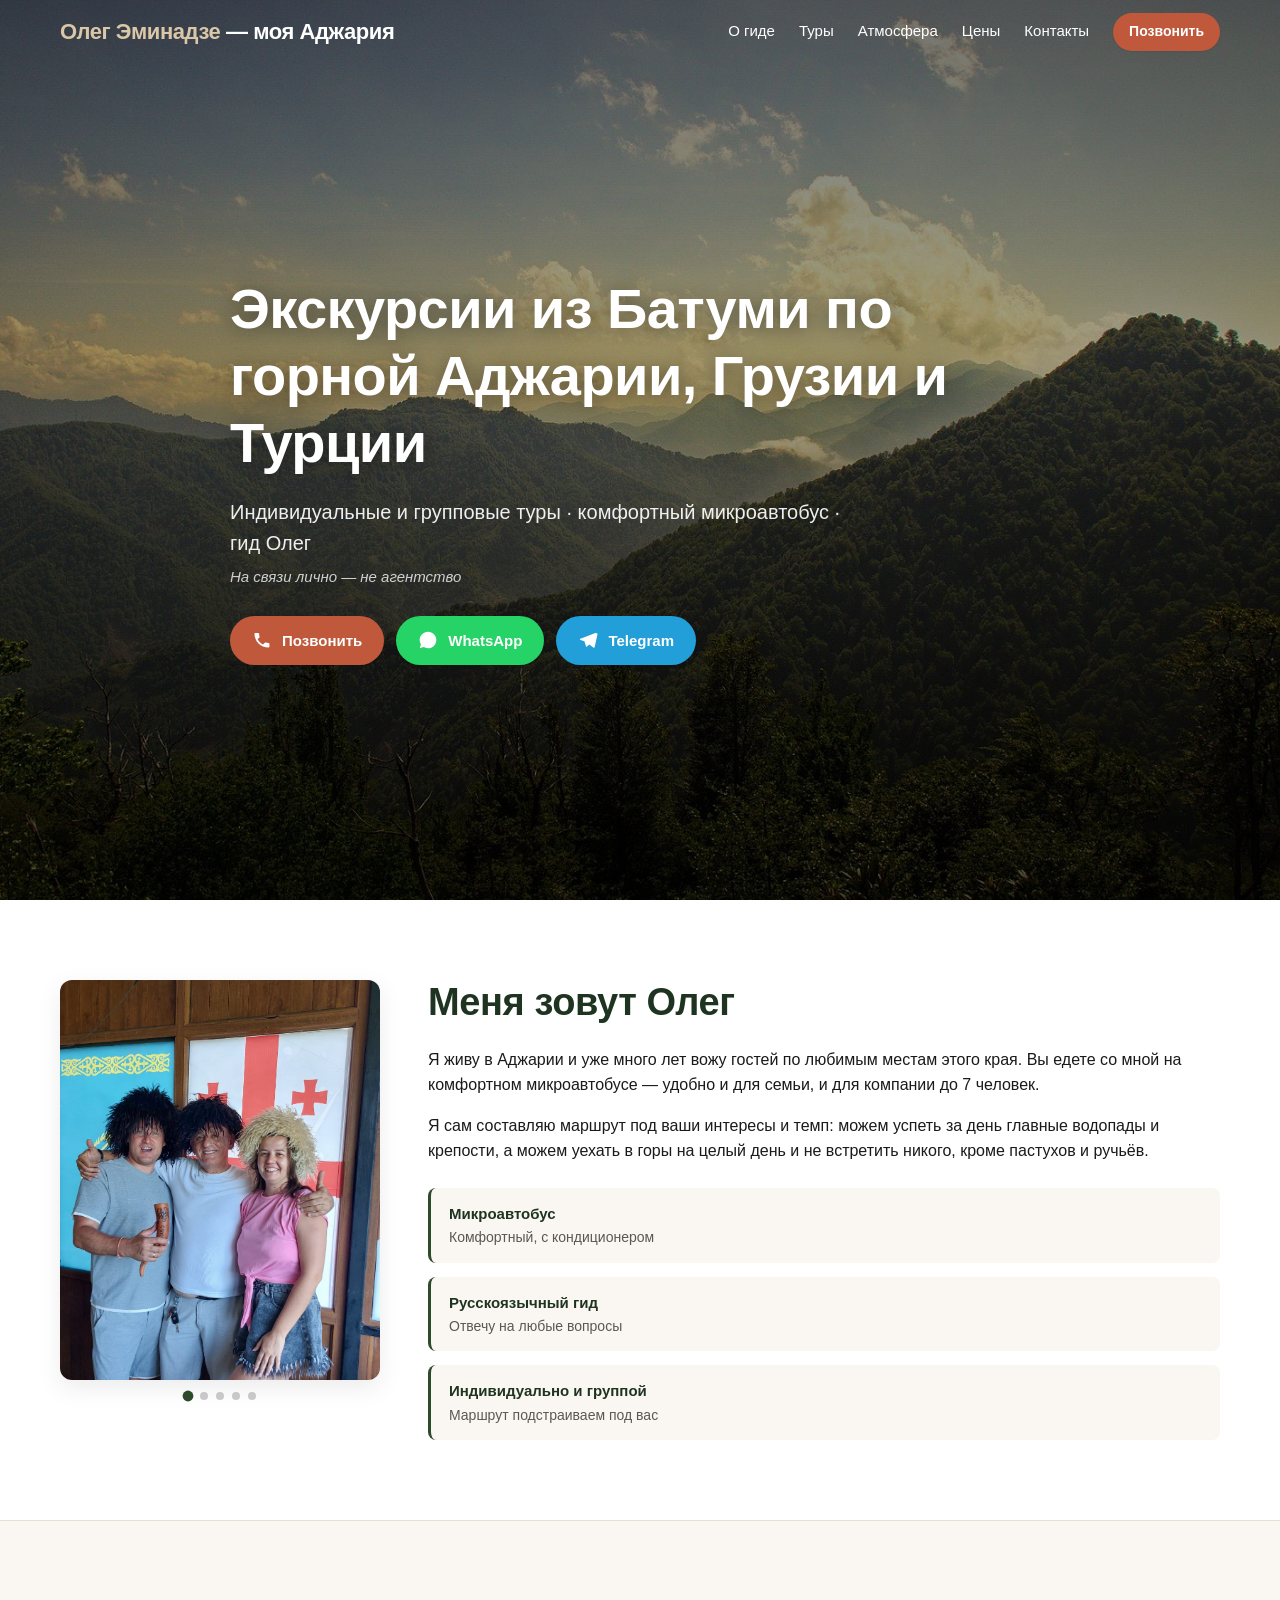
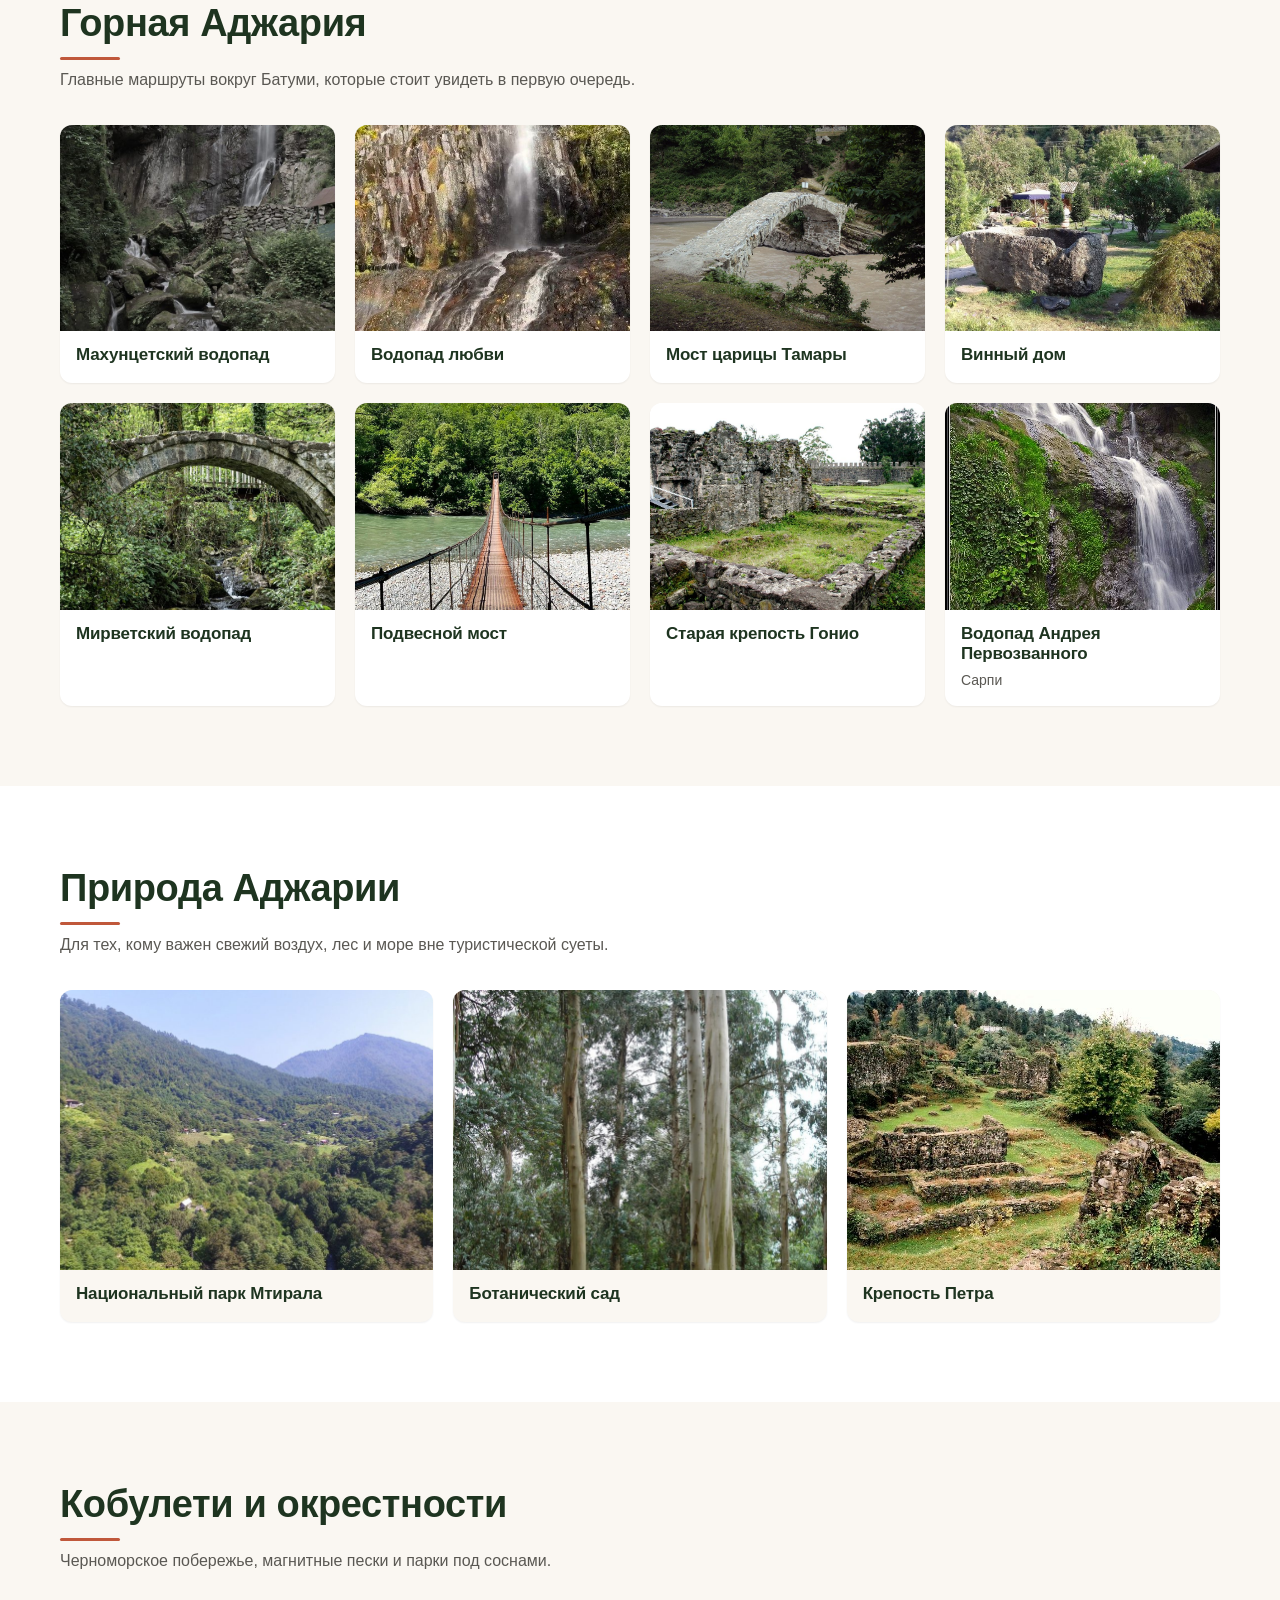
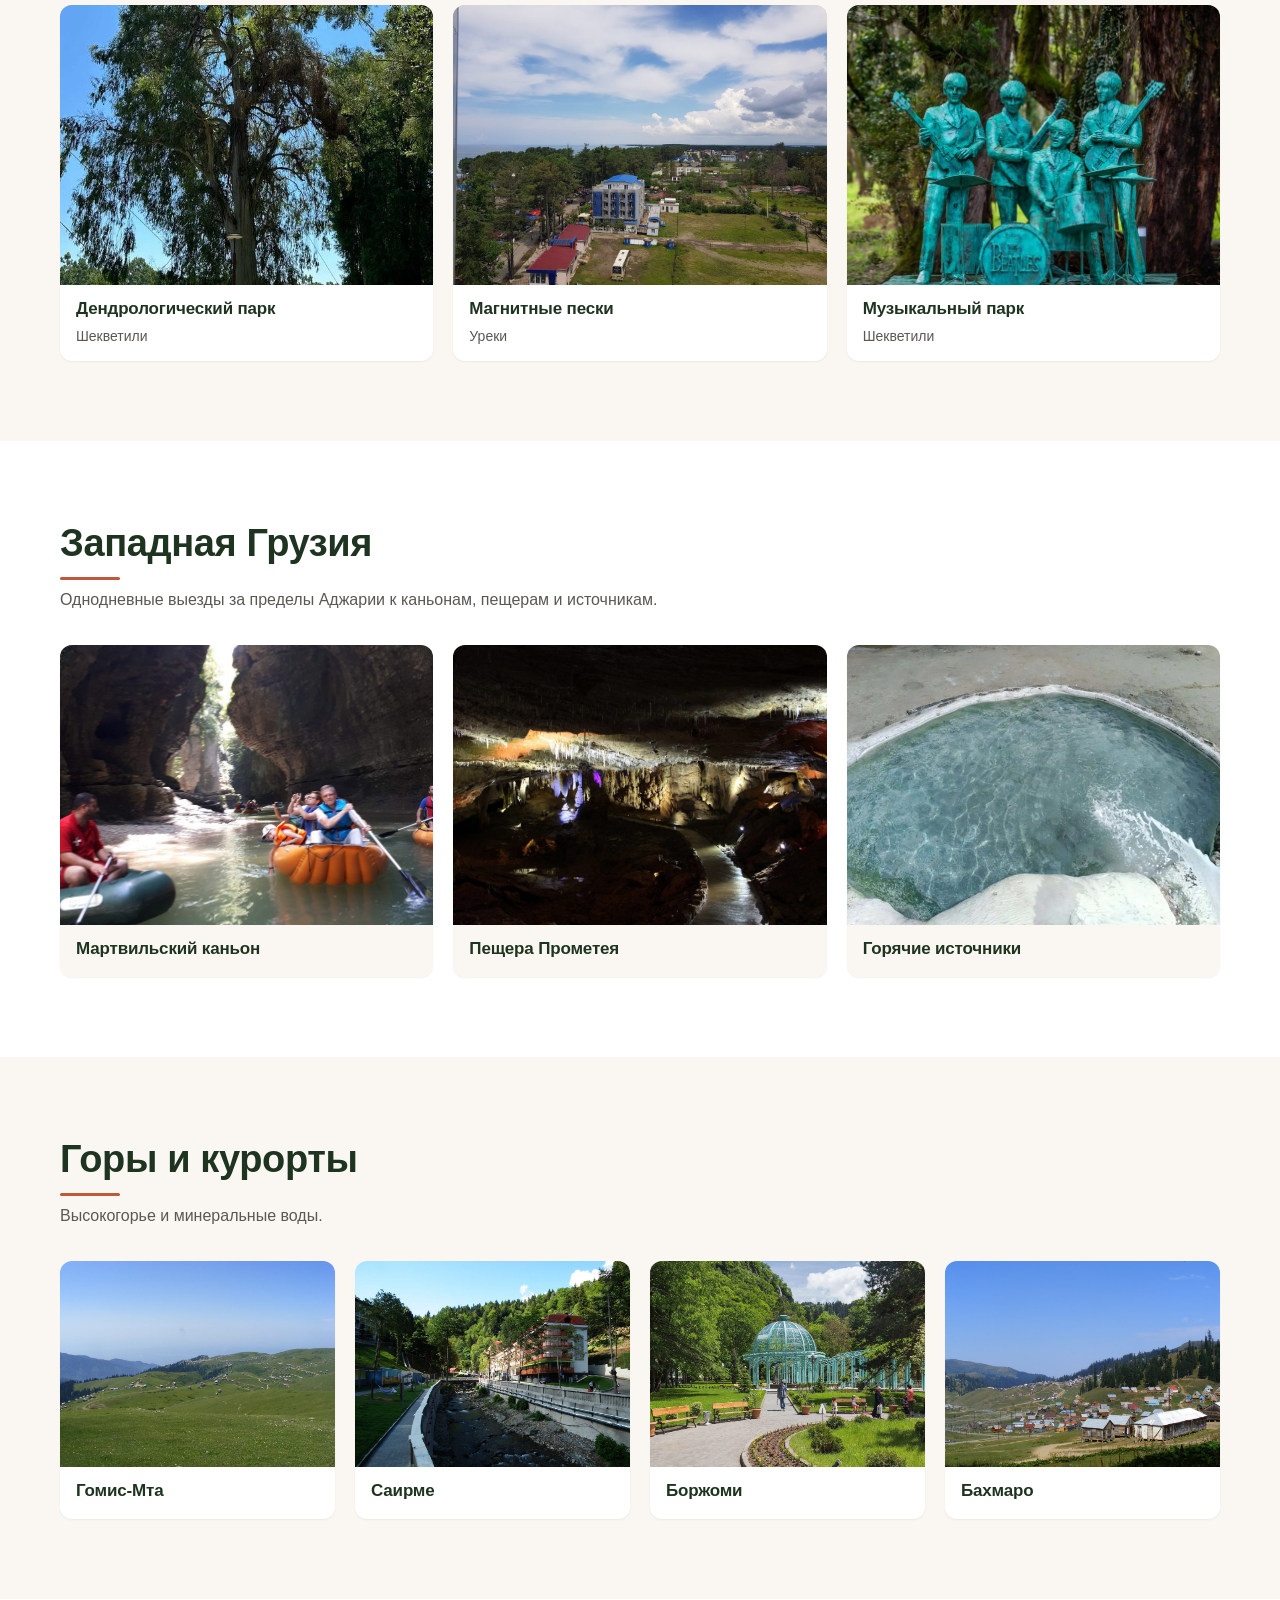
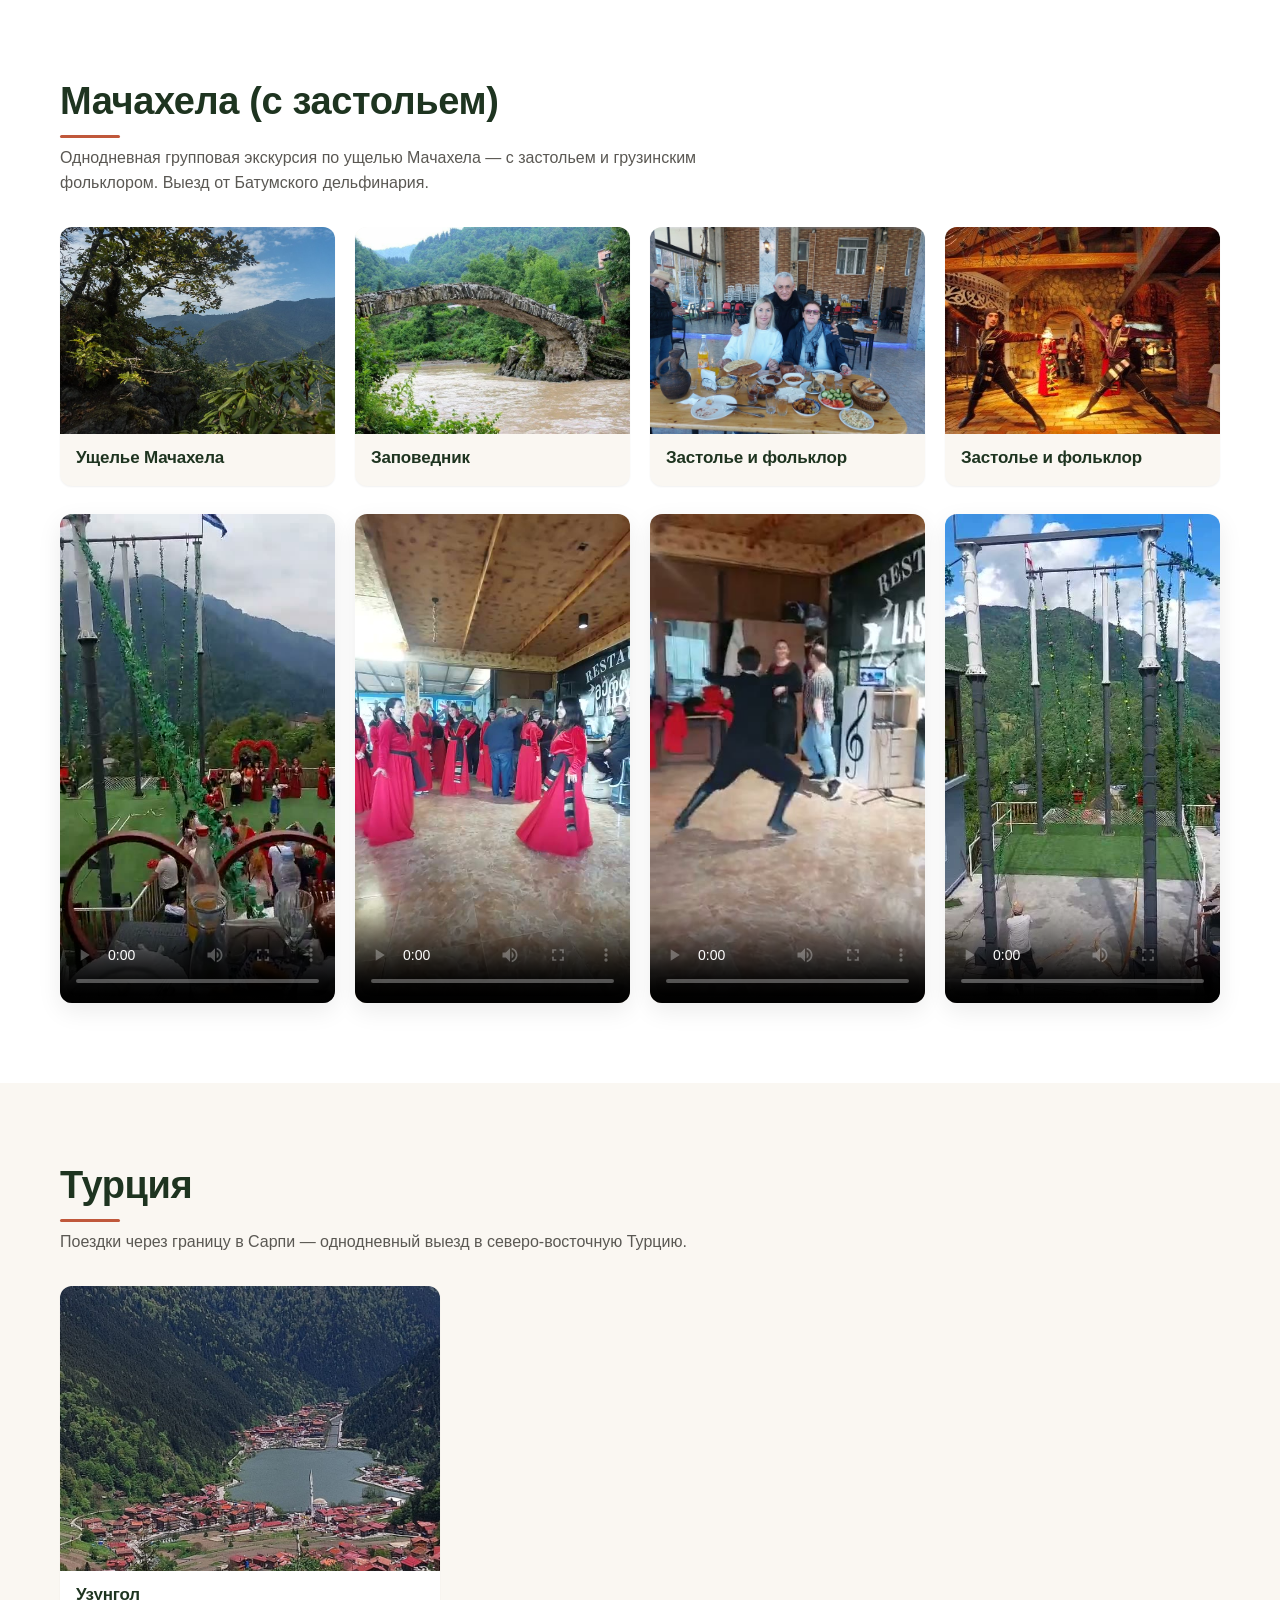
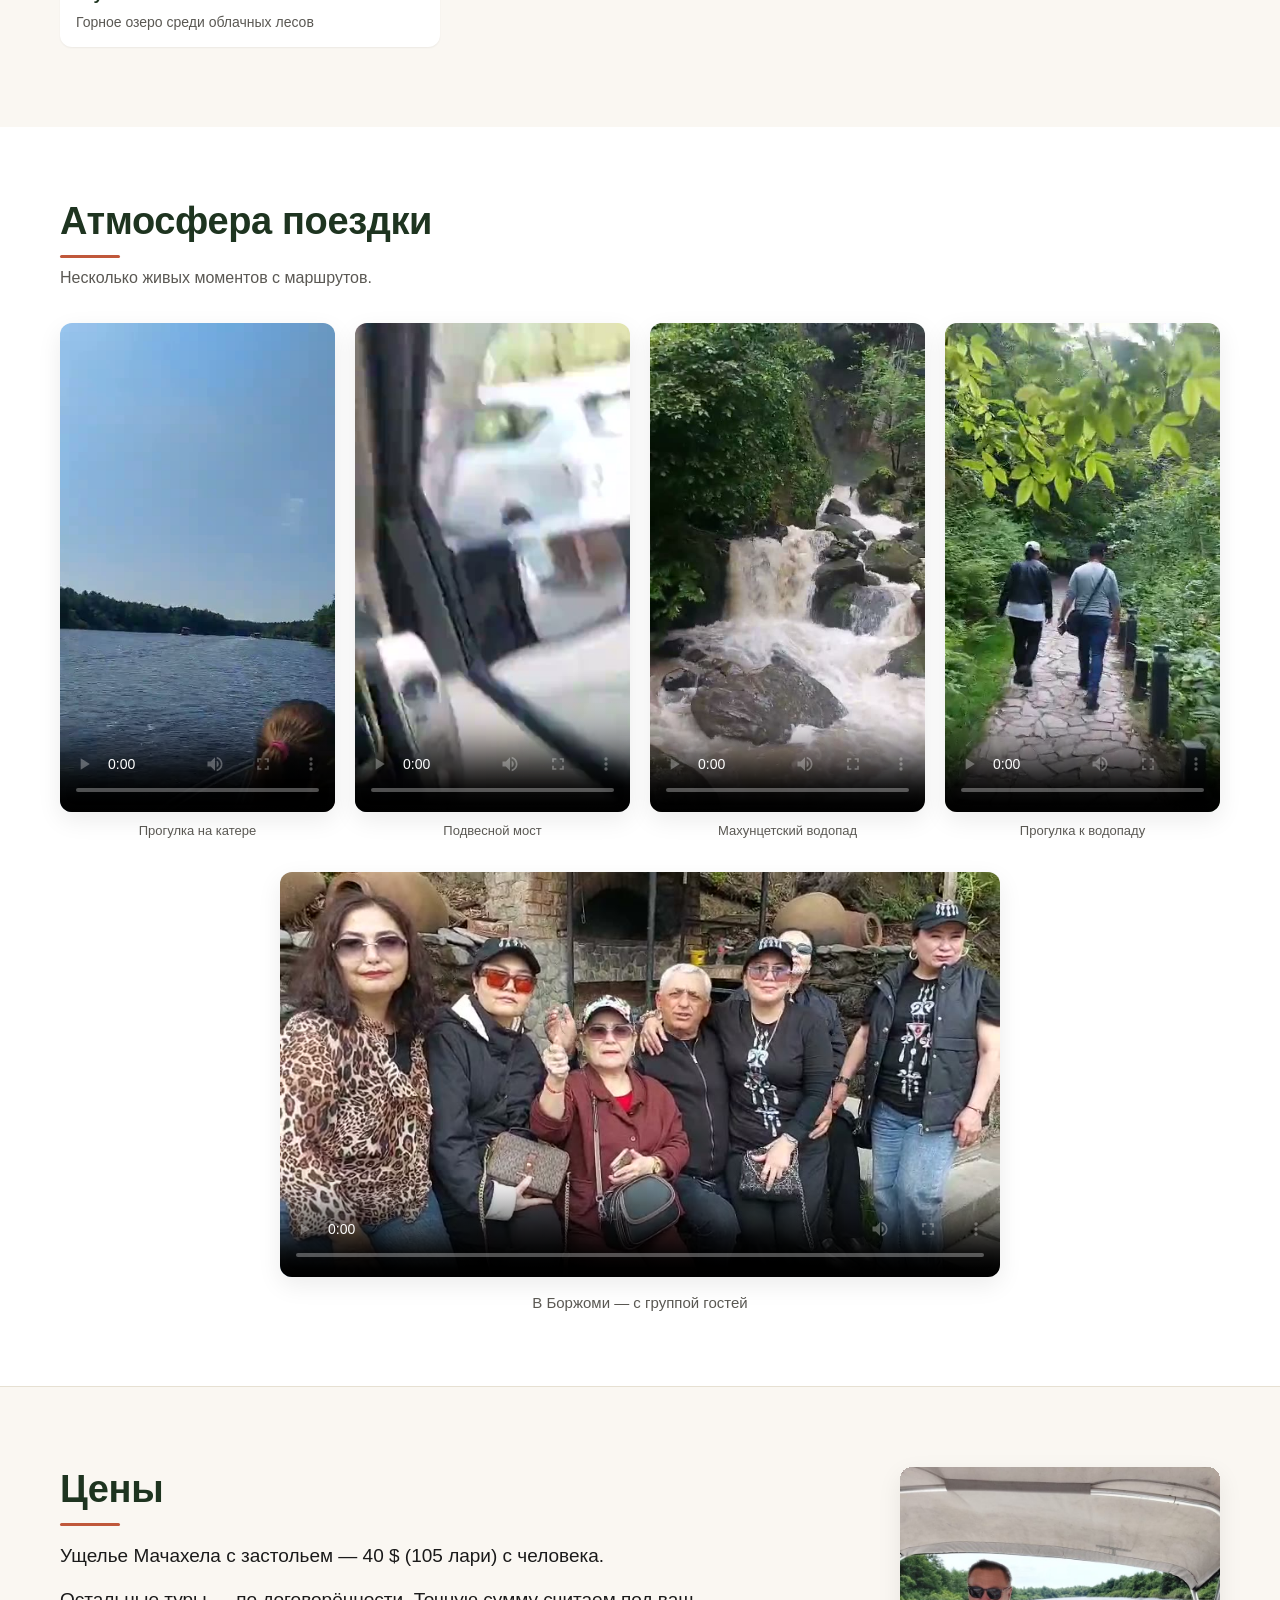
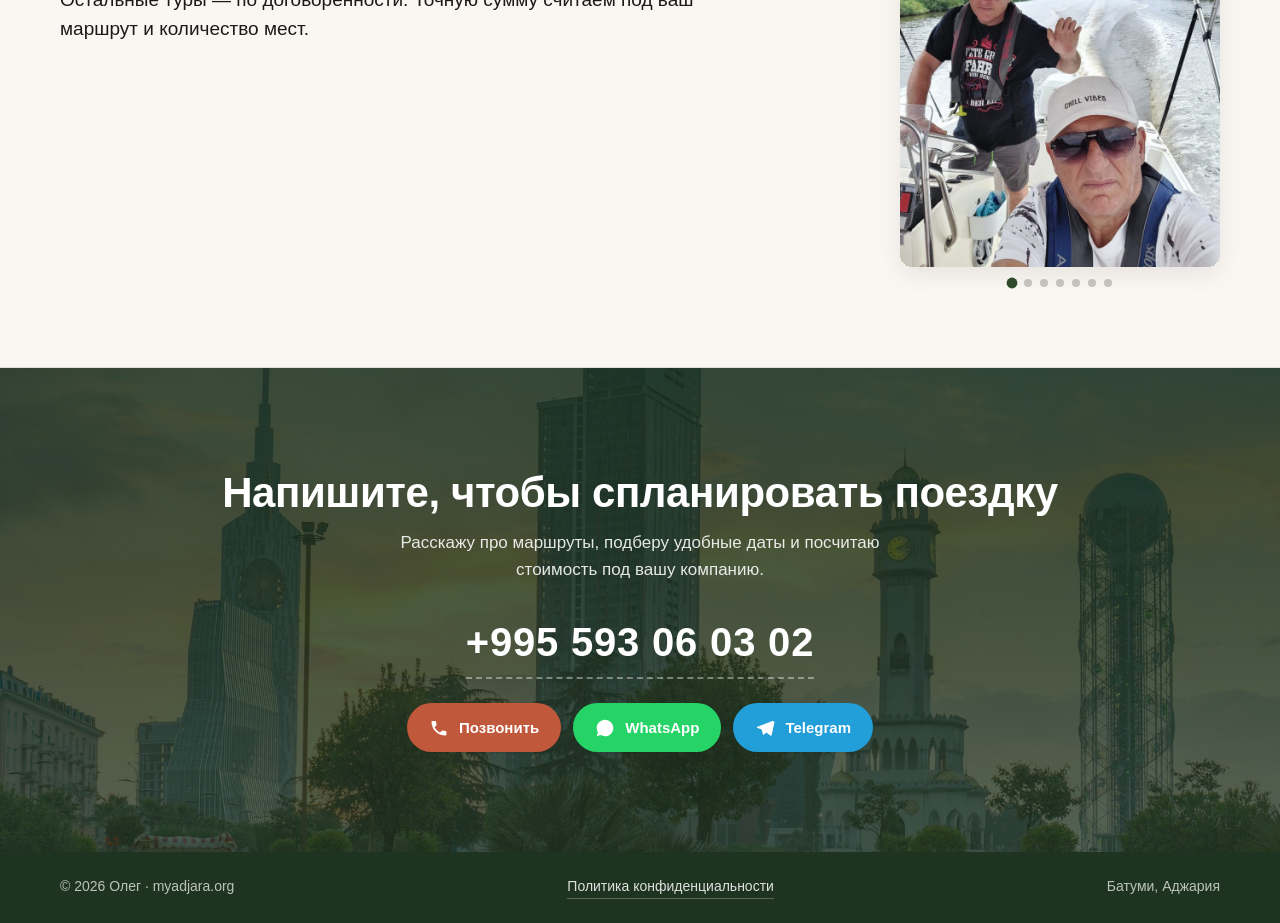
==== commit 37f2d660: "Prices: add o1–o7 photo slider on the right (stacks below on mobile) - Photos resized to 750x1000, J" ====
--- a/index.html
+++ b/index.html
@@ -10,7 +10,7 @@
   <meta property="og:image" content="https://myadjara.org/img/hero.jpg">
   <meta property="og:url" content="https://myadjara.org/">
   <meta property="og:type" content="website">
-  <link rel="stylesheet" href="styles.css?v=21">
+  <link rel="stylesheet" href="styles.css?v=22">
   <!-- Yandex.Metrika counter -->
   <script type="text/javascript">
     (function(m,e,t,r,i,k,a){
@@ -255,10 +255,24 @@
 </section>
 
 <section class="prices" id="prices">
-  <div class="container">
-    <h2 class="section-title">Цены</h2>
-    <p class="prices__note">Ущелье Мачахела с застольем — 40 $ (105 лари) с человека.</p>
-    <p class="prices__note">Остальные туры — по договорённости. Точную сумму считаем под ваш маршрут и количество мест.</p>
+  <div class="container prices__grid">
+    <div class="prices__text">
+      <h2 class="section-title">Цены</h2>
+      <p class="prices__note">Ущелье Мачахела с застольем — 40 $ (105 лари) с человека.</p>
+      <p class="prices__note">Остальные туры — по договорённости. Точную сумму считаем под ваш маршрут и количество мест.</p>
+    </div>
+    <div class="prices__photo">
+      <div class="slider" id="pricesSlider">
+        <img src="img/o1.jpeg" alt="Фото из поездки" loading="lazy">
+        <img src="img/o2.jpeg" alt="Фото из поездки" loading="lazy">
+        <img src="img/o3.jpeg" alt="Фото из поездки" loading="lazy">
+        <img src="img/o4.jpeg" alt="Фото из поездки" loading="lazy">
+        <img src="img/o5.jpeg" alt="Фото из поездки" loading="lazy">
+        <img src="img/o6.jpeg" alt="Фото из поездки" loading="lazy">
+        <img src="img/o7.jpeg" alt="Фото из поездки" loading="lazy">
+      </div>
+      <div class="slider__dots" id="pricesDots" aria-hidden="true"></div>
+    </div>
   </div>
 </section>
 
@@ -332,7 +346,7 @@
     else if (href.includes('t.me')) ym(109086938, 'reachGoal', 'telegram');
   });
 
-  (function initSlider(slider, dotsBox) {
+  function initSlider(slider, dotsBox) {
     if (!slider || !dotsBox) return;
     const slides = slider.querySelectorAll('img');
     if (slides.length < 2) return;
@@ -355,7 +369,9 @@
         dots.forEach((d, idx) => d.classList.toggle('is-active', idx === i));
       });
     }, { passive: true });
-  })(document.getElementById('aboutSlider'), document.getElementById('aboutDots'));
+  }
+  initSlider(document.getElementById('aboutSlider'), document.getElementById('aboutDots'));
+  initSlider(document.getElementById('pricesSlider'), document.getElementById('pricesDots'));
 
   /* Cookie banner — temporarily disabled, keep for later
   const cookie = document.getElementById('cookie');
--- a/styles.css
+++ b/styles.css
@@ -380,6 +380,12 @@
   background: var(--bg);
   border-bottom: 1px solid var(--line);
 }
+.prices__grid {
+  display: grid;
+  grid-template-columns: 1fr 320px;
+  gap: 48px;
+  align-items: start;
+}
 .prices__note {
   font-size: clamp(17px, 2vw, 19px);
   color: var(--ink);
@@ -388,6 +394,10 @@
   line-height: 1.5;
 }
 
+@media (max-width: 900px) {
+  .prices__grid { grid-template-columns: 1fr; gap: 28px; }
+  .prices__photo { max-width: 320px; }
+}
 @media (max-width: 720px) {
   .prices { padding: 64px 0; }
 }
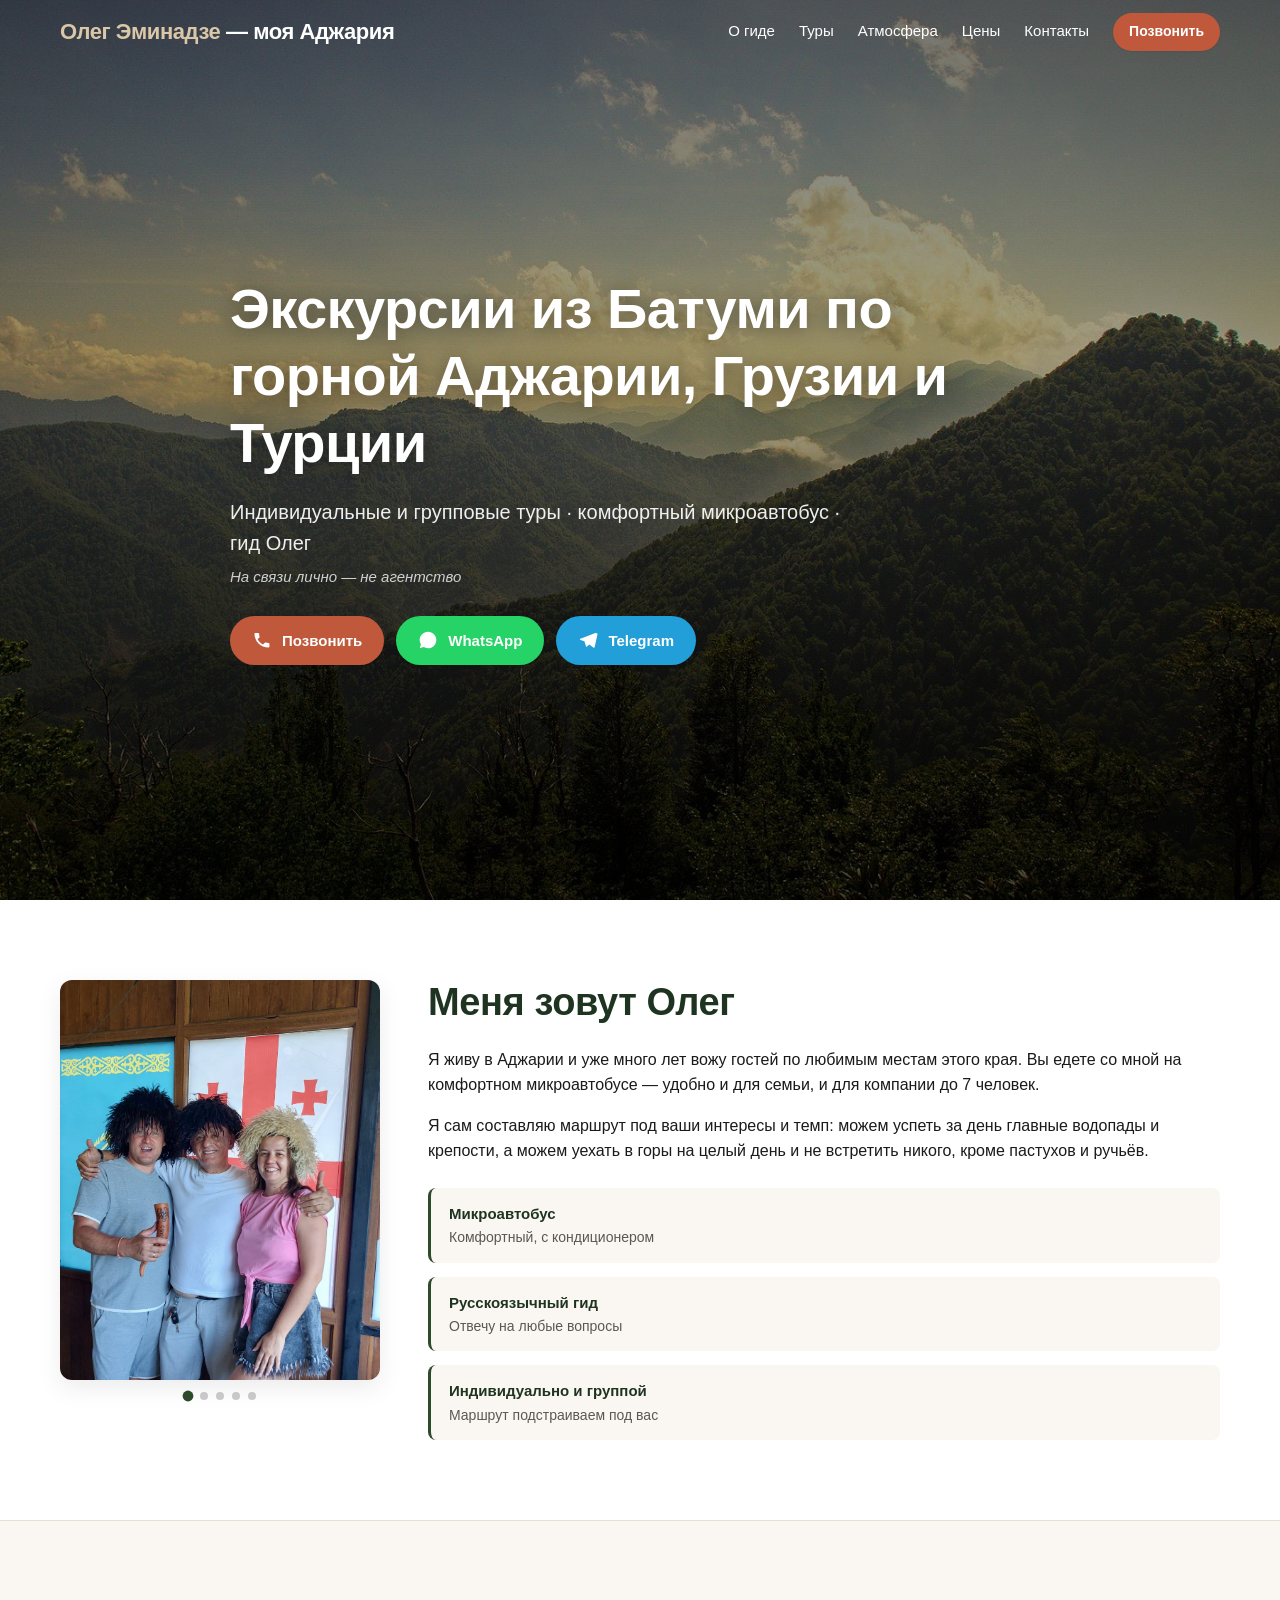
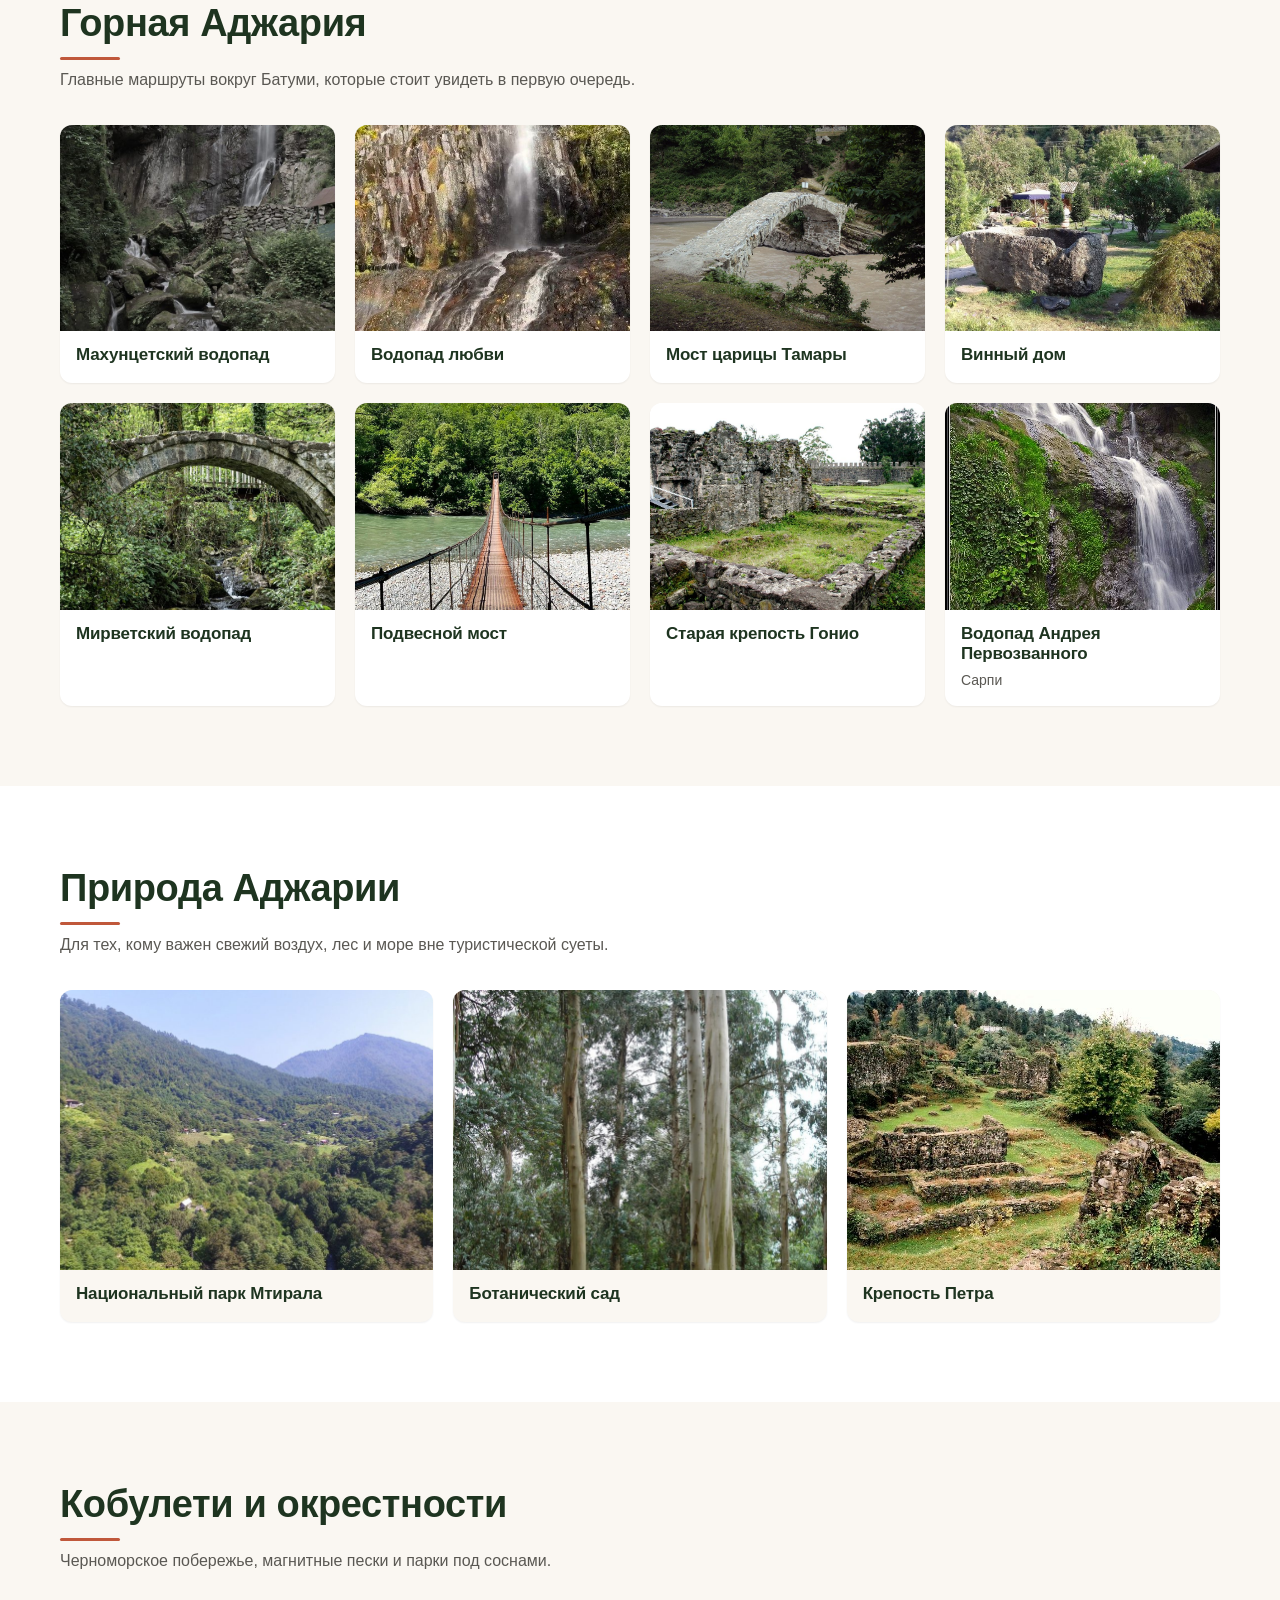
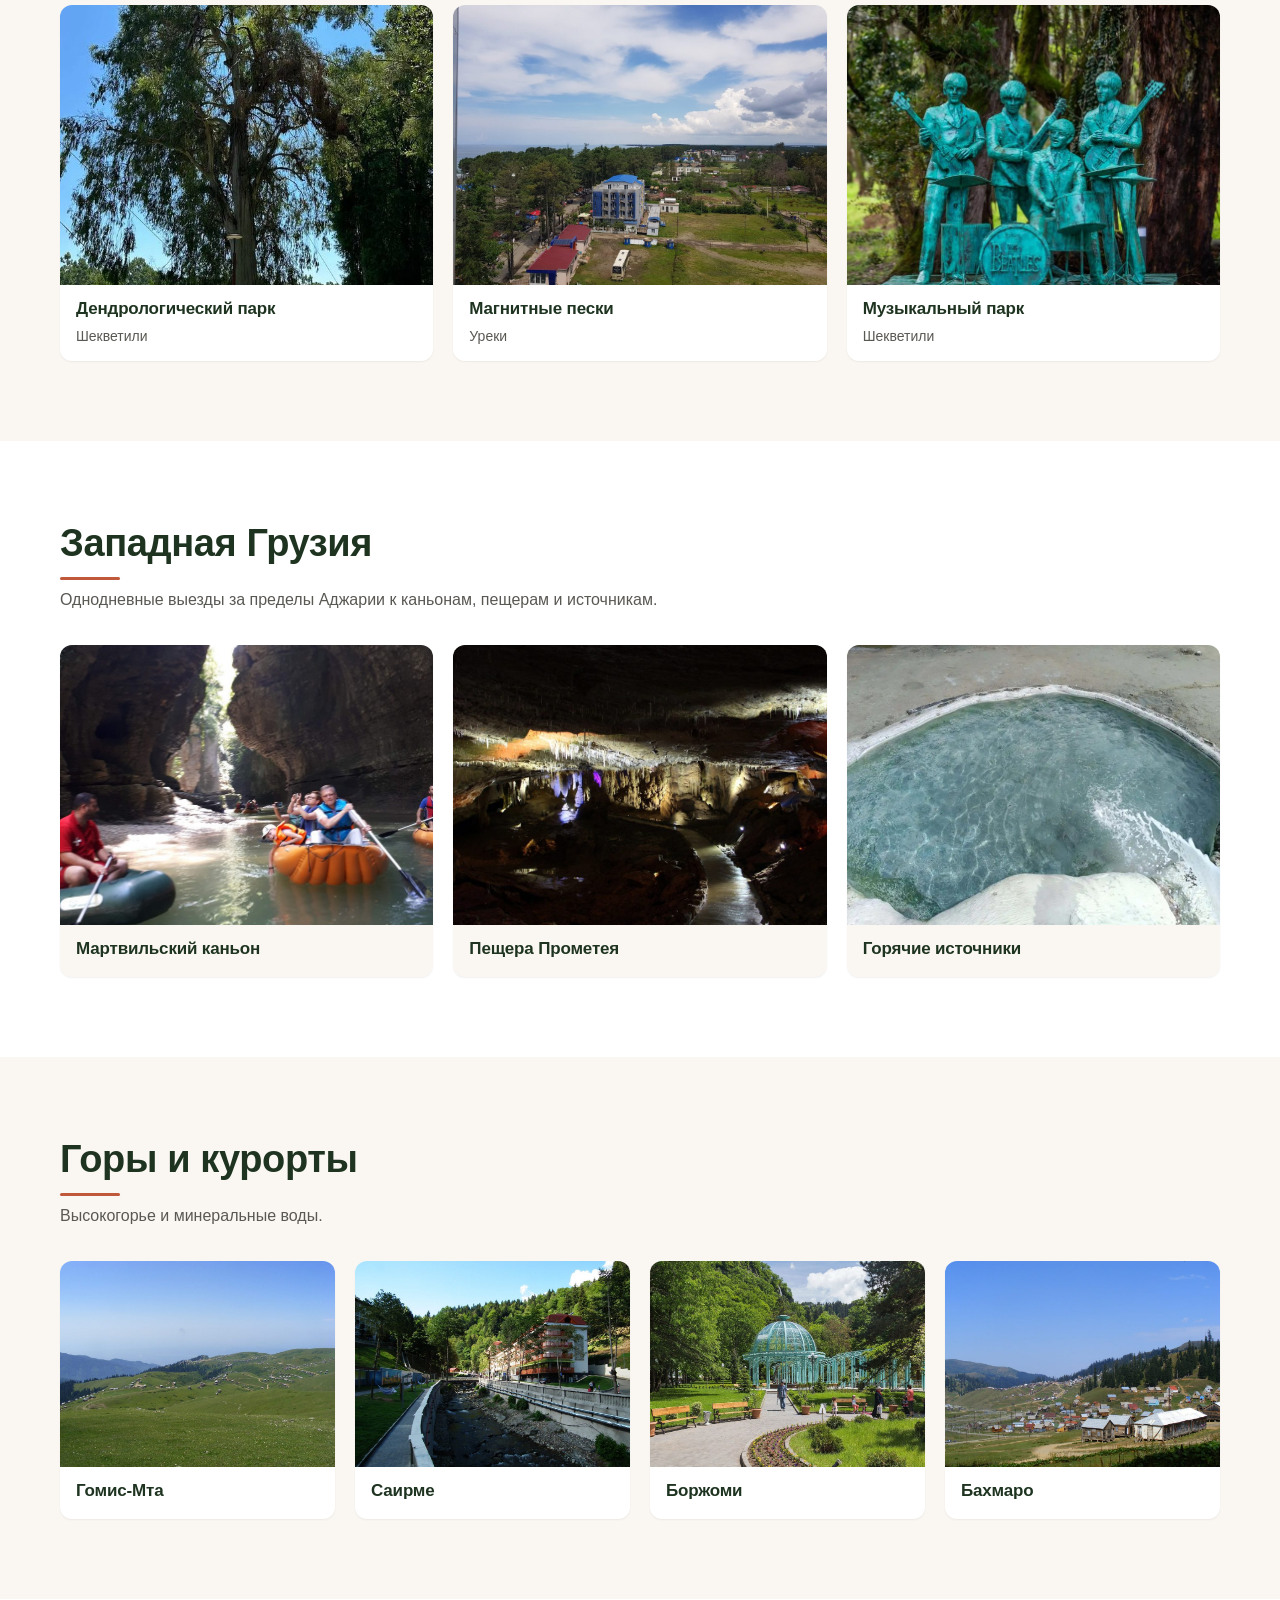
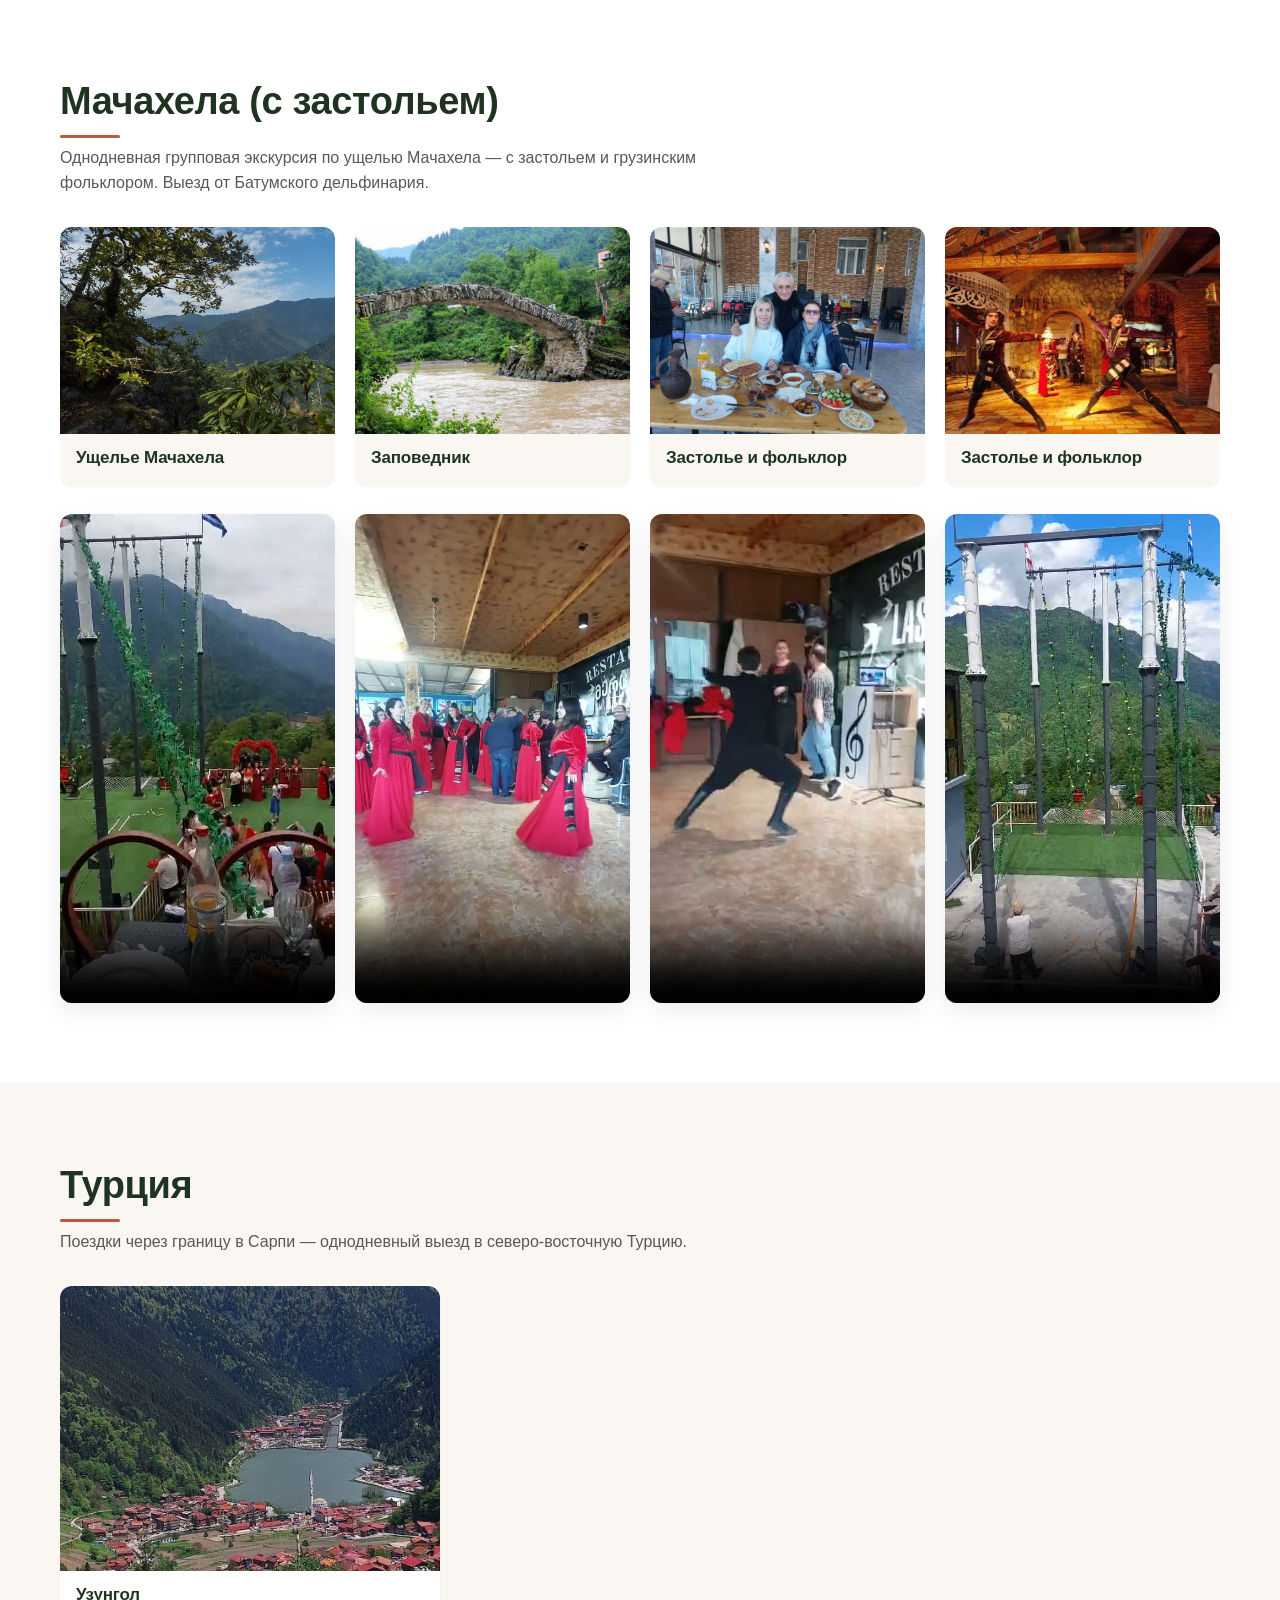
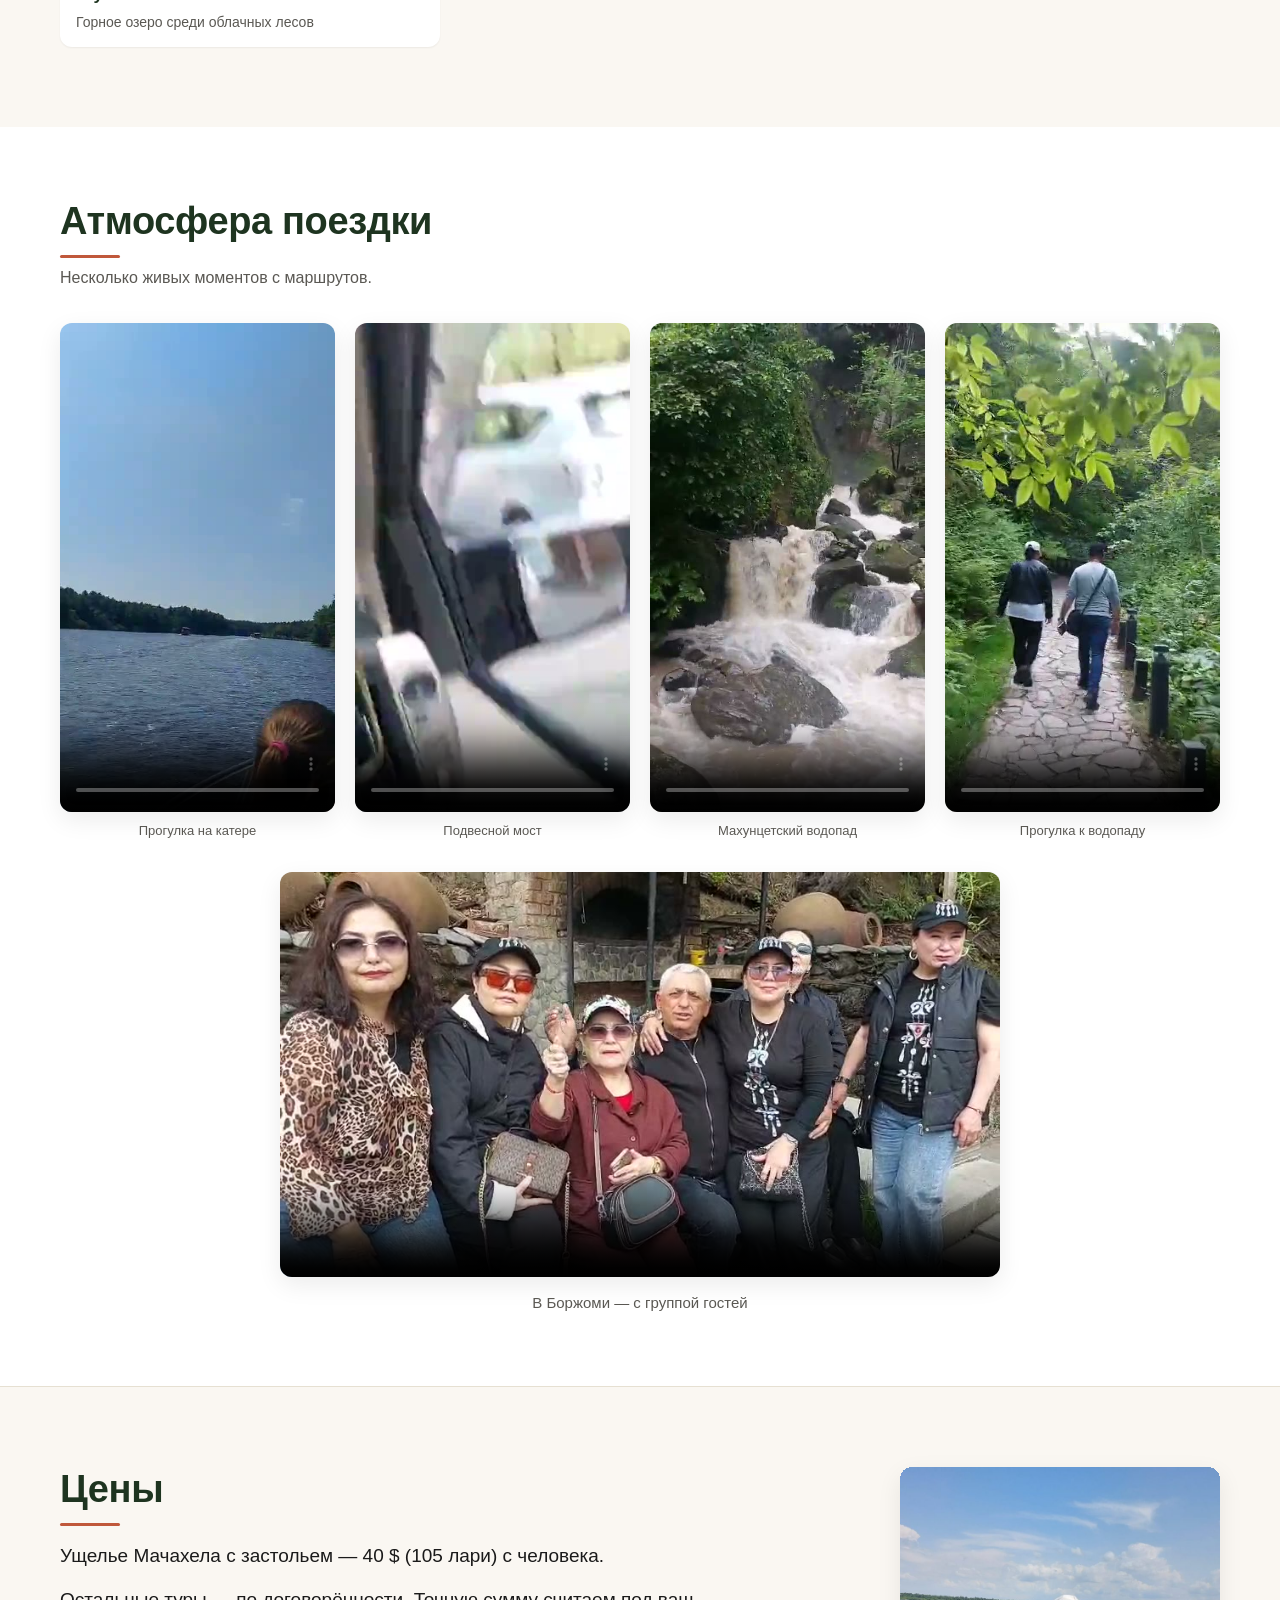
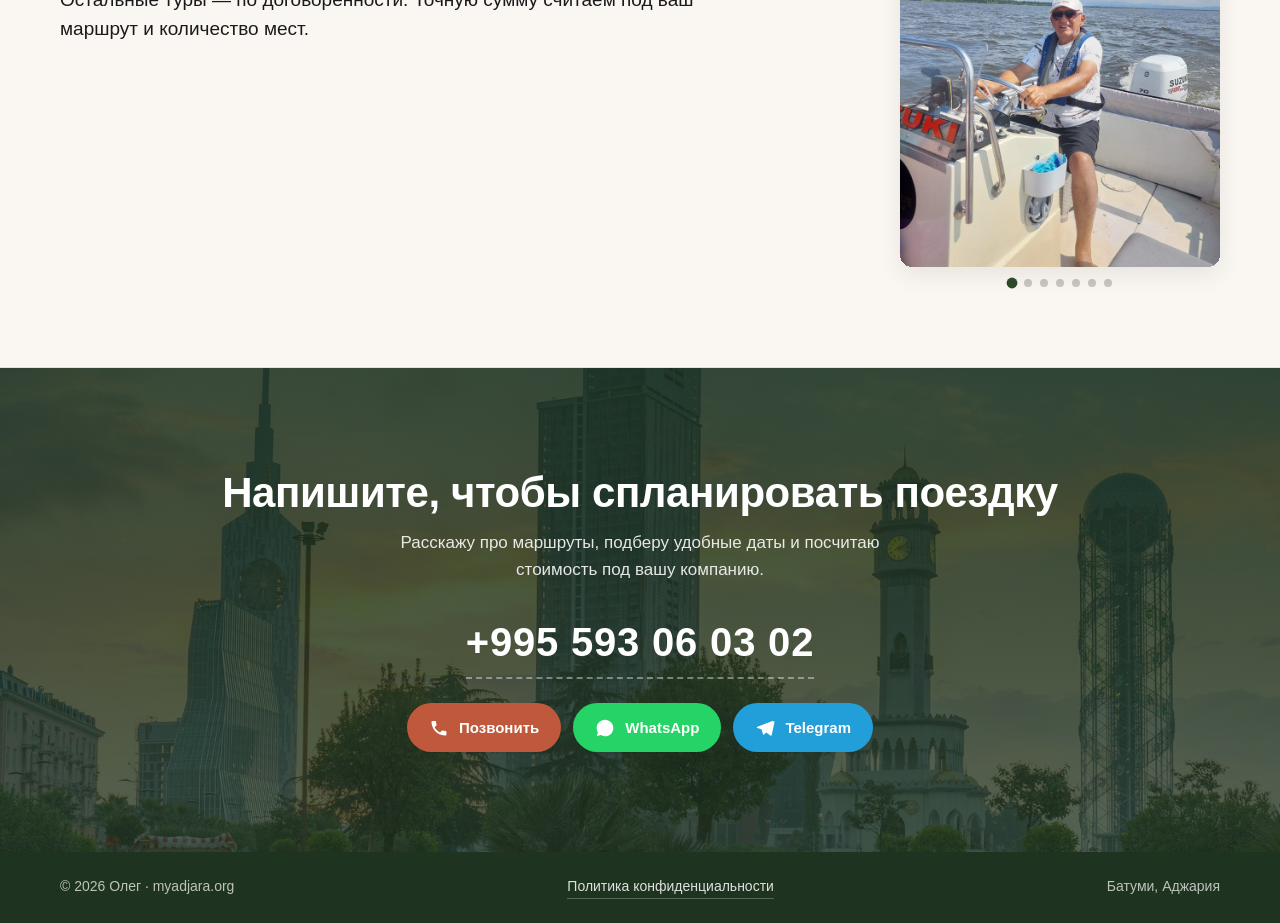
==== commit 774031f5: "Prices slider: reorder — o4 first, o1 last" ====
--- a/index.html
+++ b/index.html
@@ -263,13 +263,13 @@
     </div>
     <div class="prices__photo">
       <div class="slider" id="pricesSlider">
-        <img src="img/o1.jpeg" alt="Фото из поездки" loading="lazy">
+        <img src="img/o4.jpeg" alt="Фото из поездки" loading="lazy">
         <img src="img/o2.jpeg" alt="Фото из поездки" loading="lazy">
         <img src="img/o3.jpeg" alt="Фото из поездки" loading="lazy">
-        <img src="img/o4.jpeg" alt="Фото из поездки" loading="lazy">
         <img src="img/o5.jpeg" alt="Фото из поездки" loading="lazy">
         <img src="img/o6.jpeg" alt="Фото из поездки" loading="lazy">
         <img src="img/o7.jpeg" alt="Фото из поездки" loading="lazy">
+        <img src="img/o1.jpeg" alt="Фото из поездки" loading="lazy">
       </div>
       <div class="slider__dots" id="pricesDots" aria-hidden="true"></div>
     </div>
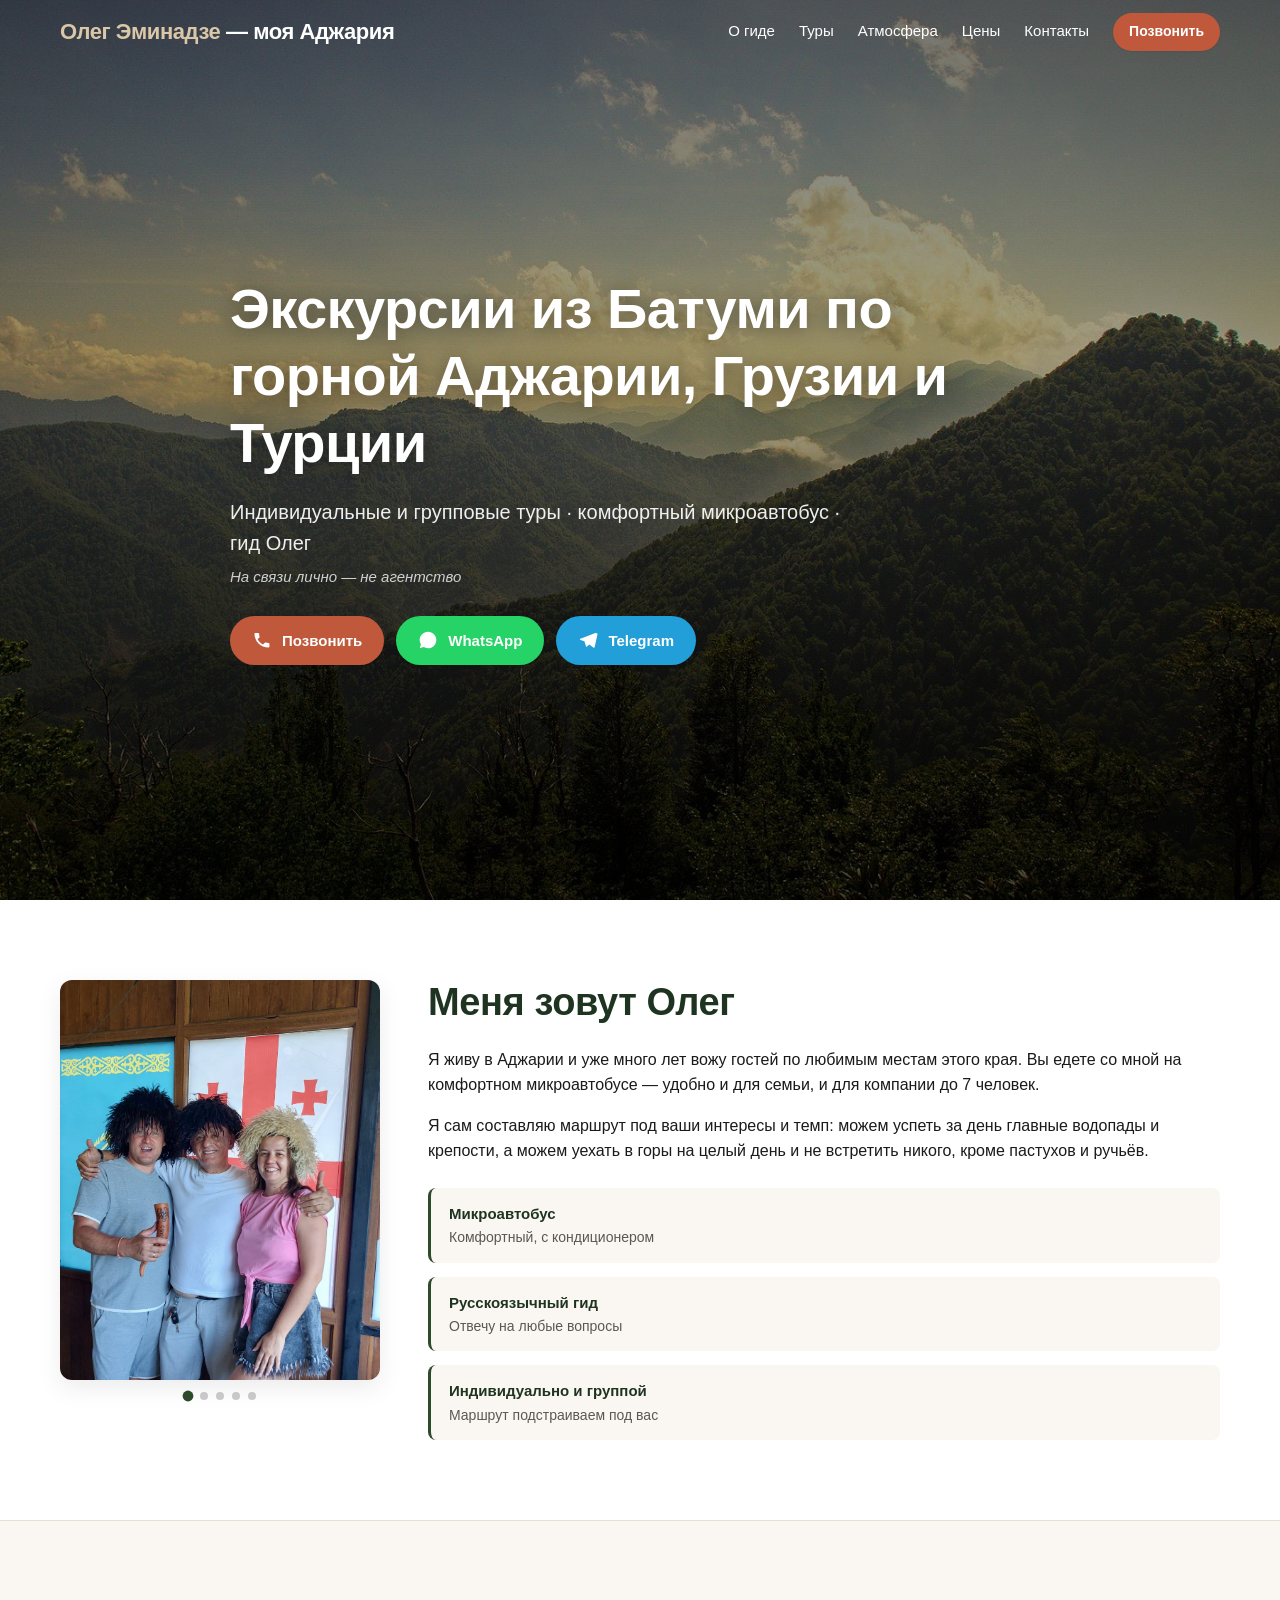
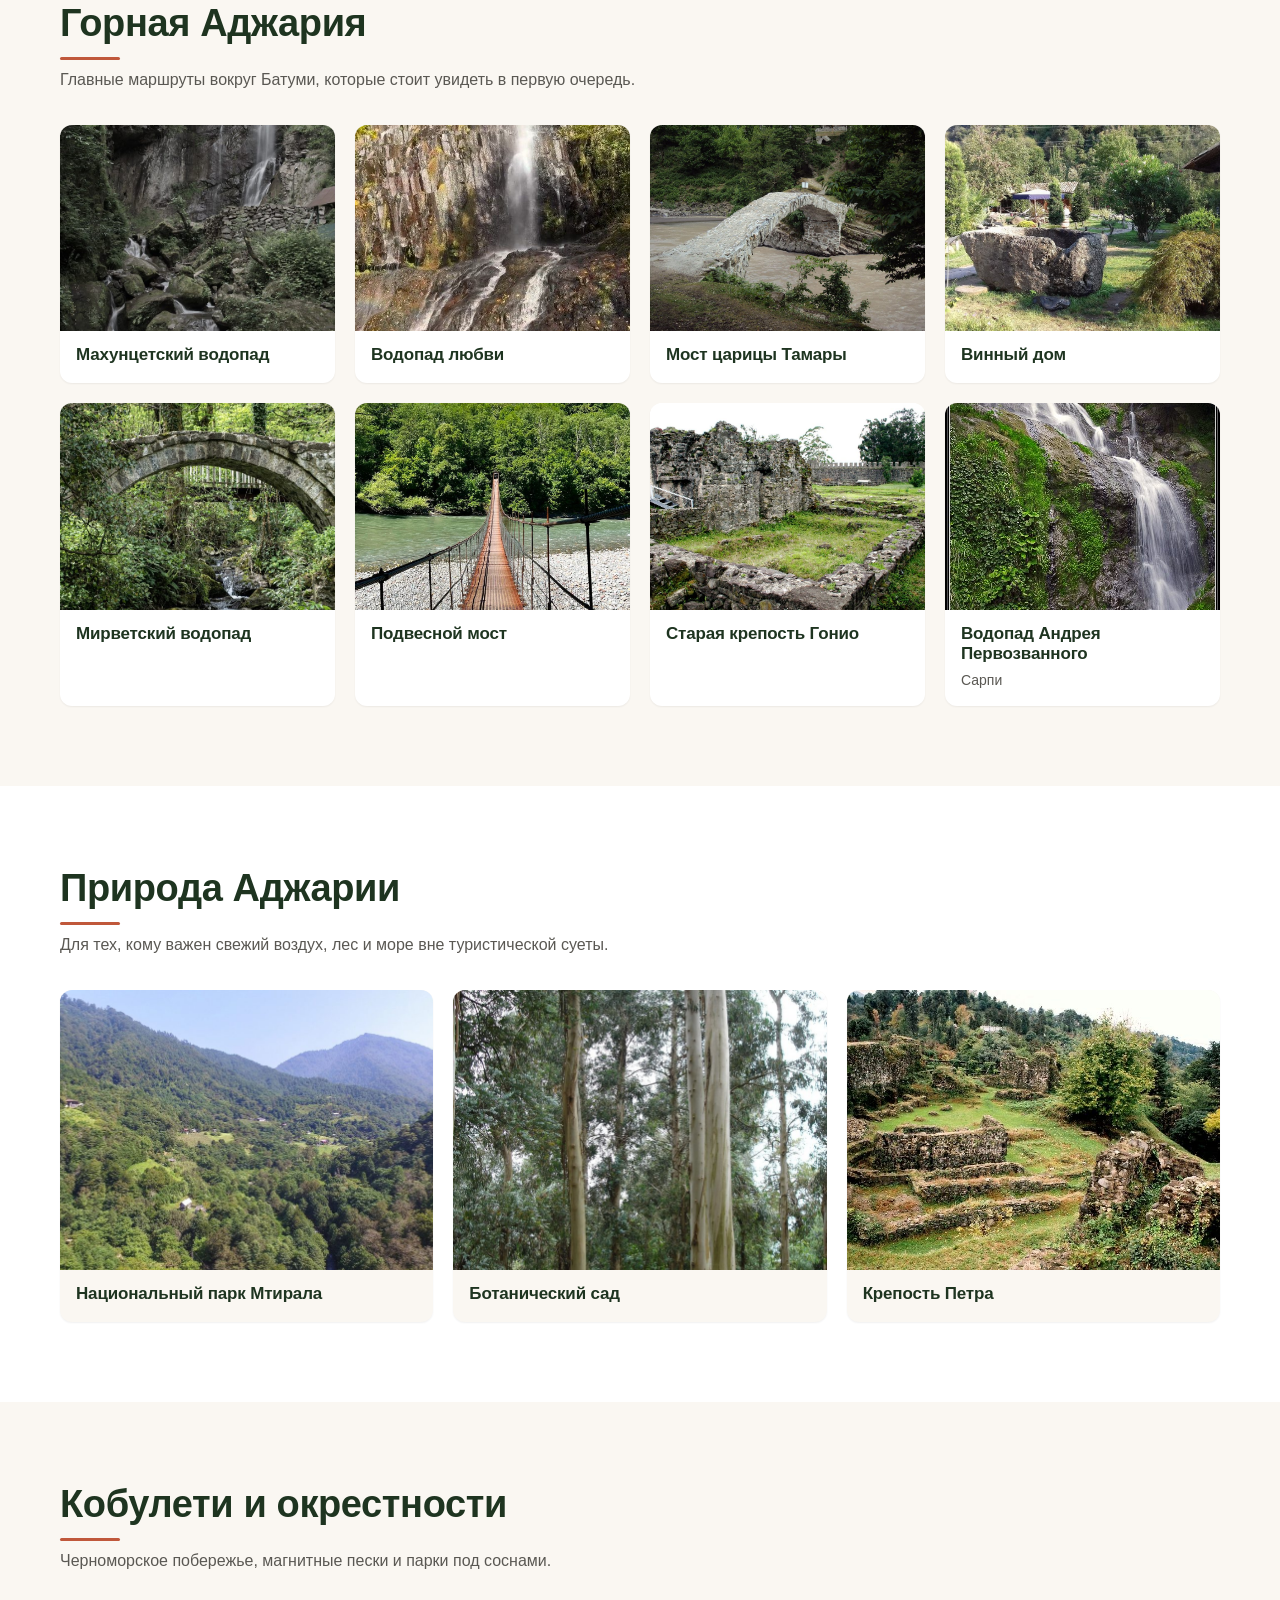
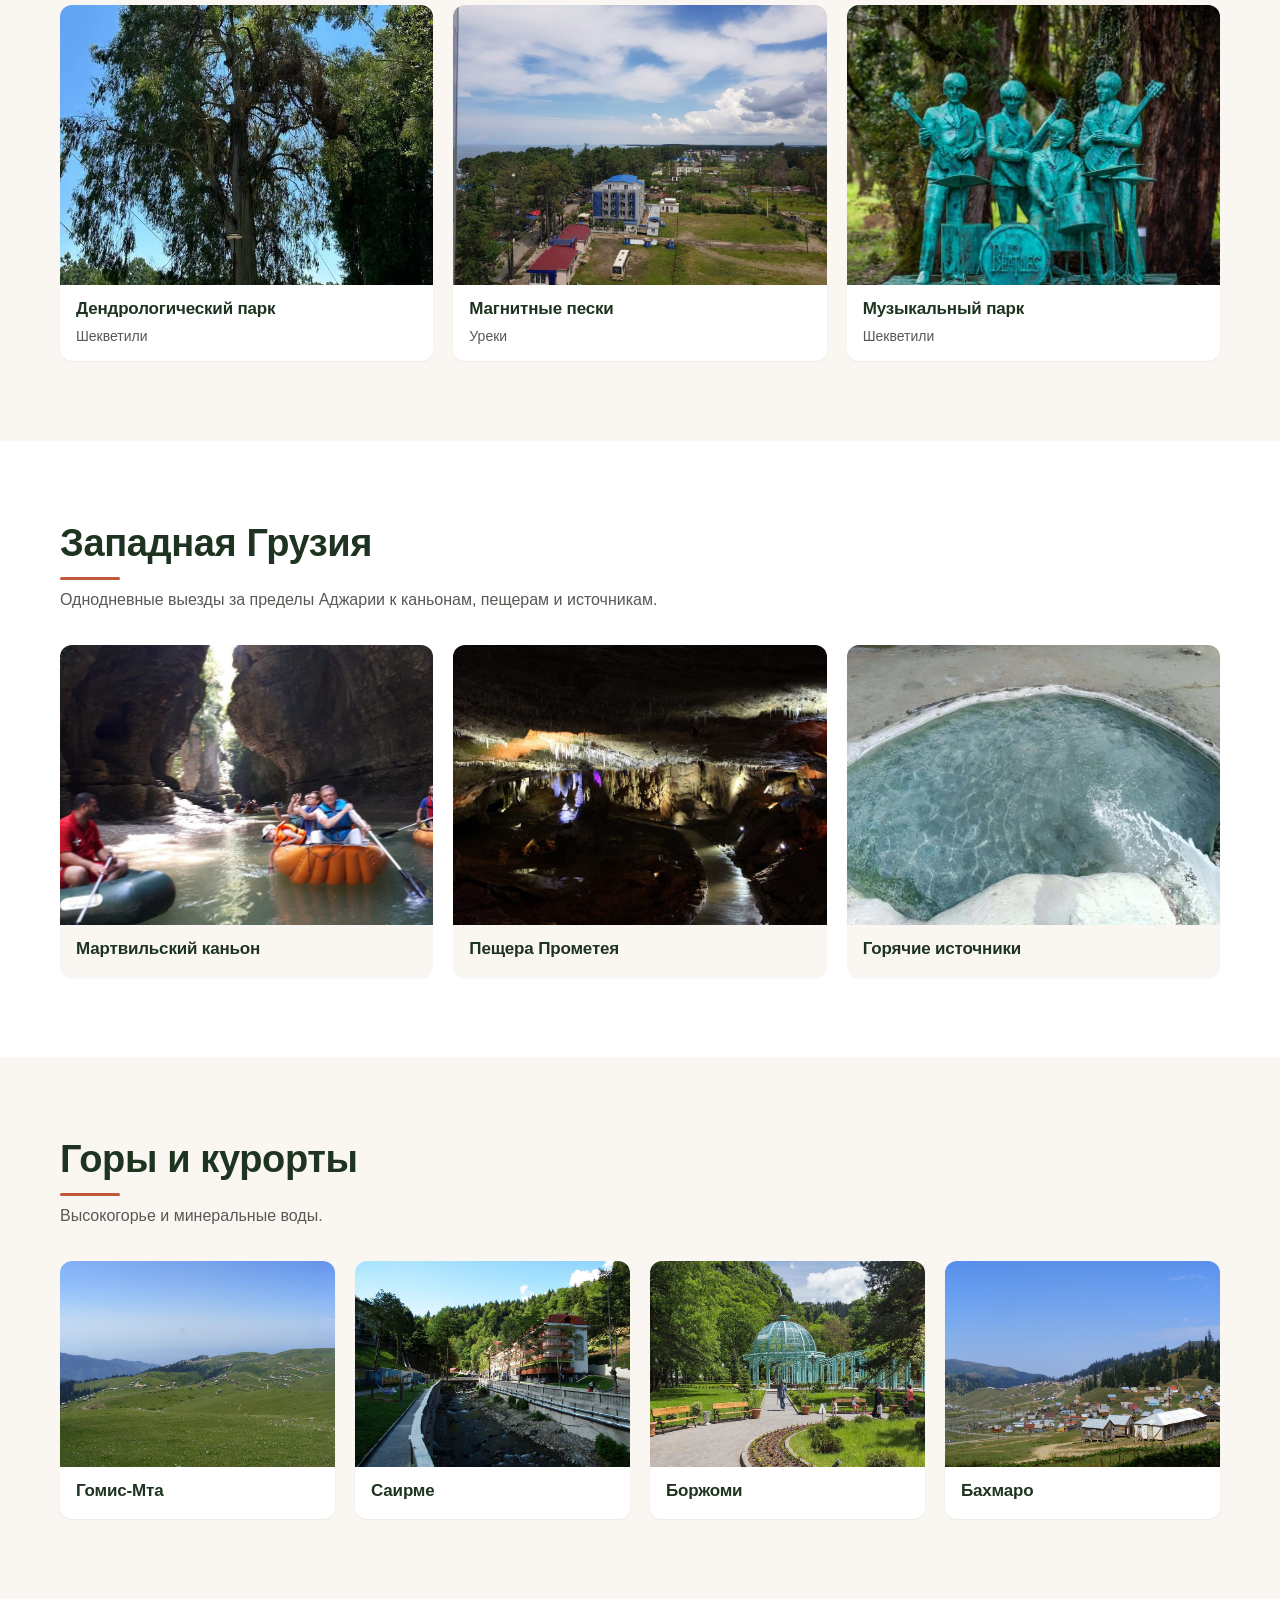
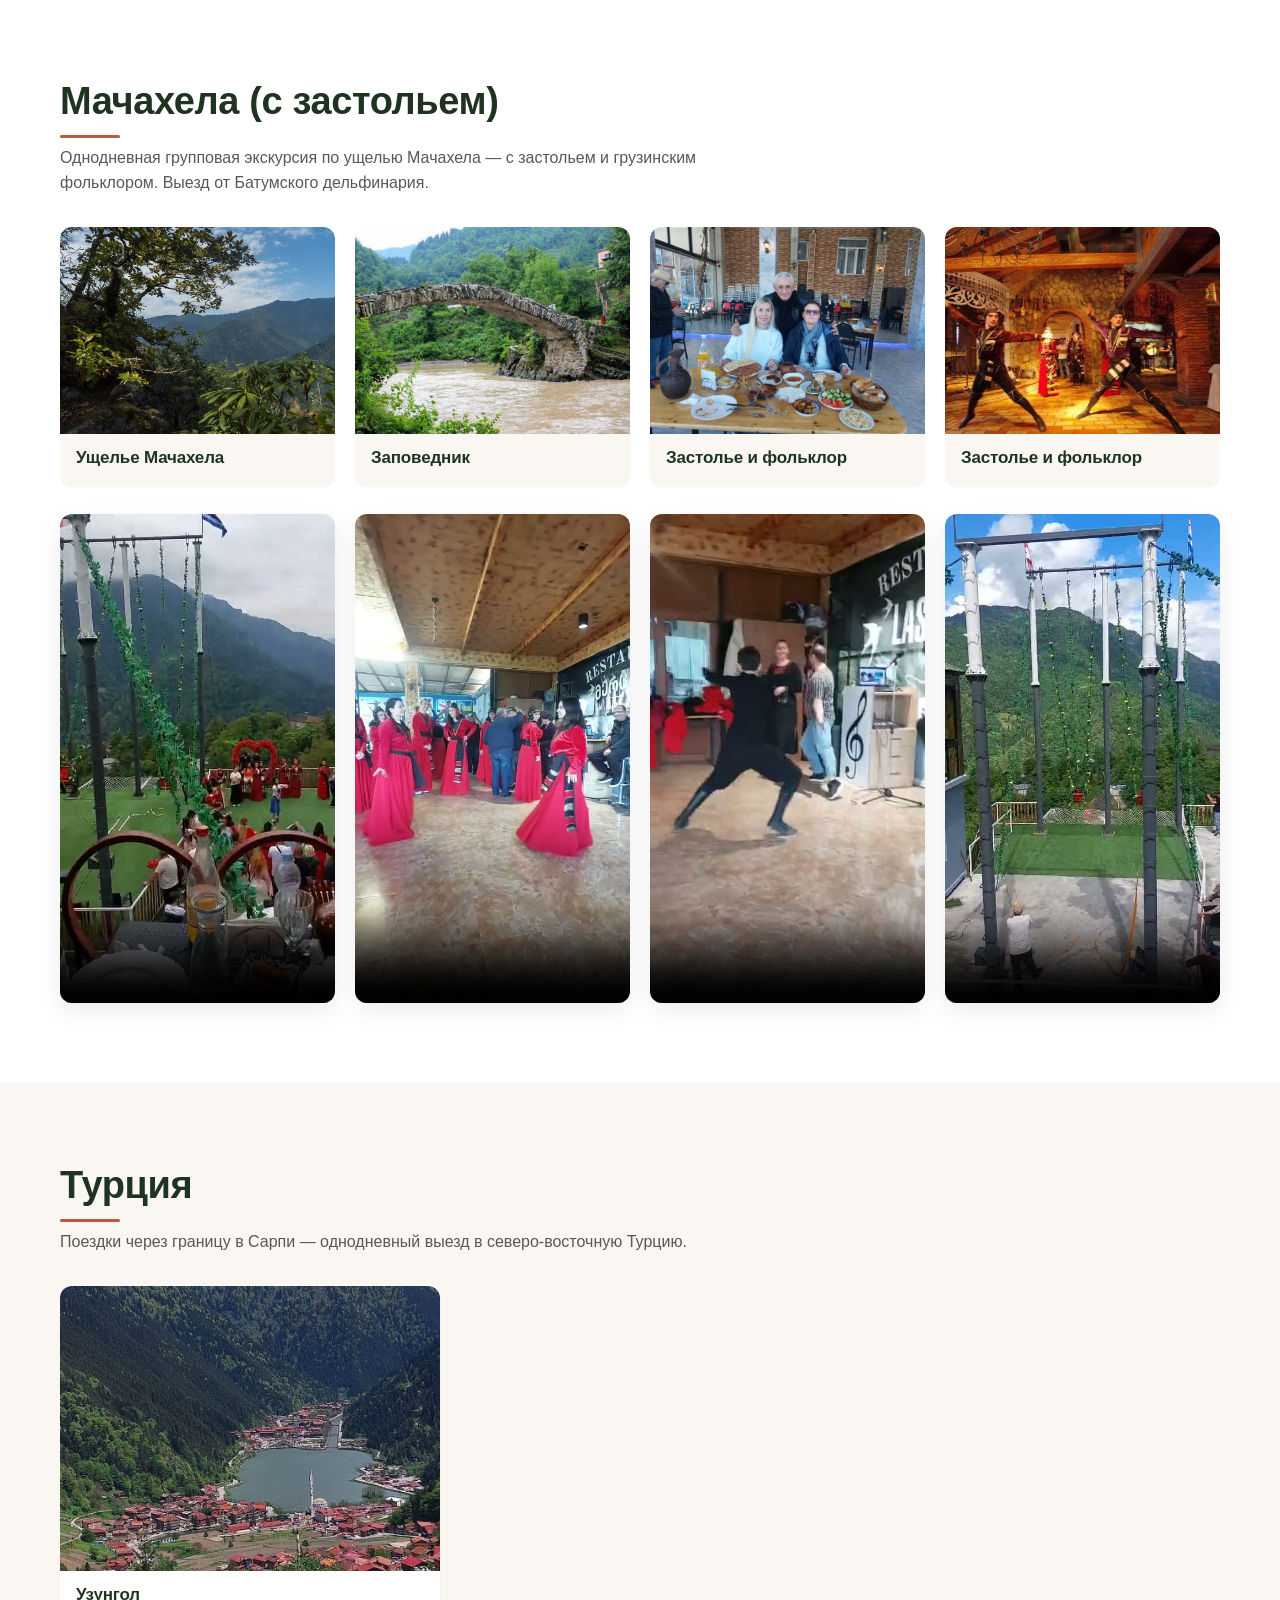
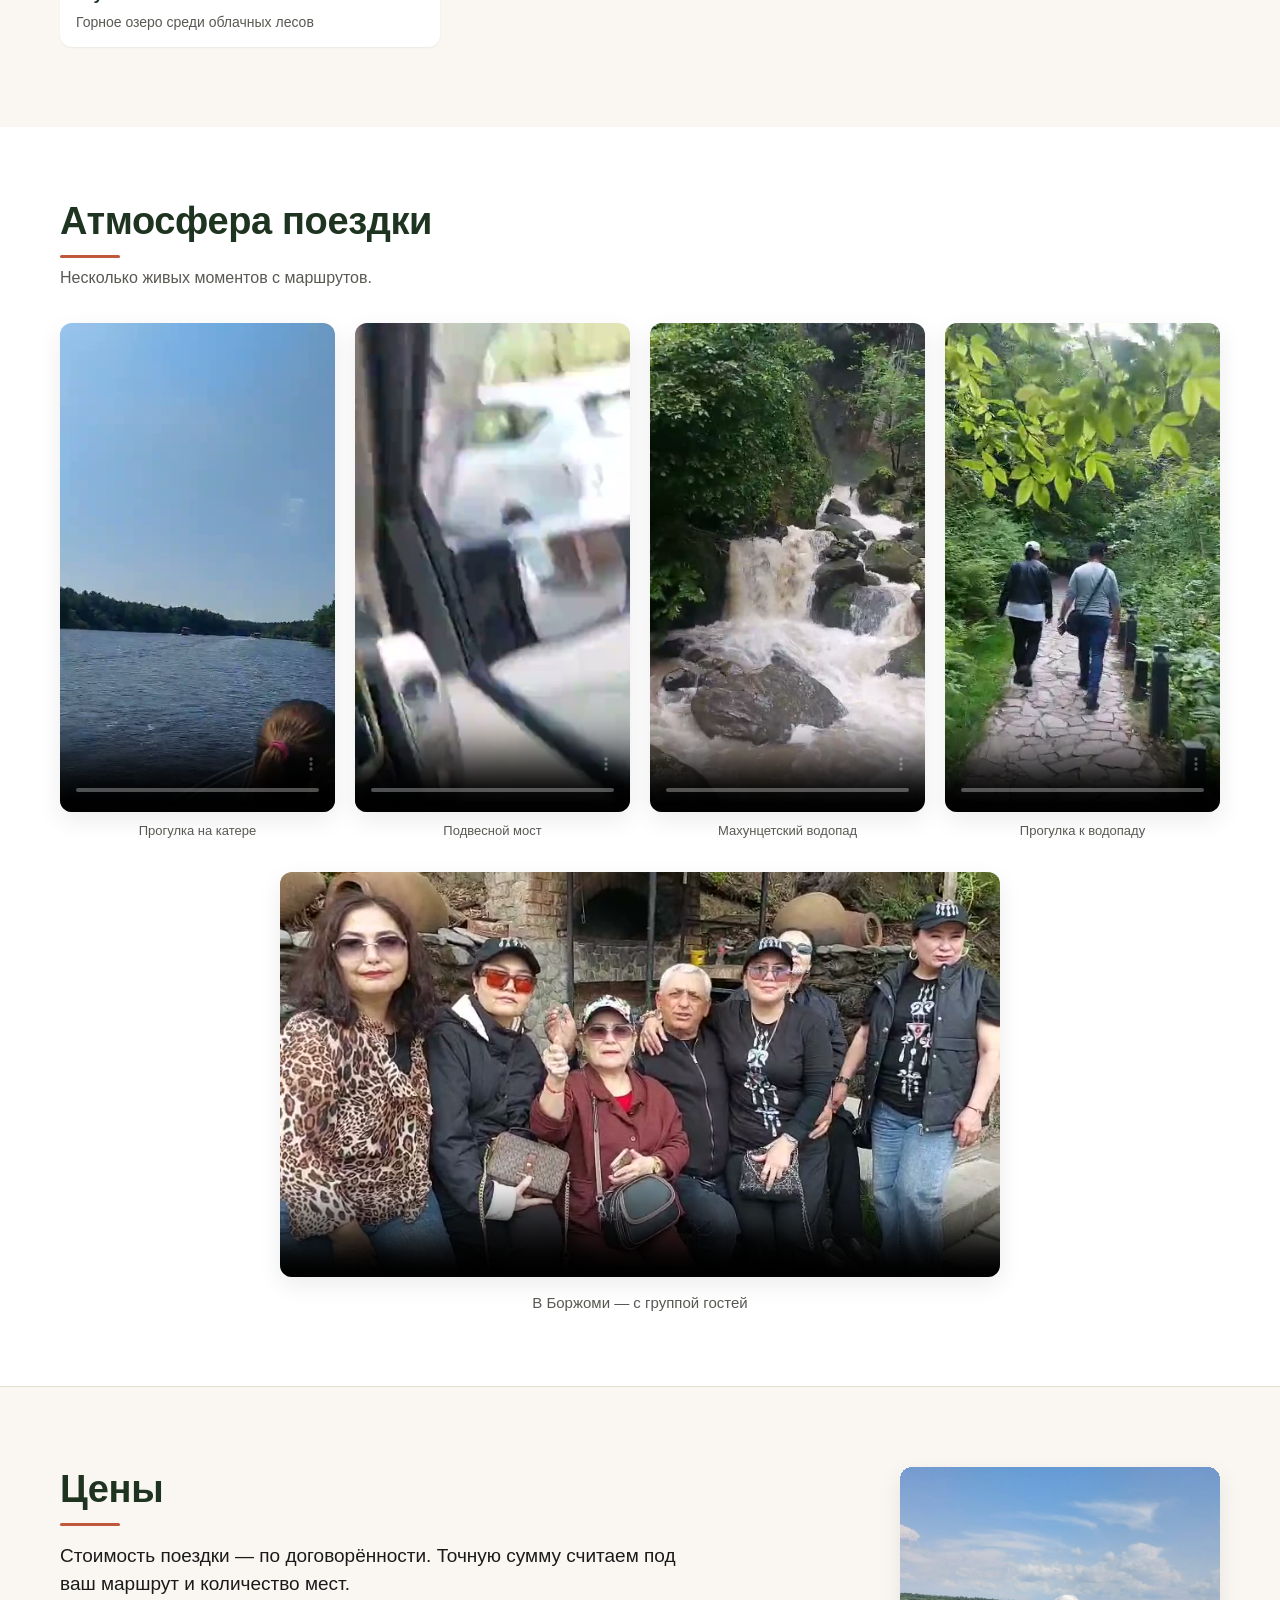
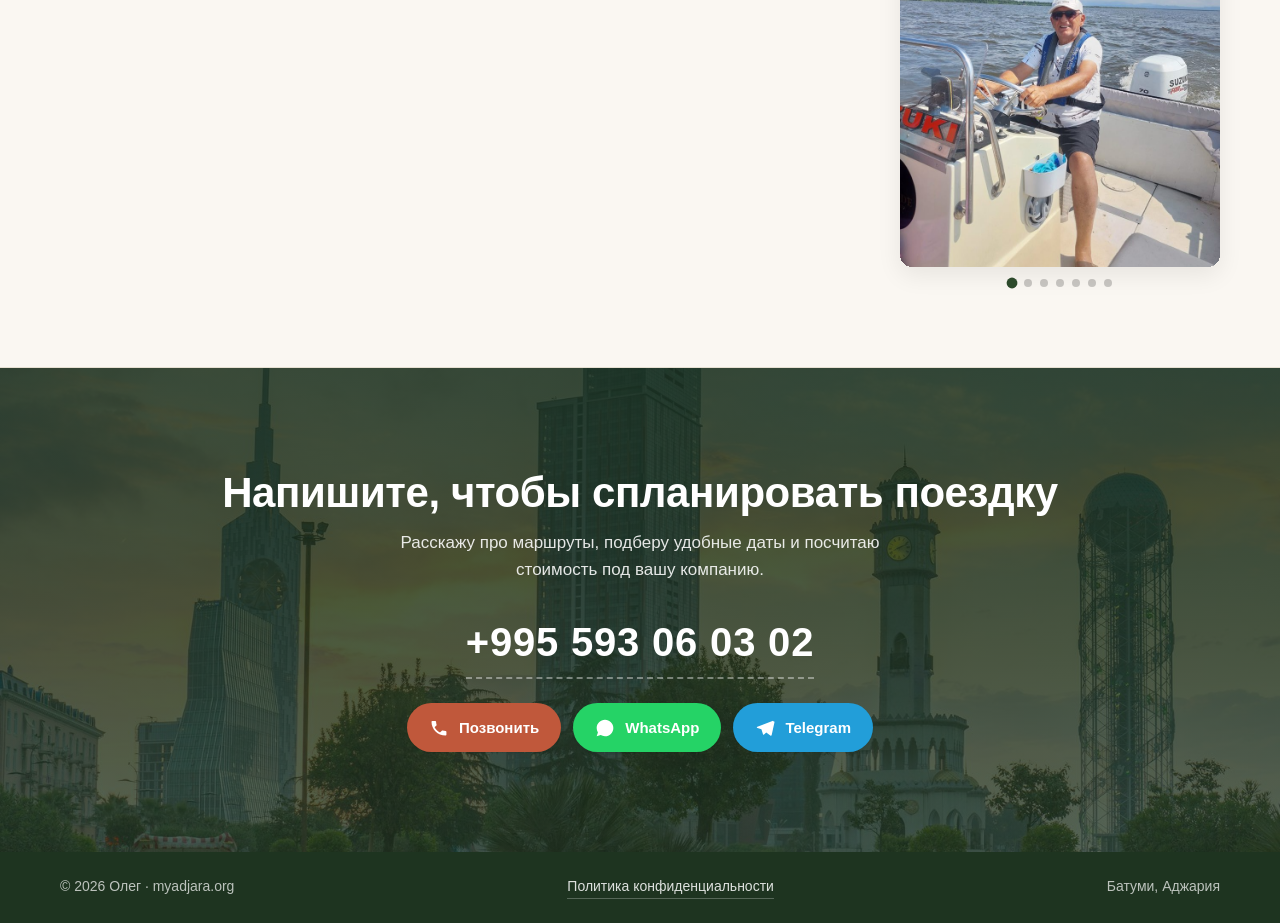
==== commit 36adfd93: "Prices: drop Machakhela line, use single generic price note Co-Authored-By: Claude Opus 4.7 <noreply" ====
--- a/index.html
+++ b/index.html
@@ -258,8 +258,7 @@
   <div class="container prices__grid">
     <div class="prices__text">
       <h2 class="section-title">Цены</h2>
-      <p class="prices__note">Ущелье Мачахела с застольем — 40 $ (105 лари) с человека.</p>
-      <p class="prices__note">Остальные туры — по договорённости. Точную сумму считаем под ваш маршрут и количество мест.</p>
+      <p class="prices__note">Стоимость поездки — по договорённости. Точную сумму считаем под ваш маршрут и количество мест.</p>
     </div>
     <div class="prices__photo">
       <div class="slider" id="pricesSlider">
